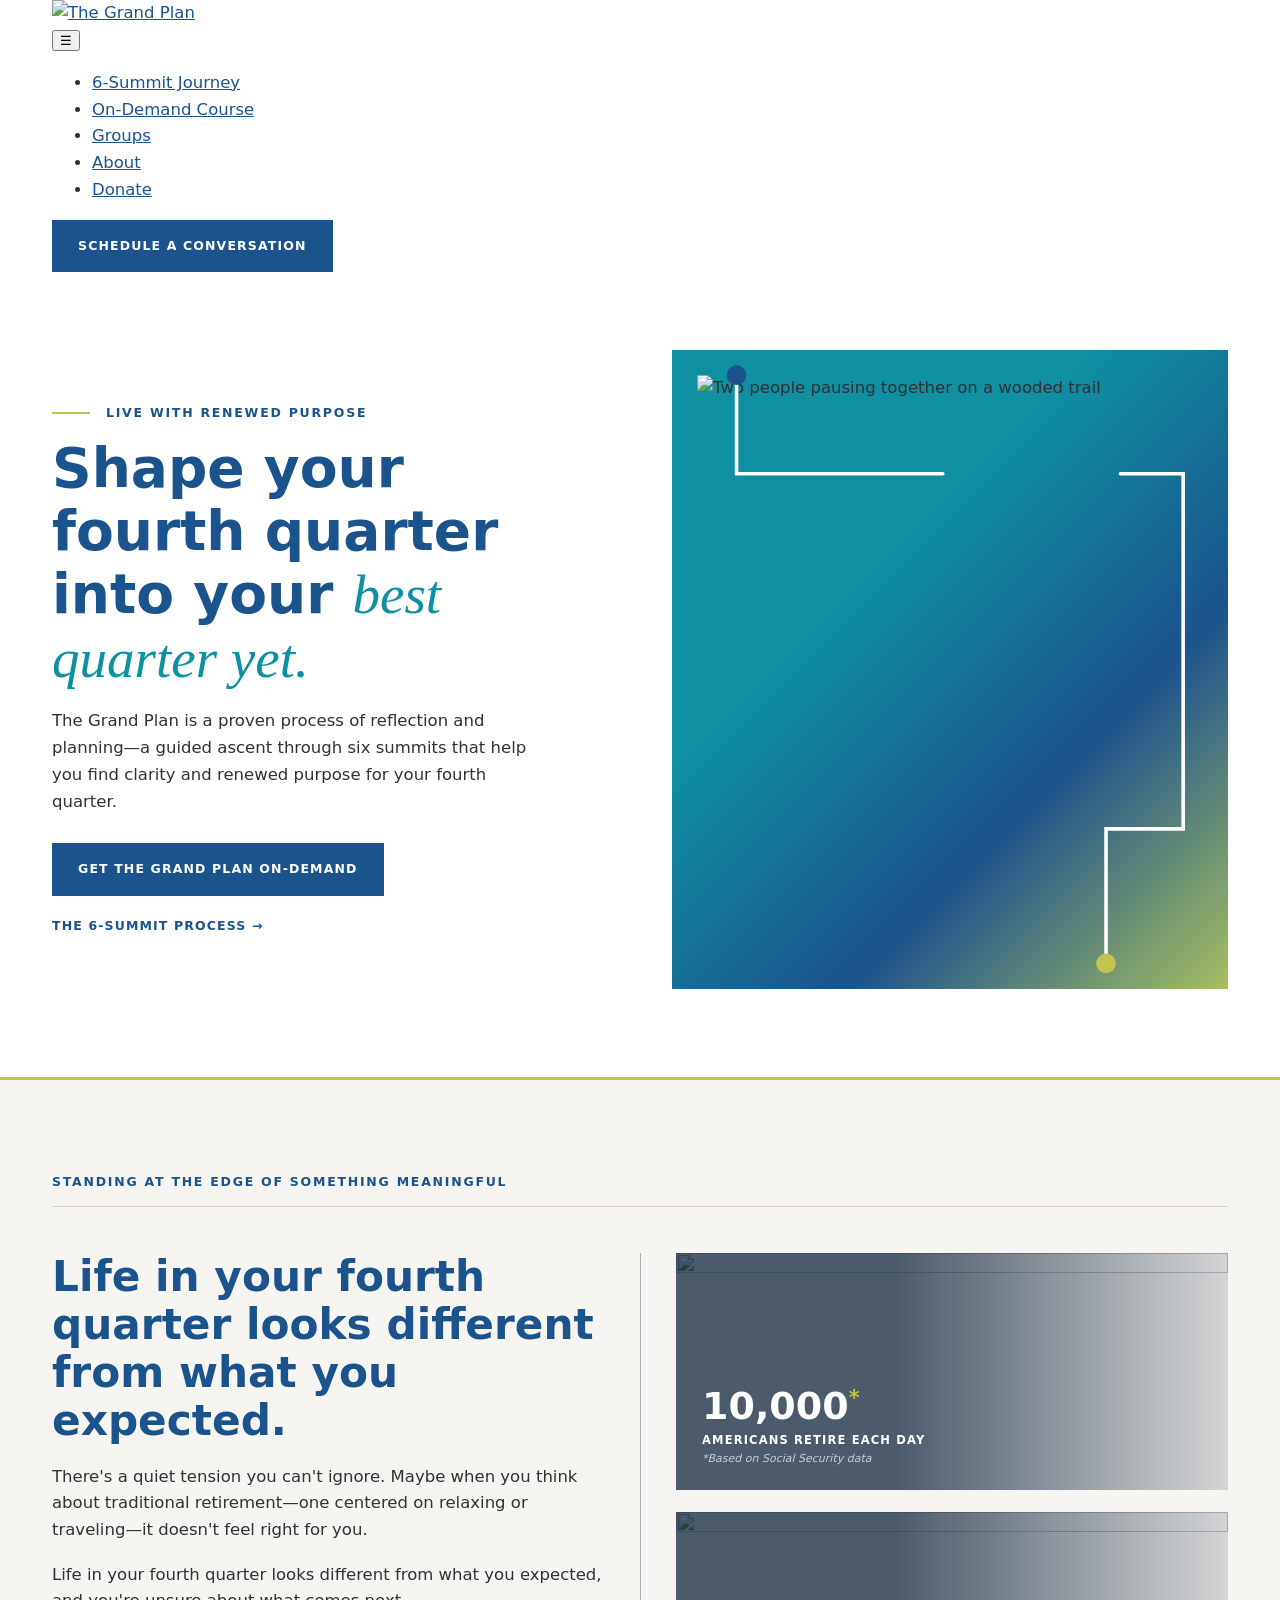
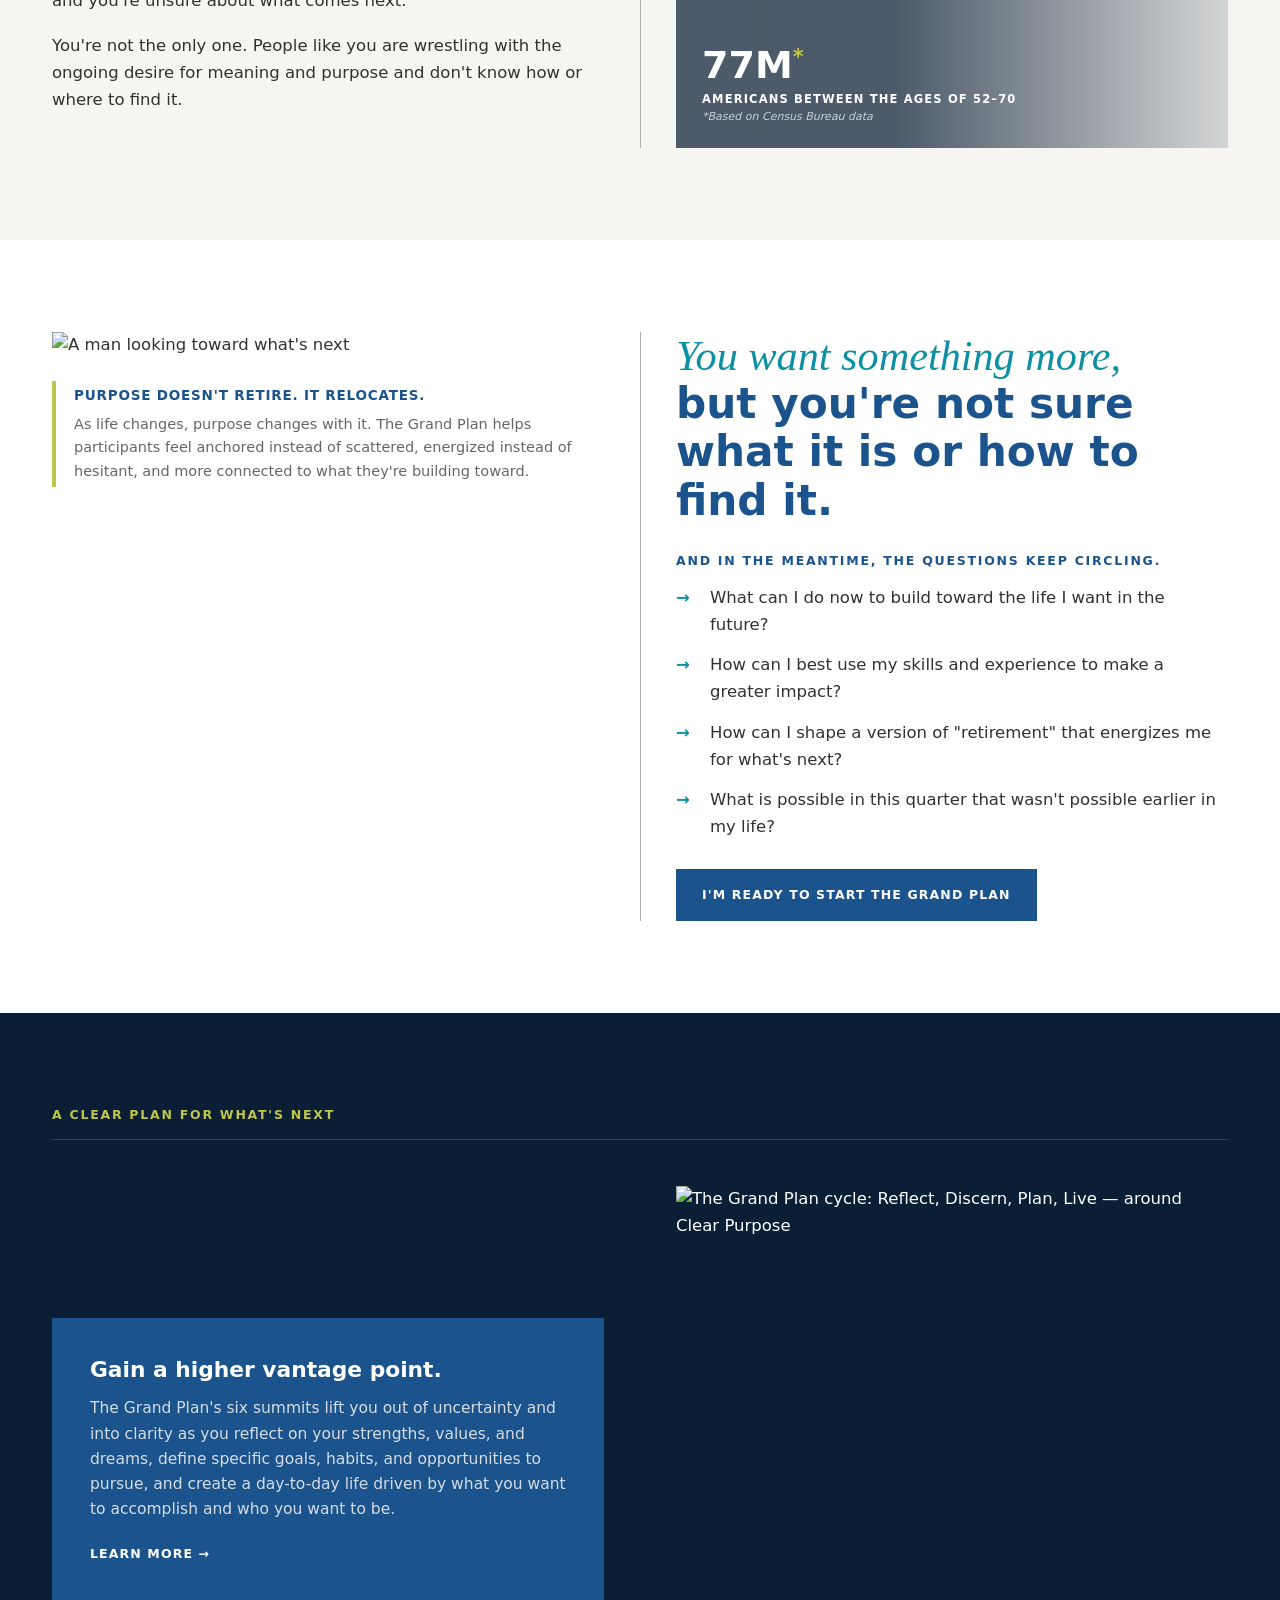
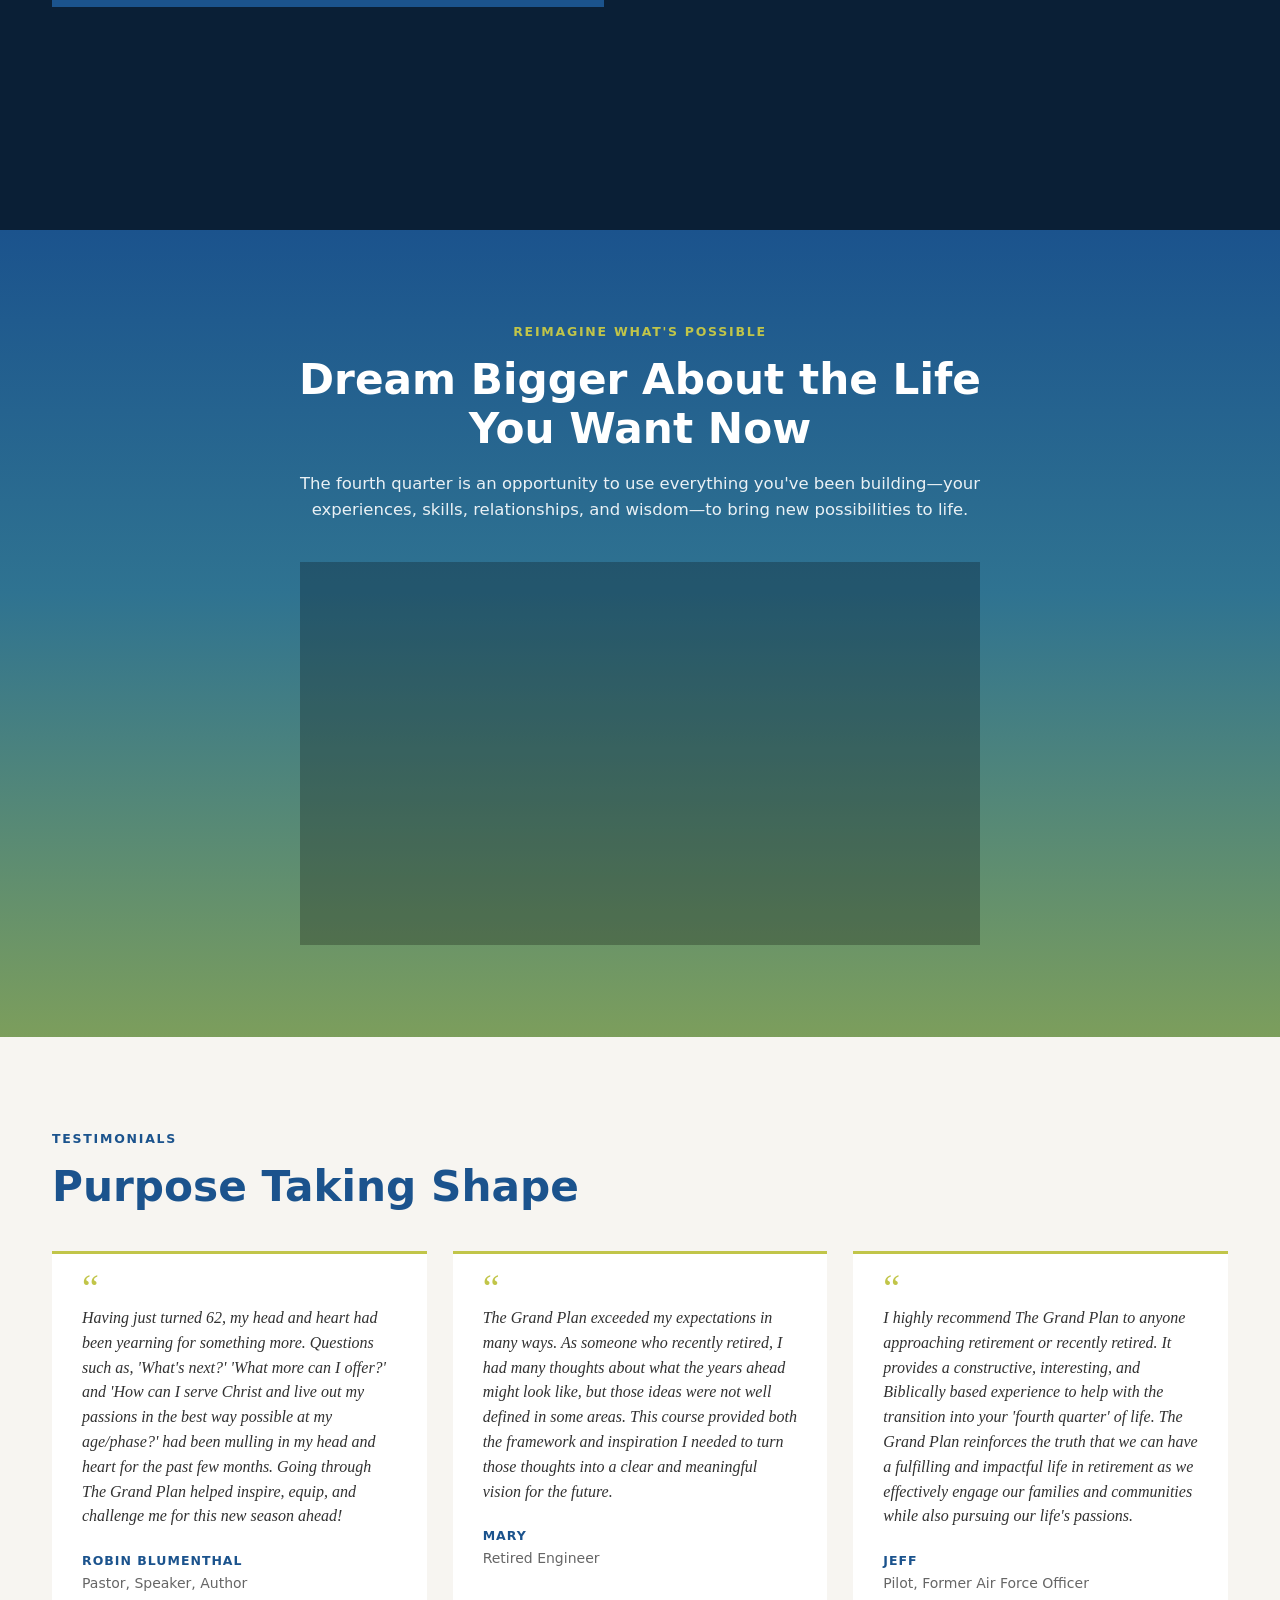
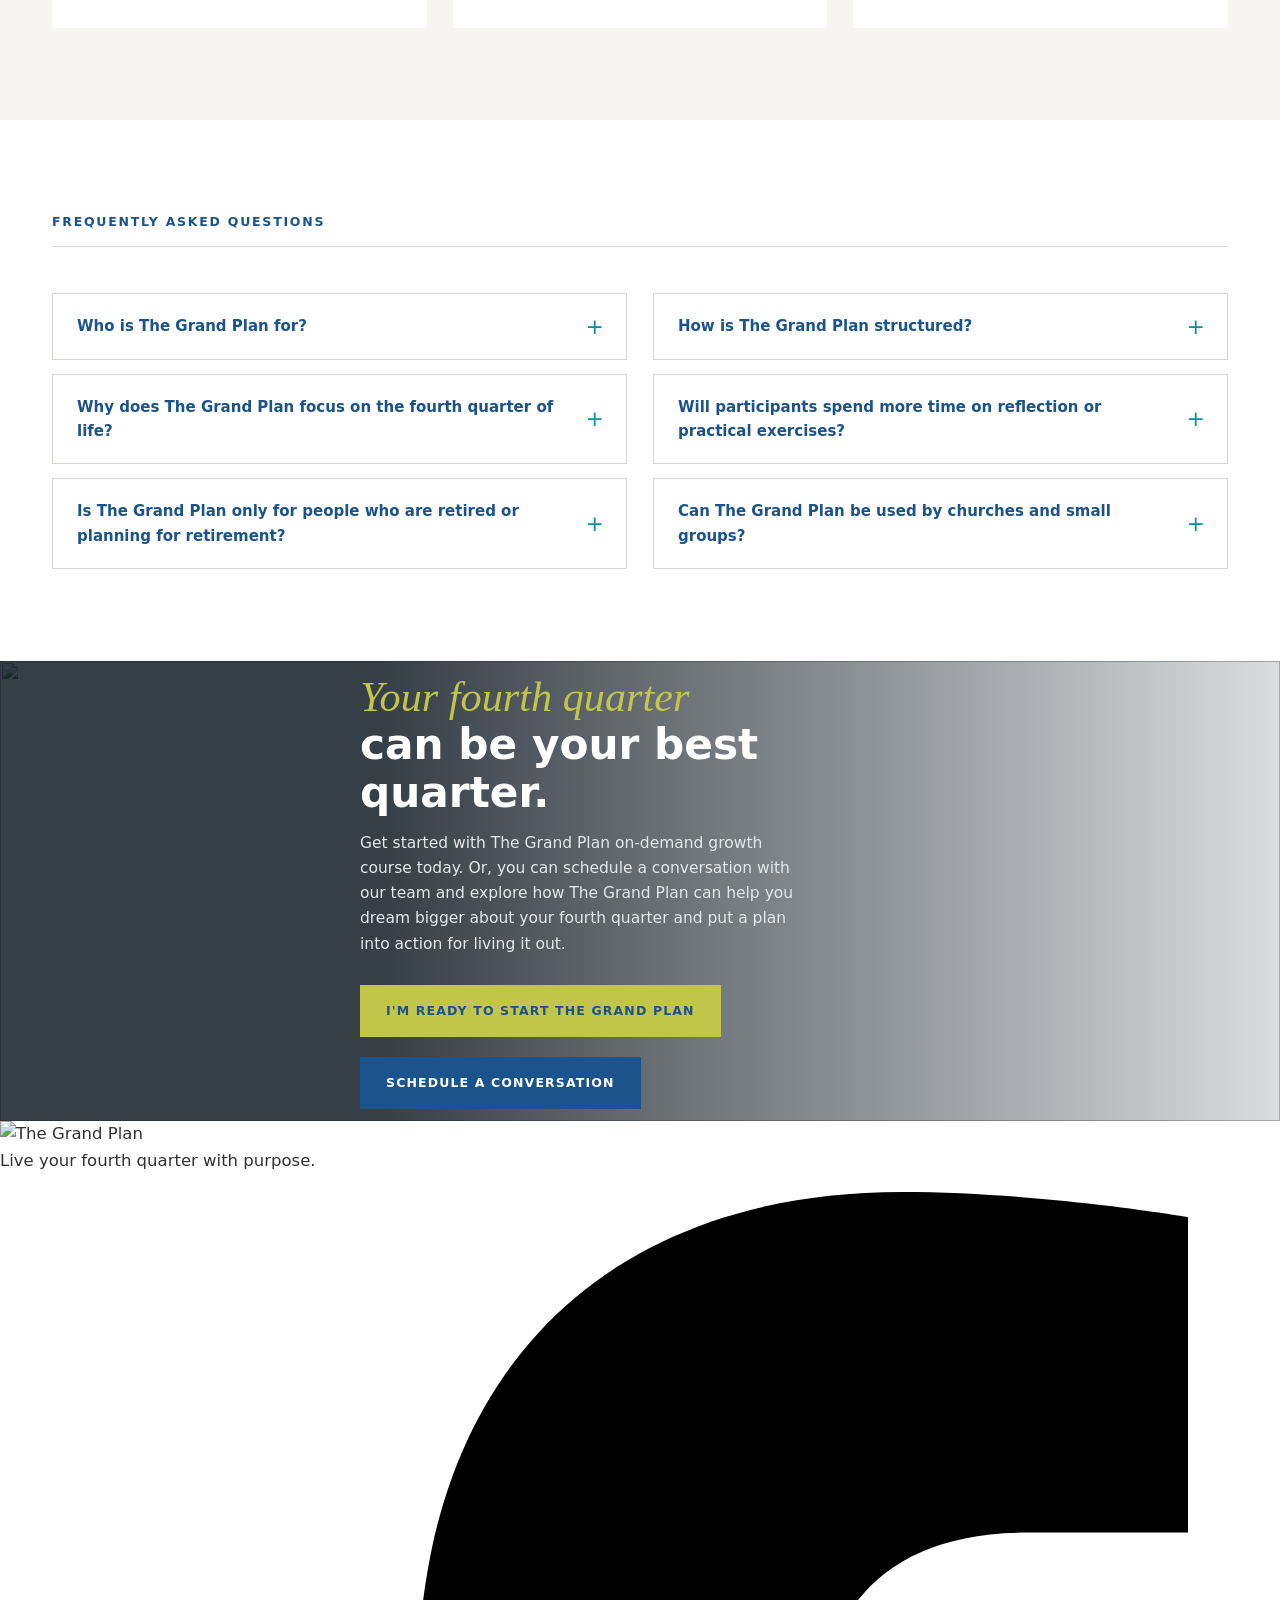
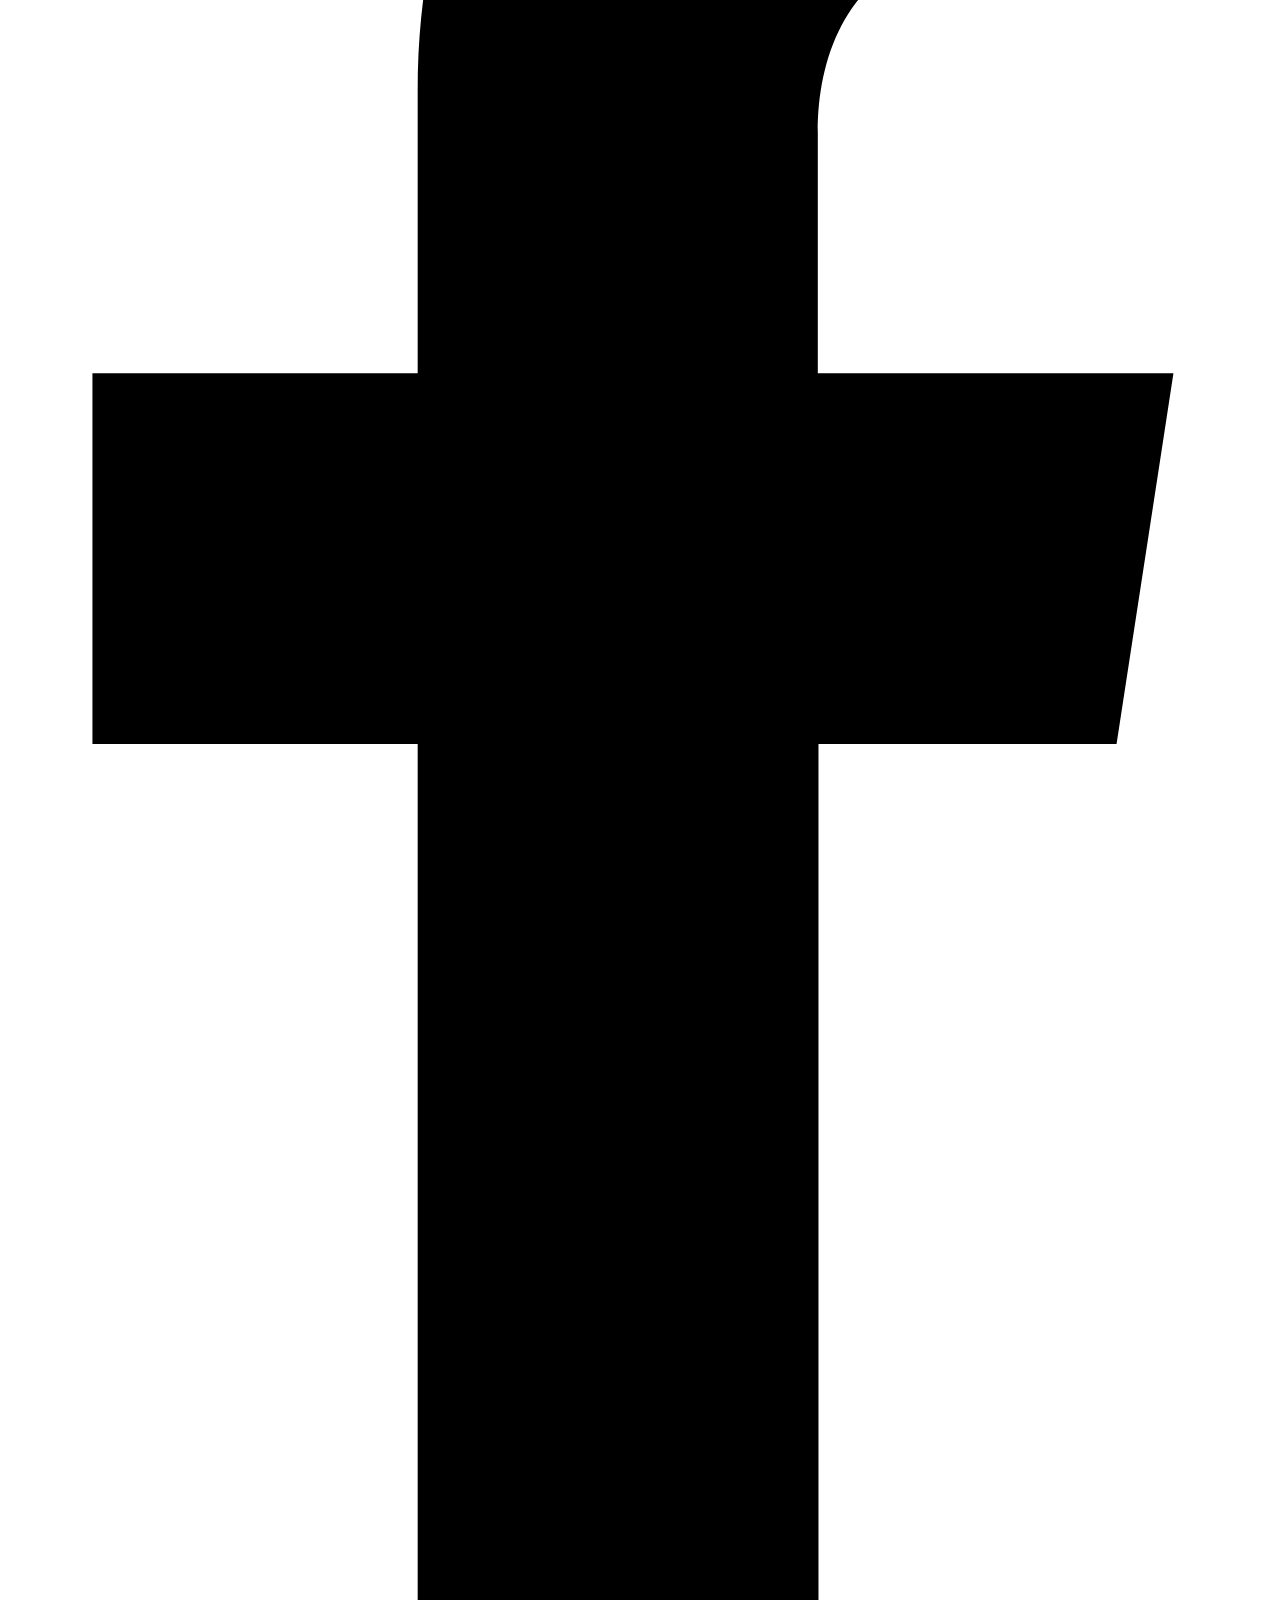
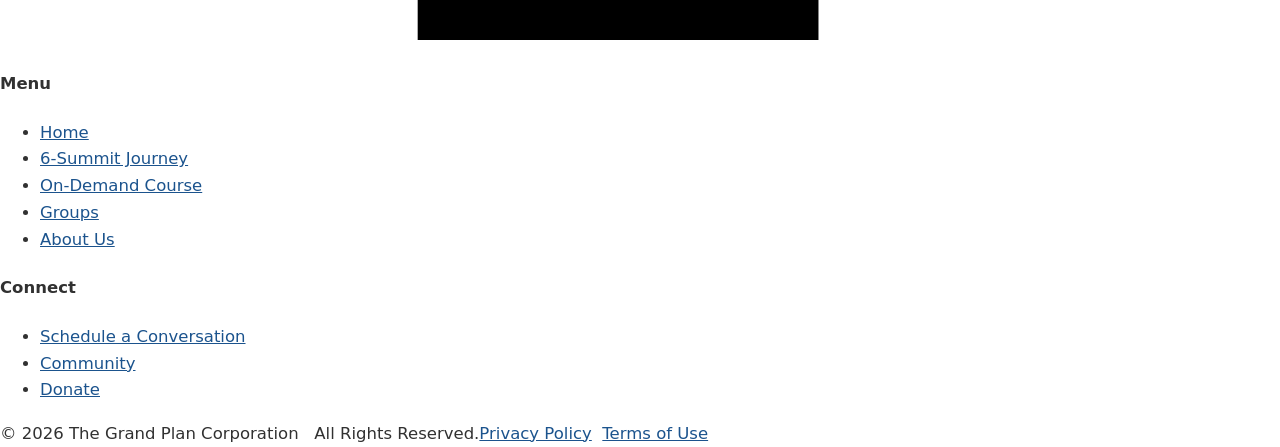
==== public/index.html @ 33bc974a "Install and configure Vercel Web Analytics # Vercel Web Analytics Installation Report  ## Implementa" ====
<!DOCTYPE html>
<html lang="en"><head><meta charset="utf-8"><meta name="viewport" content="width=device-width, initial-scale=1"><meta name="robots" content="noindex,nofollow">
<link rel="preconnect" href="https://fonts.googleapis.com"><link rel="preconnect" href="https://fonts.gstatic.com" crossorigin><link rel="stylesheet" href="/assets/css/fonts.css">
<style>
html{overflow-x:hidden}:root{--blue:#1B538D;--teal:#0D90A2;--citron:#C1C549;--navy:#0A1F36;--cream:#F7F5F1;--ink:#313131;--ink-soft:#666;--rule:#D8D5D0;--sans:'Montserrat',system-ui,sans-serif;--body:'Montserrat',system-ui,sans-serif;--serif:'Lora',Georgia,serif;--wrap:1240px;--pad:32px}*{box-sizing:border-box}html,body{margin:0;padding:0}body{font-family:var(--body);color:var(--ink);font-size:16.5px;line-height:1.62;-webkit-font-smoothing:antialiased}img{max-width:100%;display:block}a{color:var(--blue)}.wrap{max-width:var(--wrap);margin:0 auto;padding:0 var(--pad)}
.eyebrow{font-family:var(--sans);font-size:12.5px;font-weight:700;letter-spacing:.14em;text-transform:uppercase;color:var(--blue);margin:0 0 14px;display:flex;align-items:center;gap:16px}.eyebrow.dash::before{content:"";width:38px;height:2px;background:var(--citron);flex:none}.eyebrow.on-dark{color:var(--citron)}.eyebrow.center{justify-content:center}h1,h2,h3{font-family:var(--sans);font-weight:700;color:var(--blue);line-height:1.14;margin:0 0 18px}h1{font-size:clamp(36px,4.3vw,58px)}h2{font-size:clamp(28px,3.3vw,43px)}h3{font-size:clamp(20px,1.7vw,24px)}em.accent{font-family:var(--serif);font-style:italic;font-weight:400;color:var(--teal)}.on-dark h2,.on-dark h1,.on-dark h3{color:#fff}.on-dark em.accent{color:var(--citron)}p{margin:0 0 18px}hr.rule{border:0;border-top:1px solid var(--rule);margin:0 0 46px}.lede{max-width:46ch}
.btn{display:inline-block;font-family:var(--sans);font-size:12.5px;font-weight:700;letter-spacing:.09em;text-transform:uppercase;padding:16px 26px;text-decoration:none;border:0;transition:filter .15s ease}.btn:hover{filter:brightness(1.08)}.btn:focus-visible,a:focus-visible,summary:focus-visible{outline:3px solid var(--teal);outline-offset:3px}.btn.blue{background:var(--blue);color:#fff}.btn.citron{background:var(--citron);color:var(--blue)}.tlink{font-family:var(--sans);font-size:12.5px;font-weight:700;letter-spacing:.09em;text-transform:uppercase;color:var(--blue);text-decoration:none;white-space:nowrap}.tlink::after{content:" \2192"}.tlink.on-dark{color:#fff}.btnrow{display:flex;flex-wrap:wrap;gap:20px;align-items:center;margin-top:28px}
</style>
<link rel="stylesheet" href="/assets/css/navigation.css">
<style>
section{padding:92px 0}.cream{background:var(--cream)}.navy{background:var(--navy);color:#fff}.navy p{color:#D6DCE4}.two{display:grid;grid-template-columns:1fr 1fr;gap:72px;align-items:center}.two.top{align-items:start}.hero{padding:78px 0 88px}.hero .two{gap:64px}.hero .framed{position:relative;background:linear-gradient(135deg,#0E8FA2 0%,#0E8FA2 35%,#1B538D 68%,#A7BE61 100%);padding:4.516129%}.hero .framed img{aspect-ratio:282/328;object-fit:cover;object-position:78% 50%;width:100%}.hero .hero-artwork{position:absolute;inset:0;width:100%;height:100%;pointer-events:none}.golddiv{height:3px;background:var(--citron)}
.meaningful-grid,.questions-grid{position:relative}.meaningful .stat{width:100%;margin:0 0 22px}.meaningful .stat:last-child{margin-bottom:0}@media(min-width:941px){.meaningful-grid::before,.questions-grid::before{content:"";position:absolute;top:0;bottom:0;left:50%;border-left:1px solid #B0B0B0;pointer-events:none}}
.stat{position:relative;margin-bottom:22px}.stat img{aspect-ratio:21/9;object-fit:cover;width:100%}.stat .overlay{position:absolute;inset:0;background:linear-gradient(90deg,rgba(10,31,54,.72) 40%,rgba(10,31,54,.15));display:flex;flex-direction:column;justify-content:flex-end;padding:22px 26px;color:#fff}.stat .num{font-family:var(--sans);font-weight:700;font-size:clamp(28px,3vw,38px);line-height:1}.stat .num sup{color:var(--citron);font-size:.55em;top:-.5em}.stat .lbl{font-family:var(--sans);font-size:11.5px;font-weight:700;letter-spacing:.1em;text-transform:uppercase;margin-top:6px}.stat .src{font-size:11px;color:#C7CFD9;font-style:italic}.callout{border-left:4px solid var(--citron);padding:4px 0 4px 18px;margin-top:22px}.callout .t{font-family:var(--sans);font-size:13.5px;font-weight:700;letter-spacing:.06em;text-transform:uppercase;color:var(--blue);margin-bottom:6px}.callout p{font-size:14.5px;margin:0;color:var(--ink-soft)}.arrows{list-style:none;margin:0;padding:0}.arrows li{position:relative;padding-left:34px;margin-bottom:14px}.arrows li::before{content:"\2192";position:absolute;left:0;top:0;color:var(--teal);font-weight:700}
.vcard{background:var(--blue);padding:40px 38px}.vcard h3{color:#fff;margin-bottom:14px}.vcard p{color:#D6DCE4;font-size:15.5px}.navy .two > div > img{aspect-ratio:1/1;object-fit:contain}.videoband{background:linear-gradient(180deg,var(--blue) 0%,#2F7391 45%,#7C9E5C 100%);text-align:center;color:#fff;position:relative;overflow:hidden}.videoband .inner{position:relative;z-index:2;max-width:760px;margin:0 auto}.videoband p{color:#EAF1F5}.vwrap{position:relative;margin:38px auto 0;max-width:680px;width:100%;aspect-ratio:16/9;background:rgba(0,0,0,.25)}.vwrap iframe{position:absolute;inset:0;width:100%;height:100%;border:0}
.grid3{display:grid;grid-template-columns:repeat(3,1fr);gap:26px}.tcard{background:#fff;border-top:3px solid var(--citron);padding:34px 30px}.tcard .q{font-family:var(--serif);font-style:italic;font-size:16px;line-height:1.55;color:var(--ink);margin-bottom:22px}.tcard .mark{color:var(--citron);font-family:var(--serif);font-size:38px;line-height:0;display:block;margin-bottom:18px}.tcard .who{font-family:var(--sans);font-size:12.5px;font-weight:700;letter-spacing:.08em;text-transform:uppercase;color:var(--blue)}.tcard .role{font-size:14px;color:var(--ink-soft)}.faqgrid{display:grid;grid-template-columns:1fr 1fr;gap:14px 26px}details.faq{border:1px solid var(--rule);background:#fff}details.faq summary{list-style:none;cursor:pointer;padding:20px 54px 20px 24px;position:relative;font-family:var(--sans);font-weight:600;font-size:15px;color:var(--blue)}details.faq summary::-webkit-details-marker{display:none}details.faq summary::after{content:"+";position:absolute;right:22px;top:50%;transform:translateY(-50%);color:var(--teal);font-size:22px;font-weight:400;line-height:1}details.faq[open] summary::after{content:"\2013"}details.faq .a{padding:0 24px 22px;font-size:15px;color:var(--ink-soft)}
.closing{position:relative;padding:0;color:#fff}.closing img{width:100%;height:460px;object-fit:cover;object-position:center 42%}.closing .over{position:absolute;inset:0;background:linear-gradient(90deg,rgba(10,20,30,.82) 30%,rgba(10,20,30,.15));display:flex;align-items:center}.closing .box{max-width:560px}.closing h2{color:#fff;margin-bottom:14px}.closing p{color:#E3E8EC;font-size:15.5px;max-width:44ch}
</style>
<link rel="stylesheet" href="/assets/css/footer.css">
<style>
@media(max-width:940px){.two,.grid3,.faqgrid{grid-template-columns:1fr;gap:40px}.nav ul{display:none}.nav ul.open{display:flex;position:absolute;top:100%;left:0;right:0;background:#fff;flex-direction:column;padding:22px var(--pad);gap:18px;box-shadow:0 12px 24px rgba(0,0,0,.09)}.navtoggle{display:block}.nav .btn{display:none}header{position:relative}section{padding:64px 0}.closing img{height:560px}.closing .over{background:linear-gradient(180deg,rgba(10,20,30,.55),rgba(10,20,30,.88))}.tgp-footer .tgp-footer-grid{grid-template-columns:1fr;gap:40px}.tgp-footer .tgp-footer-bottom{flex-direction:column}}@media(prefers-reduced-motion:reduce){*{animation:none!important;transition:none!important}html{scroll-behavior:auto}}
</style>
<title>The Grand Plan — Live Your Fourth Quarter with Purpose</title>
<meta name="description" content="Find renewed purpose for your fourth quarter of life. Explore The Grand Plan’s six-summit process of reflection, planning, and meaningful action.">
<link rel="canonical" href="https://thegrandplan.org/">
<meta name="theme-color" content="#1A1816">
<link rel="icon" href="/favicon.ico" sizes="any">
<link rel="icon" type="image/svg+xml" href="/favicon.svg">
<link rel="icon" type="image/png" sizes="48x48" href="/favicon-48.png">
<link rel="apple-touch-icon" sizes="180x180" href="/apple-touch-icon.png">
<meta property="og:site_name" content="The Grand Plan">
<meta property="og:type" content="website">
<meta property="og:locale" content="en_US">
<meta property="og:title" content="The Grand Plan — Live Your Fourth Quarter with Purpose">
<meta property="og:description" content="Find renewed purpose for your fourth quarter of life. Explore The Grand Plan’s six-summit process of reflection, planning, and meaningful action.">
<meta property="og:url" content="https://thegrandplan.org/">
<meta property="og:image" content="https://thegrandplan.org/assets/images/social-share.png">
<meta property="og:image:type" content="image/png">
<meta property="og:image:width" content="1200">
<meta property="og:image:height" content="630">
<meta property="og:image:alt" content="The Grand Plan logo with the message: Live your fourth quarter with purpose.">
<meta name="twitter:card" content="summary_large_image">
<meta name="twitter:title" content="The Grand Plan — Live Your Fourth Quarter with Purpose">
<meta name="twitter:description" content="Find renewed purpose for your fourth quarter of life. Explore The Grand Plan’s six-summit process of reflection, planning, and meaningful action.">
<meta name="twitter:image" content="https://thegrandplan.org/assets/images/social-share.png">
<meta name="twitter:image:alt" content="The Grand Plan logo with the message: Live your fourth quarter with purpose.">
<script defer src="https://cdn.vercel-insights.com/v1/script.js"></script>
</head><body>
<header><div class="wrap nav"><a href="/"><img src="/assets/images/logo-color--cd52cf2a4a76.png" alt="The Grand Plan"></a><button class="navtoggle" aria-expanded="false" aria-controls="menu" aria-label="Menu">☰</button><ul id="menu"><li><a href="/6-summit-journey">6-Summit Journey</a></li><li><a href="/on-demand-course">On-Demand Course</a></li><li><a href="/groups">Groups</a></li><li><a href="/about">About</a></li><li><a href="/donate">Donate</a></li></ul><a class="btn blue" href="/contact">Schedule a Conversation</a></div></header>
<section class="hero"><div class="wrap two"><div><p class="eyebrow dash">Live with renewed purpose</p><h1>Shape your fourth quarter into your <em class="accent">best quarter yet.</em></h1><p class="lede">The Grand Plan is a proven process of reflection and planning—a guided ascent through six summits that help you find clarity and renewed purpose for your fourth quarter.</p><div class="btnrow"><a class="btn blue" href="https://community.thegrandplan.org/checkout/on-demand-experience-individual" target="_blank" rel="noopener">Get The Grand Plan On-Demand</a><a class="tlink" href="/6-summit-journey">The 6-Summit Process</a></div></div><div class="framed"><img src="/assets/images/hero--4330f82c9625.jpg" alt="Two people pausing together on a wooded trail"><svg class="hero-artwork" xmlns="http://www.w3.org/2000/svg" viewBox="0 0 310 356" aria-hidden="true" focusable="false"><path d="M36 14V69H151 M250 69H285V267H242V342" fill="none" stroke="#FFFFFF" stroke-width="2" stroke-linecap="round" stroke-linejoin="miter"/><circle cx="36" cy="14" r="5.5" fill="#1B538D"/><circle cx="242" cy="342" r="5.5" fill="#C1C54D"/></svg></div></div></section><div class="golddiv"></div>
<section class="cream meaningful"><div class="wrap"><p class="eyebrow">Standing at the edge of something meaningful</p><hr class="rule"><div class="two top meaningful-grid"><div><h2>Life in your fourth quarter looks different from what you expected.</h2><p>There's a quiet tension you can't ignore. Maybe when you think about traditional retirement—one centered on relaxing or traveling—it doesn't feel right for you.</p><p>Life in your fourth quarter looks different from what you expected, and you're unsure about what comes next.</p><p style="margin:0">You're not the only one. People like you are wrestling with the ongoing desire for meaning and purpose and don't know how or where to find it.</p></div><div><figure class="stat"><img src="/assets/images/stat-retire--b652fbe1ba06.jpg" alt=""><figcaption class="overlay"><span class="num">10,000<sup>*</sup></span><span class="lbl">Americans retire each day</span><span class="src">*Based on Social Security data</span></figcaption></figure><figure class="stat" style="margin:0"><img src="/assets/images/stat-population--0b8b20ed4a8e.jpg" alt=""><figcaption class="overlay"><span class="num">77M<sup>*</sup></span><span class="lbl">Americans between the ages of 52–70</span><span class="src">*Based on Census Bureau data</span></figcaption></figure></div></div></div></section>
<section><div class="wrap two top questions-grid"><div><img src="/assets/images/questions-portrait--3979c0bdf143.jpg" alt="A man looking toward what's next"><div class="callout"><div class="t">Purpose doesn't retire. It relocates.</div><p>As life changes, purpose changes with it. The Grand Plan helps participants feel anchored instead of scattered, energized instead of hesitant, and more connected to what they're building toward.</p></div></div><div><h2><em class="accent">You want something more,</em><br>but you're not sure what it is or how to find it.</h2><p class="eyebrow" style="margin-top:26px">And in the meantime, the questions keep circling.</p><ul class="arrows"><li>What can I do now to build toward the life I want in the future?</li><li>How can I best use my skills and experience to make a greater impact?</li><li>How can I shape a version of "retirement" that energizes me for what's next?</li><li>What is possible in this quarter that wasn't possible earlier in my life?</li></ul><div class="btnrow"><a class="btn blue" href="/individual-access">I'm Ready to Start The Grand Plan</a></div></div></div></section>
<section class="navy on-dark"><div class="wrap"><p class="eyebrow on-dark">A clear plan for what's next</p><hr class="rule" style="border-color:#2C4258"><div class="two"><div class="vcard"><h3>Gain a higher vantage point.</h3><p>The Grand Plan's six summits lift you out of uncertainty and into clarity as you reflect on your strengths, values, and dreams, define specific goals, habits, and opportunities to pursue, and create a day-to-day life driven by what you want to accomplish and who you want to be.</p><a class="tlink on-dark" href="/6-summit-journey">Learn more</a></div><div><img src="/assets/images/cycle-wheel--b3aa2e8b41e9.jpg" alt="The Grand Plan cycle: Reflect, Discern, Plan, Live — around Clear Purpose"></div></div></div></section>
<section class="videoband"><div class="wrap inner"><p class="eyebrow on-dark center">Reimagine what's possible</p><h2 style="color:#fff">Dream Bigger About the Life You Want Now</h2><p>The fourth quarter is an opportunity to use everything you've been building—your experiences, skills, relationships, and wisdom—to bring new possibilities to life.</p><div class="vwrap"><iframe src="https://player.vimeo.com/video/1168437182?h=e445e82510&title=0&byline=0&portrait=0" title="The Grand Plan" frameborder="0" allow="autoplay; fullscreen; picture-in-picture" allowfullscreen></iframe></div></div></section>
<section class="cream"><div class="wrap"><p class="eyebrow">Testimonials</p><h2 style="margin-bottom:40px">Purpose Taking Shape</h2><div class="grid3"><div class="tcard"><span class="mark">&ldquo;</span><p class="q">Having just turned 62, my head and heart had been yearning for something more. Questions such as, 'What's next?' 'What more can I offer?' and 'How can I serve Christ and live out my passions in the best way possible at my age/phase?' had been mulling in my head and heart for the past few months. Going through The Grand Plan helped inspire, equip, and challenge me for this new season ahead!</p><div class="who">Robin Blumenthal</div><div class="role">Pastor, Speaker, Author</div></div><div class="tcard"><span class="mark">&ldquo;</span><p class="q">The Grand Plan exceeded my expectations in many ways. As someone who recently retired, I had many thoughts about what the years ahead might look like, but those ideas were not well defined in some areas. This course provided both the framework and inspiration I needed to turn those thoughts into a clear and meaningful vision for the future.</p><div class="who">Mary</div><div class="role">Retired Engineer</div></div><div class="tcard"><span class="mark">&ldquo;</span><p class="q">I highly recommend The Grand Plan to anyone approaching retirement or recently retired. It provides a constructive, interesting, and Biblically based experience to help with the transition into your 'fourth quarter' of life. The Grand Plan reinforces the truth that we can have a fulfilling and impactful life in retirement as we effectively engage our families and communities while also pursuing our life's passions.</p><div class="who">Jeff</div><div class="role">Pilot, Former Air Force Officer</div></div></div></div></section>
<section><div class="wrap"><p class="eyebrow">Frequently asked questions</p><hr class="rule"><div class="faqgrid"><details class="faq"><summary>Who is The Grand Plan for?</summary><div class="a">The Grand Plan is for people approaching or already in their fourth quarter of life. Most participants are between 52 and 70+, though anyone from about 40 onward will find it useful. It's for people who have decades of experience and energy left to give, and who want to be deliberate about where that goes next. If you're asking what comes after the career you built, this was made for you.</div></details><details class="faq"><summary>How is The Grand Plan structured?</summary><div class="a">The process moves through six summits, each building on the one before: Personal Peace, Meaningful Contribution, Expanded Community, Increased Learning, Clear Legacy, and Holistic Health. Every summit combines short videos, guided reflection questions, planning exercises, and practical challenges. The course is entirely self-paced — there's no schedule to keep and no sessions to attend. You work through an updatable course dashboard and keep lifetime access to everything.</div></details><details class="faq"><summary>Why does The Grand Plan focus on the fourth quarter of life?</summary><div class="a">Roughly 10,000 Americans retire every day, and 77 million are between 52 and 70. Most of them were handed a version of retirement built around rest and travel, and for a lot of people that version doesn't fit. The fourth quarter is when your experience, skills, relationships, and wisdom are at their fullest — which makes it the wrong time to coast and the right time to plan.</div></details><details class="faq"><summary>Will participants spend more time on reflection or practical exercises?</summary><div class="a">Both, in roughly equal measure. The early summits lean toward reflection — writing your story, identifying what you're good at, naming what matters. The later ones turn that into specifics: goals, habits, routines, and a plan for how you'll spend your time. Reflection without action doesn't change anything, so every summit ends with something to do.</div></details><details class="faq"><summary>Is The Grand Plan only for people who are retired or planning for retirement?</summary><div class="a">No. Plenty of participants have no intention of retiring, and some are years away from thinking about it. The Grand Plan isn't about leaving work — it's about deciding what you want this stretch of your life to be for. Retirees, people still working, and people somewhere in between all go through the same six summits.</div></details><details class="faq"><summary>Can The Grand Plan be used by churches and small groups?</summary><div class="a">Yes, and it's often better that way. Churches, book clubs, alumni groups, and neighborhood circles use The Grand Plan to move through the process together. Because the course is self-paced, no trained facilitator is required — though a church or group that wants to teach it themselves certainly can. Group licensing starts at $1,500 per year, with additional participants at $35 each.</div></details></div></div></section>
<section class="closing"><img src="/assets/images/closing-cta--b723111d0ce3.jpg" alt=""><div class="over"><div class="wrap"><div class="box"><h2><em class="accent" style="color:var(--citron)">Your fourth quarter</em><br>can be your best quarter.</h2><p>Get started with The Grand Plan on-demand growth course today. Or, you can schedule a conversation with our team and explore how The Grand Plan can help you dream bigger about your fourth quarter and put a plan into action for living it out.</p><div class="btnrow"><a class="btn citron" href="/individual-access">I'm Ready to Start The Grand Plan</a><a class="btn blue" href="/contact">Schedule a Conversation</a></div></div></div></div></section>
<footer class="tgp-footer"><div class="tgp-footer-wrap"><div class="tgp-footer-grid"><div><img class="tgp-footer-logo" src="/assets/images/logo-white--21de178f1ae7.png" alt="The Grand Plan"><p class="tgp-footer-tagline">Live your fourth quarter with purpose.</p><div class="tgp-footer-social"><a class="tgp-social-icon" href="https://www.facebook.com/groups/2991527814527315/" aria-label="Visit The Grand Plan Facebook group"><svg xmlns="http://www.w3.org/2000/svg" viewBox="0 0 320 512" aria-hidden="true" focusable="false"><path d="M279.14 288l14.22-92.66h-88.91v-60.13c0-25.35 12.42-50.06 52.24-50.06H297V6.26S260.38 0 225.36 0C152.22 0 104.42 44.38 104.42 124.72v70.62H23.11V288h81.31v224h100.2V288z"/></svg></a></div></div><div><h4>Menu</h4><ul><li><a href="/">Home</a></li><li><a href="/6-summit-journey">6-Summit Journey</a></li><li><a href="/on-demand-course">On-Demand Course</a></li><li><a href="/groups">Groups</a></li><li><a href="/about">About Us</a></li></ul></div><div><h4>Connect</h4><ul><li><a href="/contact">Schedule a Conversation</a></li><li><a href="https://community.thegrandplan.org">Community</a></li><li><a href="/donate">Donate</a></li></ul></div></div><div class="tgp-footer-bottom"><span>© 2026 The Grand Plan Corporation&nbsp;&nbsp; All Rights Reserved.</span><span><a href="/privacy-policy">Privacy Policy</a>&nbsp;&nbsp;<a href="/terms-of-use">Terms of Use</a></span></div></div></footer>
<script defer src="/assets/js/navigation.js"></script>
</body></html>
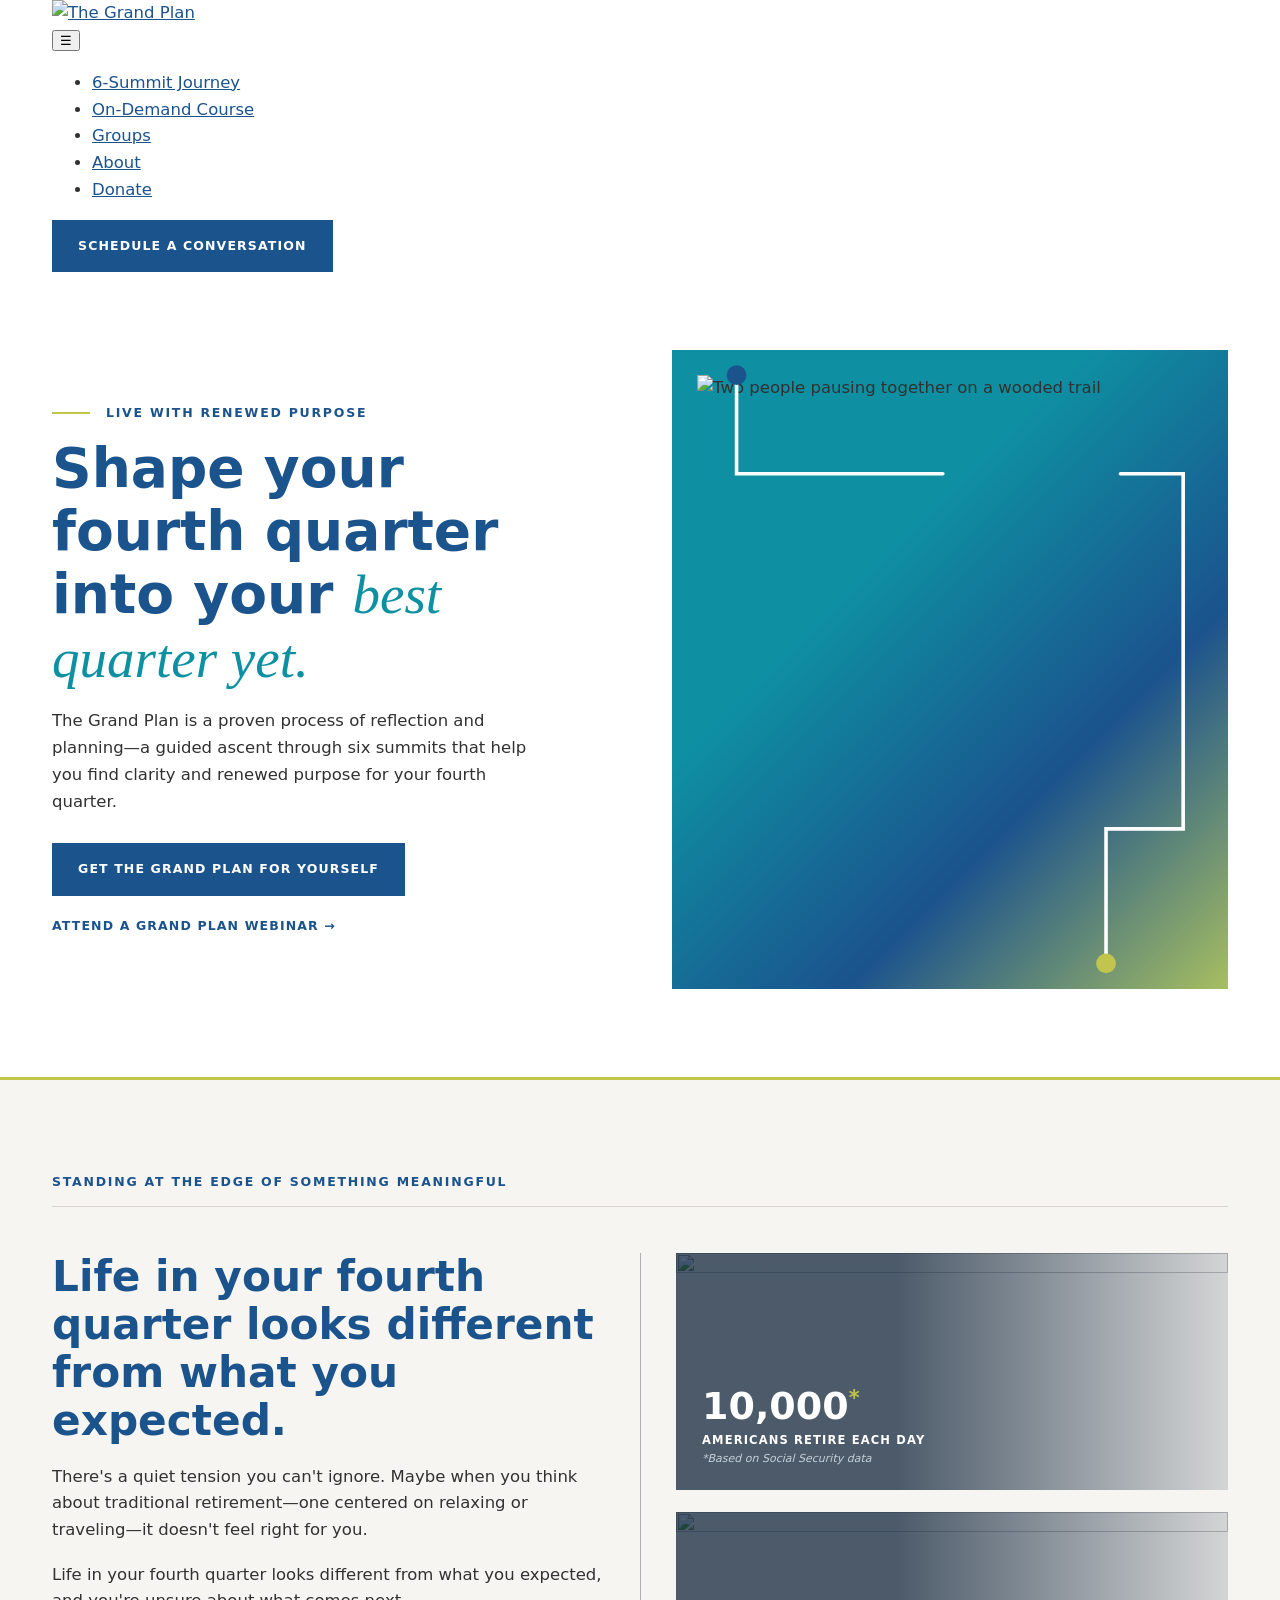
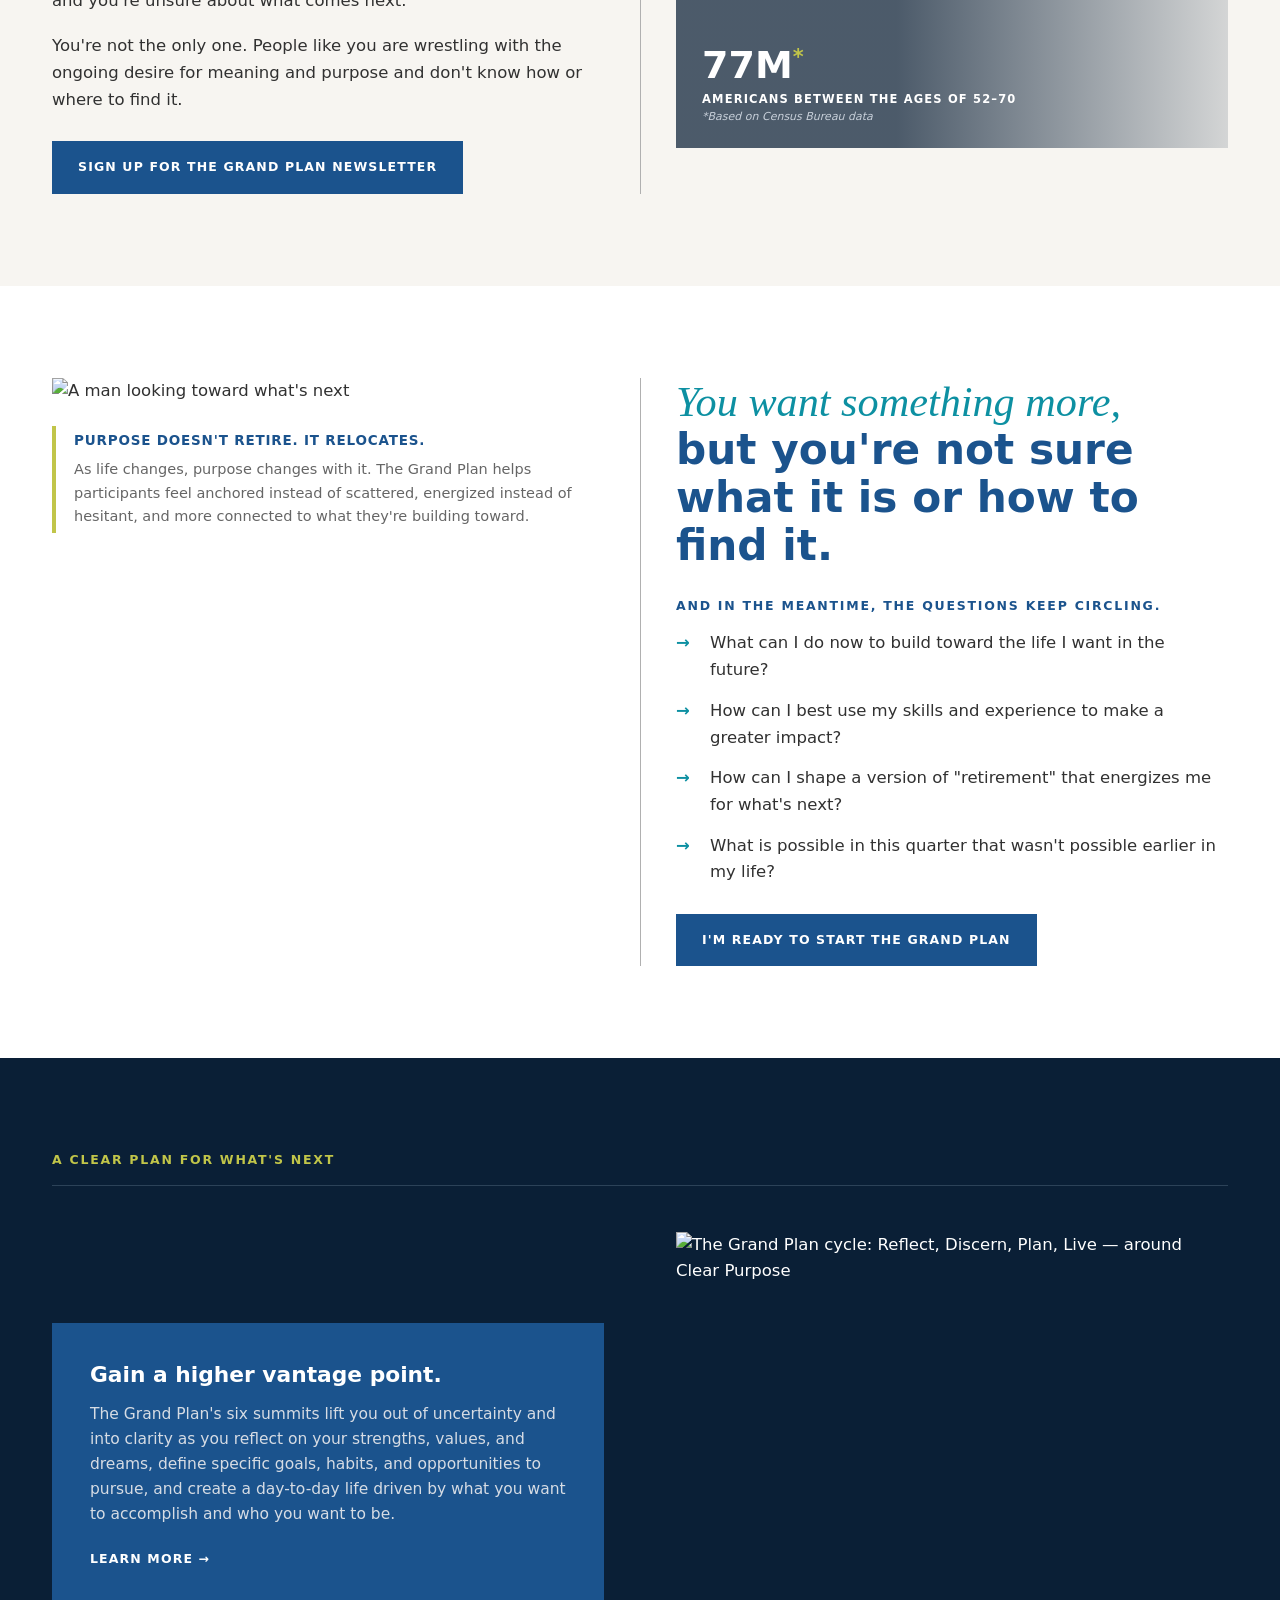
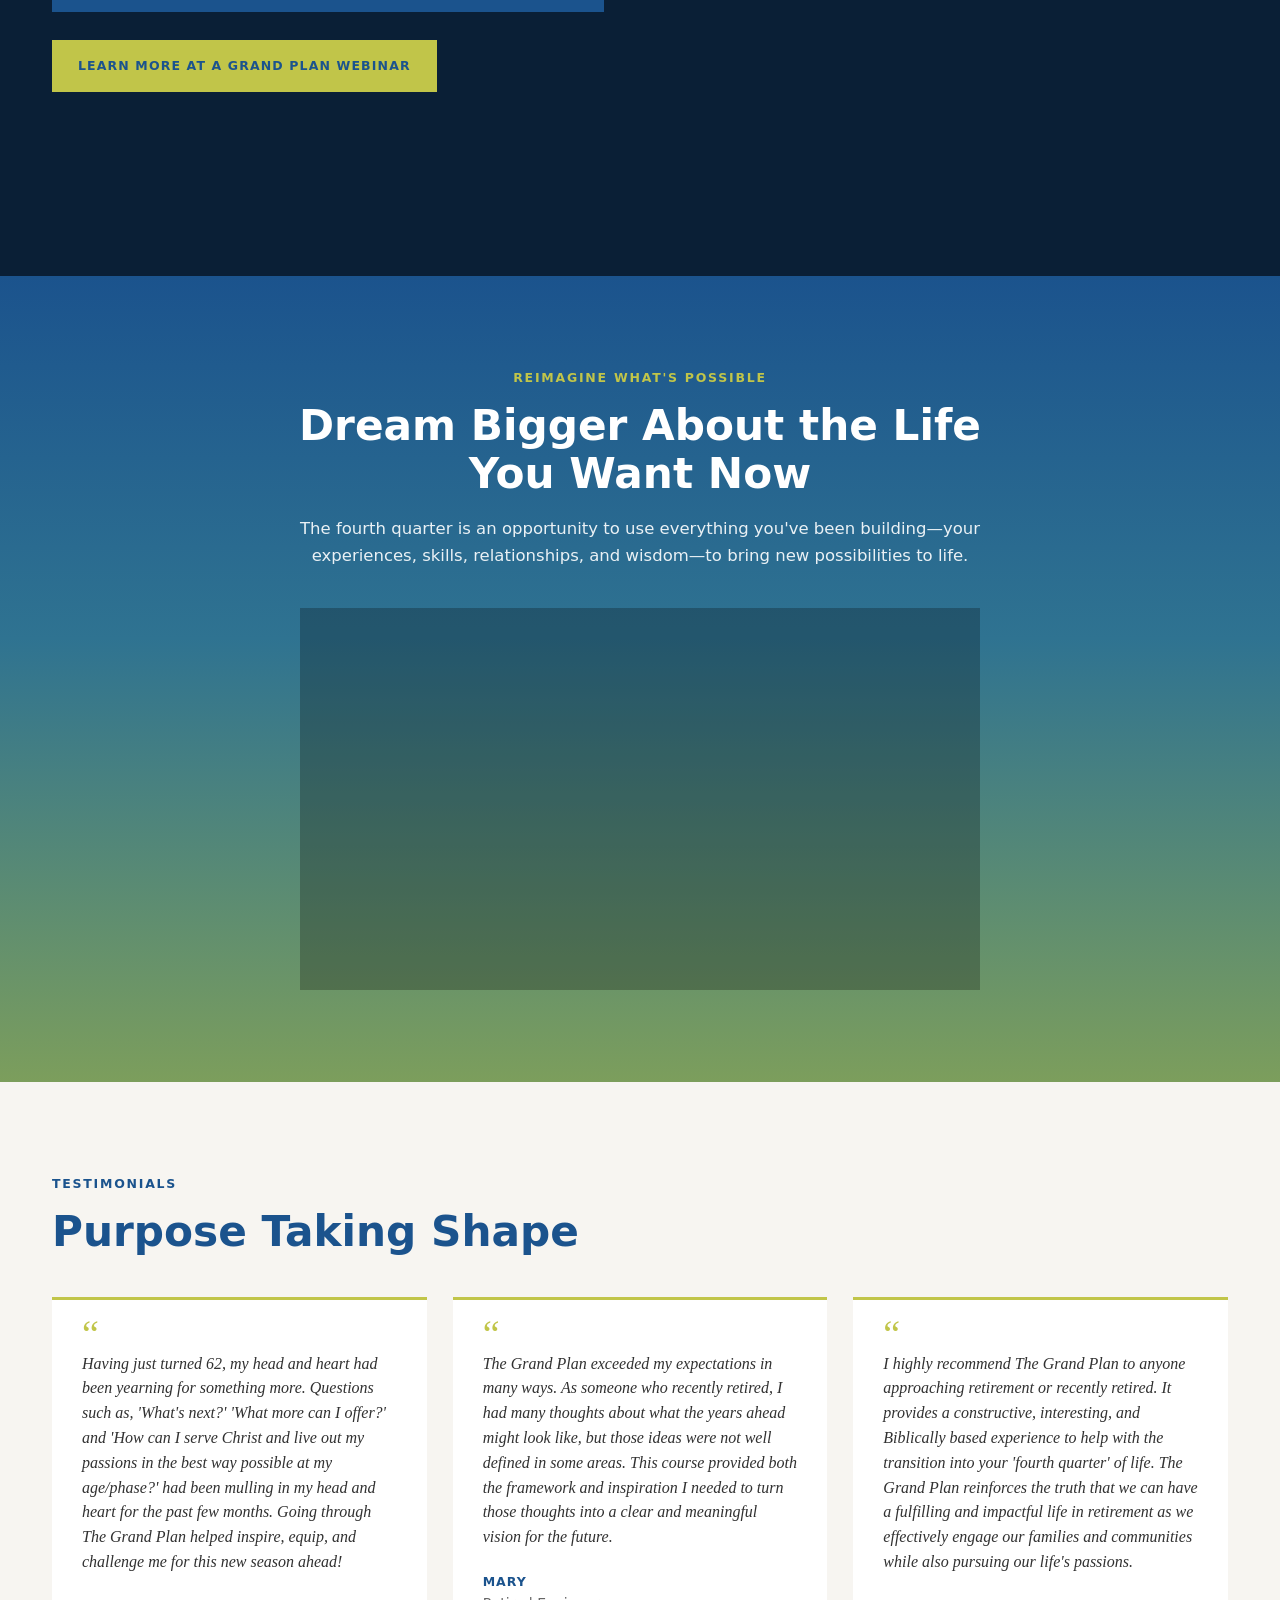
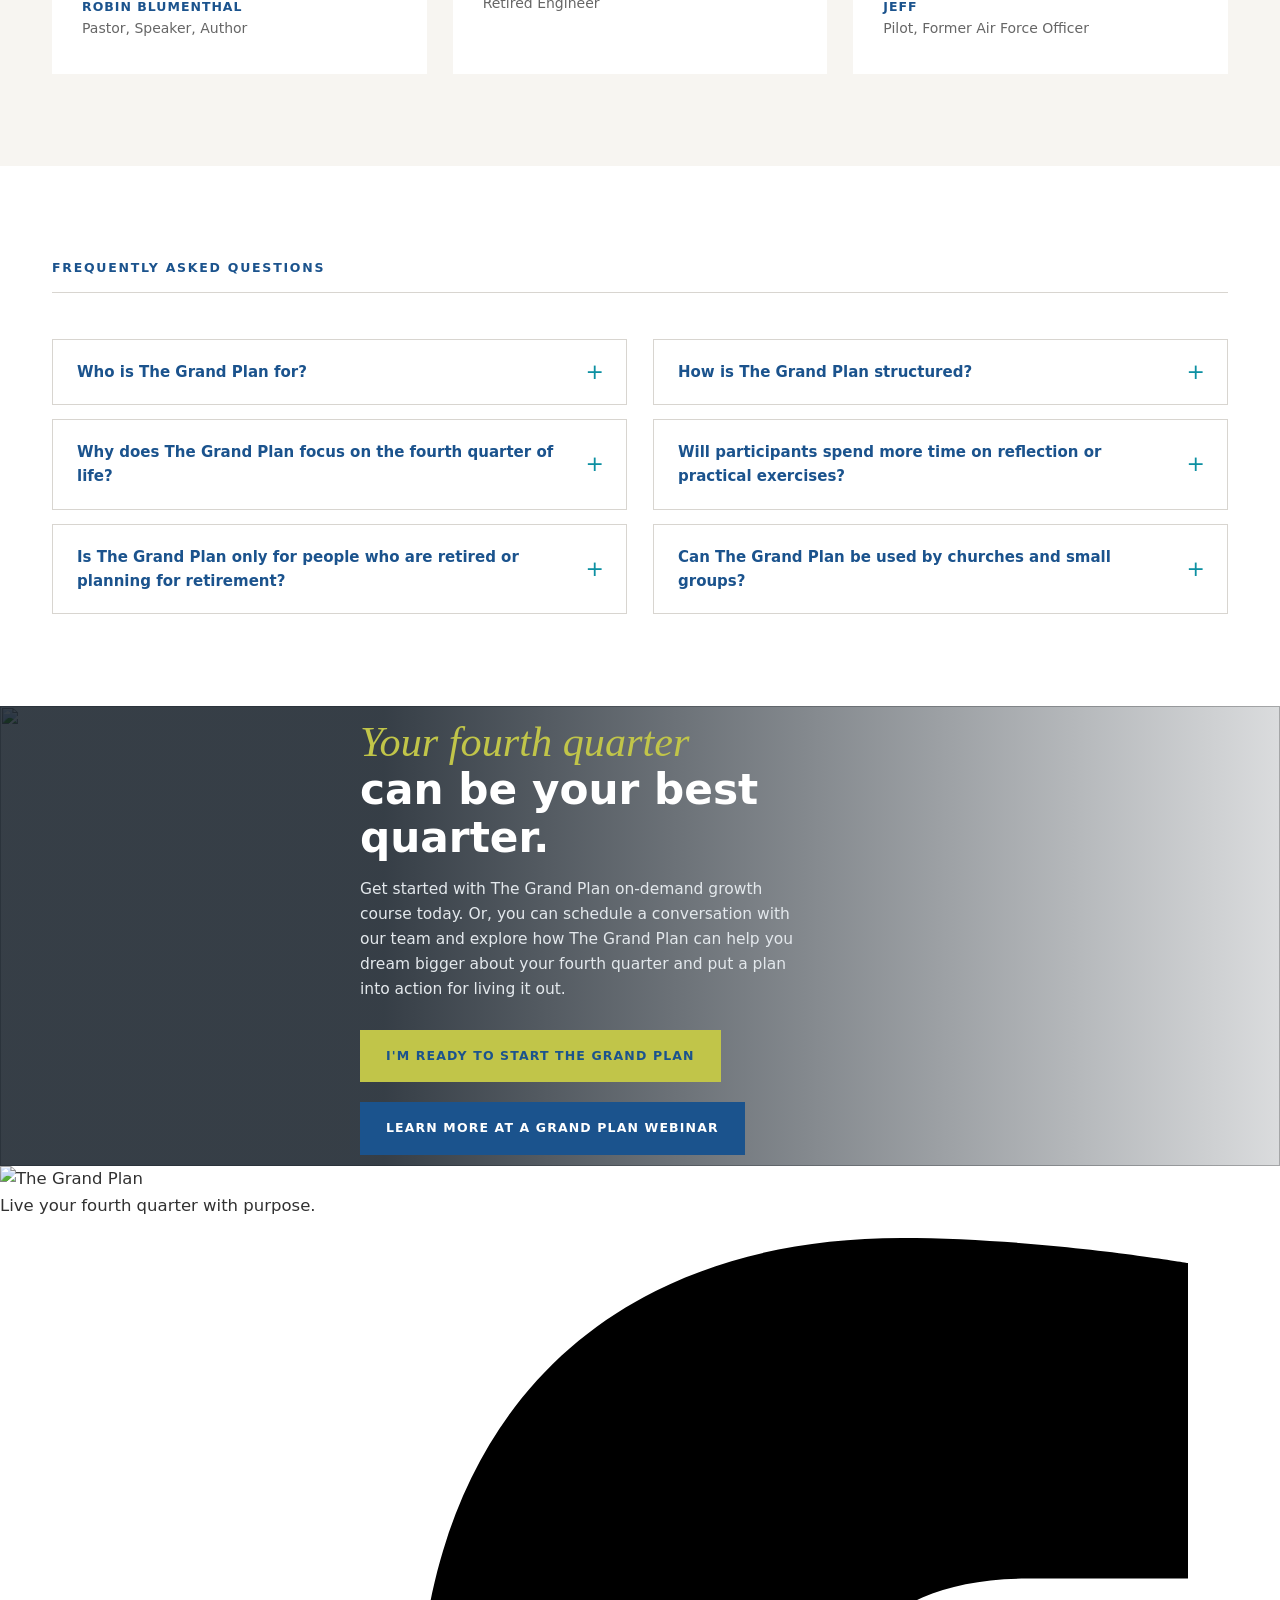
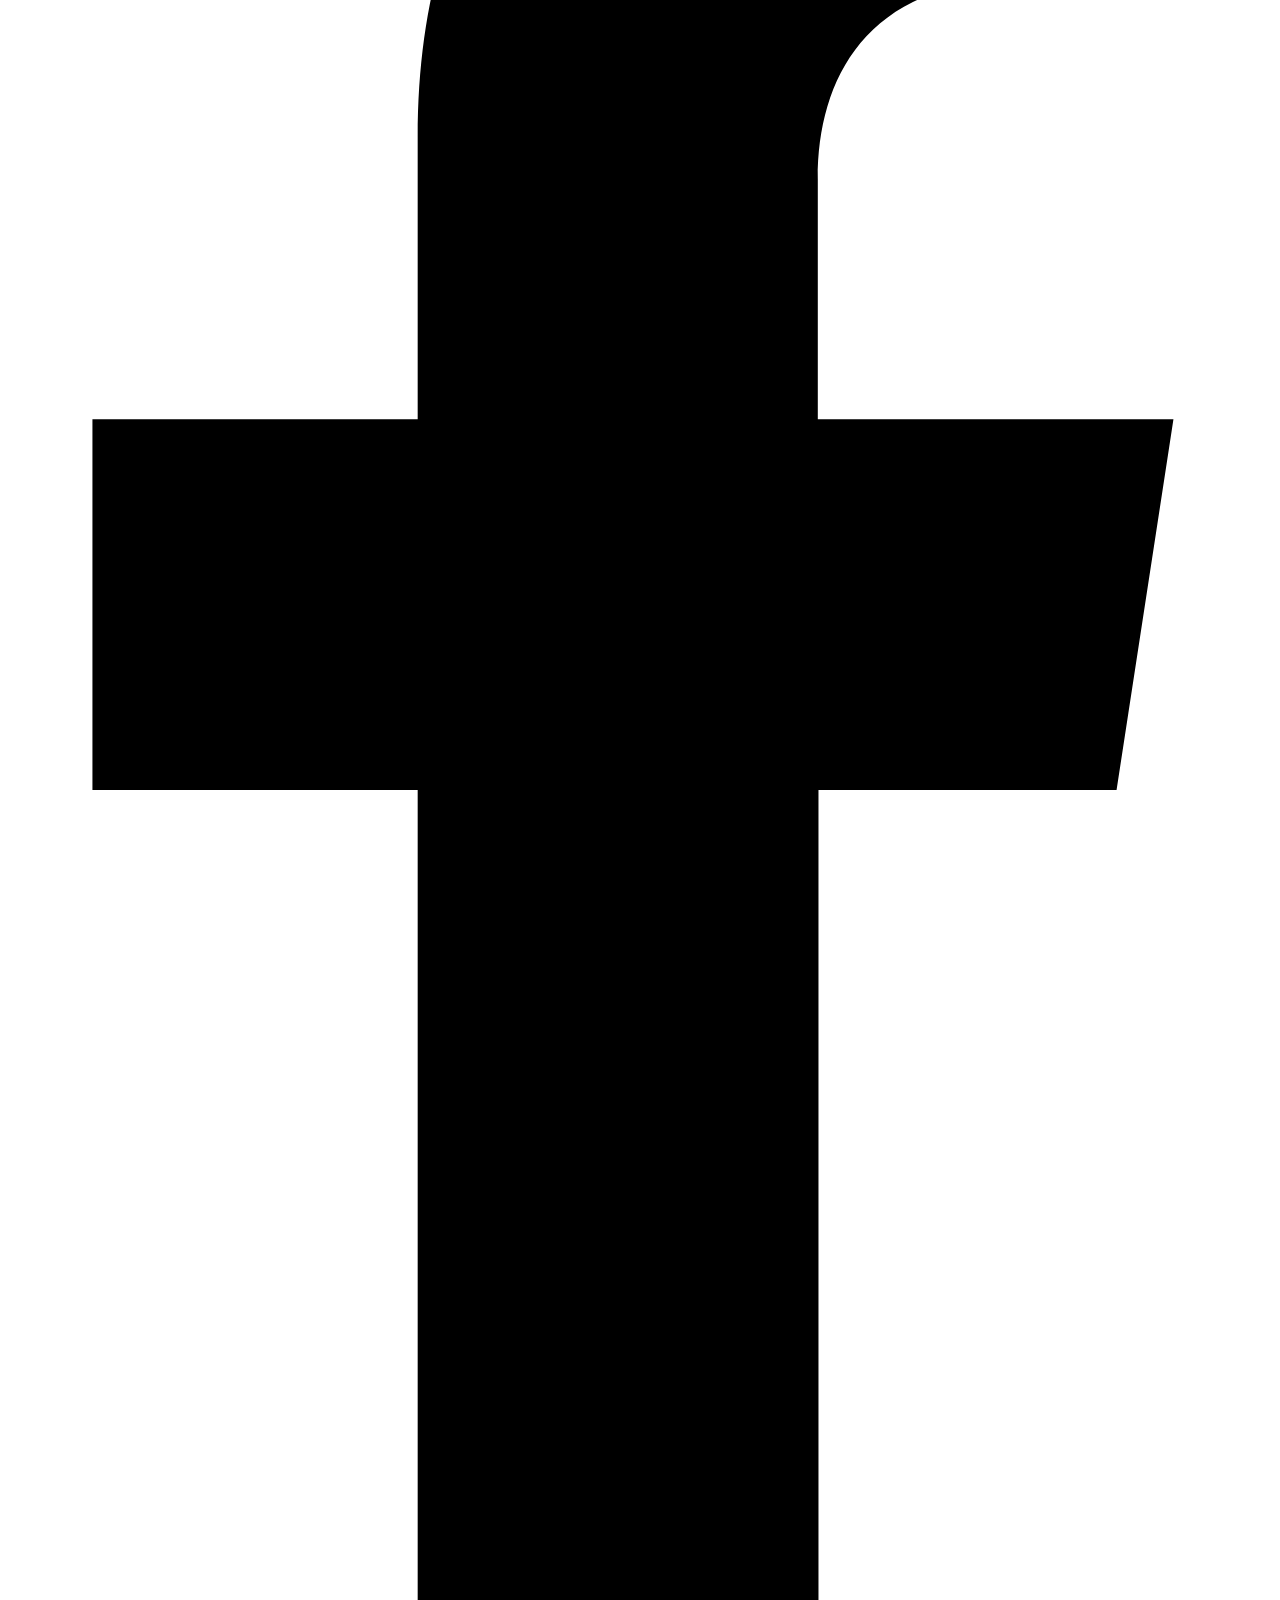
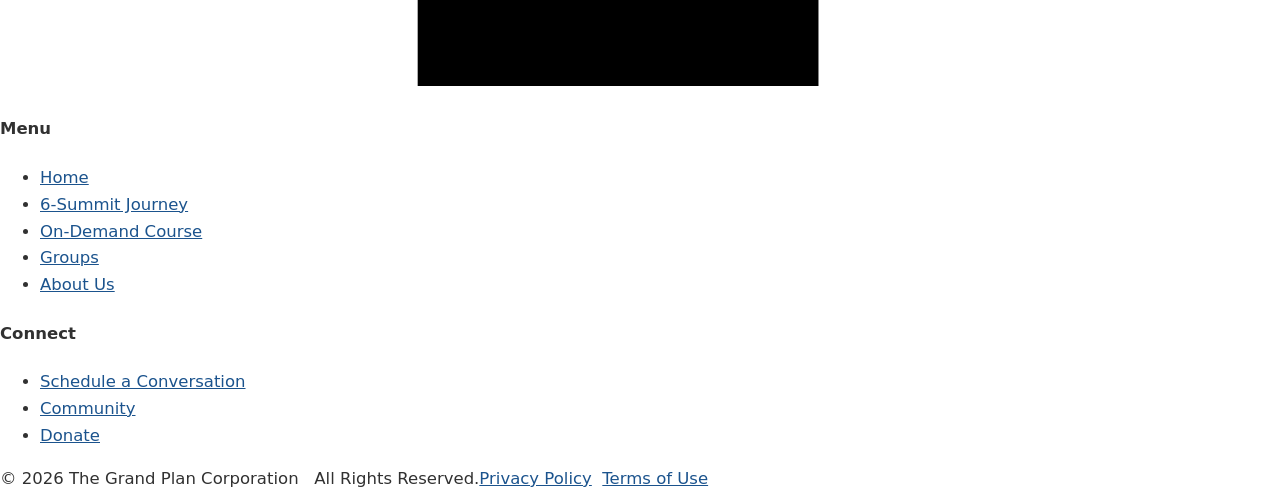
==== commit ee4ec107: "Update homepage webinar and newsletter calls to action" ====
--- a/public/index.html
+++ b/public/index.html
@@ -5,6 +5,7 @@
 html{overflow-x:hidden}:root{--blue:#1B538D;--teal:#0D90A2;--citron:#C1C549;--navy:#0A1F36;--cream:#F7F5F1;--ink:#313131;--ink-soft:#666;--rule:#D8D5D0;--sans:'Montserrat',system-ui,sans-serif;--body:'Montserrat',system-ui,sans-serif;--serif:'Lora',Georgia,serif;--wrap:1240px;--pad:32px}*{box-sizing:border-box}html,body{margin:0;padding:0}body{font-family:var(--body);color:var(--ink);font-size:16.5px;line-height:1.62;-webkit-font-smoothing:antialiased}img{max-width:100%;display:block}a{color:var(--blue)}.wrap{max-width:var(--wrap);margin:0 auto;padding:0 var(--pad)}
 .eyebrow{font-family:var(--sans);font-size:12.5px;font-weight:700;letter-spacing:.14em;text-transform:uppercase;color:var(--blue);margin:0 0 14px;display:flex;align-items:center;gap:16px}.eyebrow.dash::before{content:"";width:38px;height:2px;background:var(--citron);flex:none}.eyebrow.on-dark{color:var(--citron)}.eyebrow.center{justify-content:center}h1,h2,h3{font-family:var(--sans);font-weight:700;color:var(--blue);line-height:1.14;margin:0 0 18px}h1{font-size:clamp(36px,4.3vw,58px)}h2{font-size:clamp(28px,3.3vw,43px)}h3{font-size:clamp(20px,1.7vw,24px)}em.accent{font-family:var(--serif);font-style:italic;font-weight:400;color:var(--teal)}.on-dark h2,.on-dark h1,.on-dark h3{color:#fff}.on-dark em.accent{color:var(--citron)}p{margin:0 0 18px}hr.rule{border:0;border-top:1px solid var(--rule);margin:0 0 46px}.lede{max-width:46ch}
 .btn{display:inline-block;font-family:var(--sans);font-size:12.5px;font-weight:700;letter-spacing:.09em;text-transform:uppercase;padding:16px 26px;text-decoration:none;border:0;transition:filter .15s ease}.btn:hover{filter:brightness(1.08)}.btn:focus-visible,a:focus-visible,summary:focus-visible{outline:3px solid var(--teal);outline-offset:3px}.btn.blue{background:var(--blue);color:#fff}.btn.citron{background:var(--citron);color:var(--blue)}.tlink{font-family:var(--sans);font-size:12.5px;font-weight:700;letter-spacing:.09em;text-transform:uppercase;color:var(--blue);text-decoration:none;white-space:nowrap}.tlink::after{content:" \2192"}.tlink.on-dark{color:#fff}.btnrow{display:flex;flex-wrap:wrap;gap:20px;align-items:center;margin-top:28px}
+.hero .tlink{white-space:normal}.hero .btn,.meaningful .btn,.navy .btn,.closing .btn{max-width:100%;white-space:normal;text-align:center}
 </style>
 <link rel="stylesheet" href="/assets/css/navigation.css">
 <style>
@@ -46,14 +47,14 @@
 <script defer src="https://cdn.vercel-insights.com/v1/script.js"></script>
 </head><body>
 <header><div class="wrap nav"><a href="/"><img src="/assets/images/logo-color--cd52cf2a4a76.png" alt="The Grand Plan"></a><button class="navtoggle" aria-expanded="false" aria-controls="menu" aria-label="Menu">☰</button><ul id="menu"><li><a href="/6-summit-journey">6-Summit Journey</a></li><li><a href="/on-demand-course">On-Demand Course</a></li><li><a href="/groups">Groups</a></li><li><a href="/about">About</a></li><li><a href="/donate">Donate</a></li></ul><a class="btn blue" href="/contact">Schedule a Conversation</a></div></header>
-<section class="hero"><div class="wrap two"><div><p class="eyebrow dash">Live with renewed purpose</p><h1>Shape your fourth quarter into your <em class="accent">best quarter yet.</em></h1><p class="lede">The Grand Plan is a proven process of reflection and planning—a guided ascent through six summits that help you find clarity and renewed purpose for your fourth quarter.</p><div class="btnrow"><a class="btn blue" href="https://community.thegrandplan.org/checkout/on-demand-experience-individual" target="_blank" rel="noopener">Get The Grand Plan On-Demand</a><a class="tlink" href="/6-summit-journey">The 6-Summit Process</a></div></div><div class="framed"><img src="/assets/images/hero--4330f82c9625.jpg" alt="Two people pausing together on a wooded trail"><svg class="hero-artwork" xmlns="http://www.w3.org/2000/svg" viewBox="0 0 310 356" aria-hidden="true" focusable="false"><path d="M36 14V69H151 M250 69H285V267H242V342" fill="none" stroke="#FFFFFF" stroke-width="2" stroke-linecap="round" stroke-linejoin="miter"/><circle cx="36" cy="14" r="5.5" fill="#1B538D"/><circle cx="242" cy="342" r="5.5" fill="#C1C54D"/></svg></div></div></section><div class="golddiv"></div>
-<section class="cream meaningful"><div class="wrap"><p class="eyebrow">Standing at the edge of something meaningful</p><hr class="rule"><div class="two top meaningful-grid"><div><h2>Life in your fourth quarter looks different from what you expected.</h2><p>There's a quiet tension you can't ignore. Maybe when you think about traditional retirement—one centered on relaxing or traveling—it doesn't feel right for you.</p><p>Life in your fourth quarter looks different from what you expected, and you're unsure about what comes next.</p><p style="margin:0">You're not the only one. People like you are wrestling with the ongoing desire for meaning and purpose and don't know how or where to find it.</p></div><div><figure class="stat"><img src="/assets/images/stat-retire--b652fbe1ba06.jpg" alt=""><figcaption class="overlay"><span class="num">10,000<sup>*</sup></span><span class="lbl">Americans retire each day</span><span class="src">*Based on Social Security data</span></figcaption></figure><figure class="stat" style="margin:0"><img src="/assets/images/stat-population--0b8b20ed4a8e.jpg" alt=""><figcaption class="overlay"><span class="num">77M<sup>*</sup></span><span class="lbl">Americans between the ages of 52–70</span><span class="src">*Based on Census Bureau data</span></figcaption></figure></div></div></div></section>
+<section class="hero"><div class="wrap two"><div><p class="eyebrow dash">Live with renewed purpose</p><h1>Shape your fourth quarter into your <em class="accent">best quarter yet.</em></h1><p class="lede">The Grand Plan is a proven process of reflection and planning—a guided ascent through six summits that help you find clarity and renewed purpose for your fourth quarter.</p><div class="btnrow"><a class="btn blue" href="https://community.thegrandplan.org/checkout/on-demand-experience-individual" target="_blank" rel="noopener">Get the Grand Plan for Yourself</a><a class="tlink" href="/webinars">Attend a Grand Plan Webinar</a></div></div><div class="framed"><img src="/assets/images/hero--4330f82c9625.jpg" alt="Two people pausing together on a wooded trail"><svg class="hero-artwork" xmlns="http://www.w3.org/2000/svg" viewBox="0 0 310 356" aria-hidden="true" focusable="false"><path d="M36 14V69H151 M250 69H285V267H242V342" fill="none" stroke="#FFFFFF" stroke-width="2" stroke-linecap="round" stroke-linejoin="miter"/><circle cx="36" cy="14" r="5.5" fill="#1B538D"/><circle cx="242" cy="342" r="5.5" fill="#C1C54D"/></svg></div></div></section><div class="golddiv"></div>
+<section class="cream meaningful"><div class="wrap"><p class="eyebrow">Standing at the edge of something meaningful</p><hr class="rule"><div class="two top meaningful-grid"><div><h2>Life in your fourth quarter looks different from what you expected.</h2><p>There's a quiet tension you can't ignore. Maybe when you think about traditional retirement—one centered on relaxing or traveling—it doesn't feel right for you.</p><p>Life in your fourth quarter looks different from what you expected, and you're unsure about what comes next.</p><p style="margin:0">You're not the only one. People like you are wrestling with the ongoing desire for meaning and purpose and don't know how or where to find it.</p><div class="btnrow"><a class="btn blue" href="https://community.thegrandplan.org/forms/32351a3f" target="_blank" rel="noopener" aria-label="Sign Up for the Grand Plan Newsletter (opens in a new tab)">Sign Up for the Grand Plan Newsletter</a></div></div><div><figure class="stat"><img src="/assets/images/stat-retire--b652fbe1ba06.jpg" alt=""><figcaption class="overlay"><span class="num">10,000<sup>*</sup></span><span class="lbl">Americans retire each day</span><span class="src">*Based on Social Security data</span></figcaption></figure><figure class="stat" style="margin:0"><img src="/assets/images/stat-population--0b8b20ed4a8e.jpg" alt=""><figcaption class="overlay"><span class="num">77M<sup>*</sup></span><span class="lbl">Americans between the ages of 52–70</span><span class="src">*Based on Census Bureau data</span></figcaption></figure></div></div></div></section>
 <section><div class="wrap two top questions-grid"><div><img src="/assets/images/questions-portrait--3979c0bdf143.jpg" alt="A man looking toward what's next"><div class="callout"><div class="t">Purpose doesn't retire. It relocates.</div><p>As life changes, purpose changes with it. The Grand Plan helps participants feel anchored instead of scattered, energized instead of hesitant, and more connected to what they're building toward.</p></div></div><div><h2><em class="accent">You want something more,</em><br>but you're not sure what it is or how to find it.</h2><p class="eyebrow" style="margin-top:26px">And in the meantime, the questions keep circling.</p><ul class="arrows"><li>What can I do now to build toward the life I want in the future?</li><li>How can I best use my skills and experience to make a greater impact?</li><li>How can I shape a version of "retirement" that energizes me for what's next?</li><li>What is possible in this quarter that wasn't possible earlier in my life?</li></ul><div class="btnrow"><a class="btn blue" href="/individual-access">I'm Ready to Start The Grand Plan</a></div></div></div></section>
-<section class="navy on-dark"><div class="wrap"><p class="eyebrow on-dark">A clear plan for what's next</p><hr class="rule" style="border-color:#2C4258"><div class="two"><div class="vcard"><h3>Gain a higher vantage point.</h3><p>The Grand Plan's six summits lift you out of uncertainty and into clarity as you reflect on your strengths, values, and dreams, define specific goals, habits, and opportunities to pursue, and create a day-to-day life driven by what you want to accomplish and who you want to be.</p><a class="tlink on-dark" href="/6-summit-journey">Learn more</a></div><div><img src="/assets/images/cycle-wheel--b3aa2e8b41e9.jpg" alt="The Grand Plan cycle: Reflect, Discern, Plan, Live — around Clear Purpose"></div></div></div></section>
+<section class="navy on-dark"><div class="wrap"><p class="eyebrow on-dark">A clear plan for what's next</p><hr class="rule" style="border-color:#2C4258"><div class="two"><div><div class="vcard"><h3>Gain a higher vantage point.</h3><p>The Grand Plan's six summits lift you out of uncertainty and into clarity as you reflect on your strengths, values, and dreams, define specific goals, habits, and opportunities to pursue, and create a day-to-day life driven by what you want to accomplish and who you want to be.</p><a class="tlink on-dark" href="/6-summit-journey">Learn more</a></div><div class="btnrow"><a class="btn citron" href="/webinars">Learn More at a Grand Plan Webinar</a></div></div><div><img src="/assets/images/cycle-wheel--b3aa2e8b41e9.jpg" alt="The Grand Plan cycle: Reflect, Discern, Plan, Live — around Clear Purpose"></div></div></div></section>
 <section class="videoband"><div class="wrap inner"><p class="eyebrow on-dark center">Reimagine what's possible</p><h2 style="color:#fff">Dream Bigger About the Life You Want Now</h2><p>The fourth quarter is an opportunity to use everything you've been building—your experiences, skills, relationships, and wisdom—to bring new possibilities to life.</p><div class="vwrap"><iframe src="https://player.vimeo.com/video/1168437182?h=e445e82510&title=0&byline=0&portrait=0" title="The Grand Plan" frameborder="0" allow="autoplay; fullscreen; picture-in-picture" allowfullscreen></iframe></div></div></section>
 <section class="cream"><div class="wrap"><p class="eyebrow">Testimonials</p><h2 style="margin-bottom:40px">Purpose Taking Shape</h2><div class="grid3"><div class="tcard"><span class="mark">&ldquo;</span><p class="q">Having just turned 62, my head and heart had been yearning for something more. Questions such as, 'What's next?' 'What more can I offer?' and 'How can I serve Christ and live out my passions in the best way possible at my age/phase?' had been mulling in my head and heart for the past few months. Going through The Grand Plan helped inspire, equip, and challenge me for this new season ahead!</p><div class="who">Robin Blumenthal</div><div class="role">Pastor, Speaker, Author</div></div><div class="tcard"><span class="mark">&ldquo;</span><p class="q">The Grand Plan exceeded my expectations in many ways. As someone who recently retired, I had many thoughts about what the years ahead might look like, but those ideas were not well defined in some areas. This course provided both the framework and inspiration I needed to turn those thoughts into a clear and meaningful vision for the future.</p><div class="who">Mary</div><div class="role">Retired Engineer</div></div><div class="tcard"><span class="mark">&ldquo;</span><p class="q">I highly recommend The Grand Plan to anyone approaching retirement or recently retired. It provides a constructive, interesting, and Biblically based experience to help with the transition into your 'fourth quarter' of life. The Grand Plan reinforces the truth that we can have a fulfilling and impactful life in retirement as we effectively engage our families and communities while also pursuing our life's passions.</p><div class="who">Jeff</div><div class="role">Pilot, Former Air Force Officer</div></div></div></div></section>
 <section><div class="wrap"><p class="eyebrow">Frequently asked questions</p><hr class="rule"><div class="faqgrid"><details class="faq"><summary>Who is The Grand Plan for?</summary><div class="a">The Grand Plan is for people approaching or already in their fourth quarter of life. Most participants are between 52 and 70+, though anyone from about 40 onward will find it useful. It's for people who have decades of experience and energy left to give, and who want to be deliberate about where that goes next. If you're asking what comes after the career you built, this was made for you.</div></details><details class="faq"><summary>How is The Grand Plan structured?</summary><div class="a">The process moves through six summits, each building on the one before: Personal Peace, Meaningful Contribution, Expanded Community, Increased Learning, Clear Legacy, and Holistic Health. Every summit combines short videos, guided reflection questions, planning exercises, and practical challenges. The course is entirely self-paced — there's no schedule to keep and no sessions to attend. You work through an updatable course dashboard and keep lifetime access to everything.</div></details><details class="faq"><summary>Why does The Grand Plan focus on the fourth quarter of life?</summary><div class="a">Roughly 10,000 Americans retire every day, and 77 million are between 52 and 70. Most of them were handed a version of retirement built around rest and travel, and for a lot of people that version doesn't fit. The fourth quarter is when your experience, skills, relationships, and wisdom are at their fullest — which makes it the wrong time to coast and the right time to plan.</div></details><details class="faq"><summary>Will participants spend more time on reflection or practical exercises?</summary><div class="a">Both, in roughly equal measure. The early summits lean toward reflection — writing your story, identifying what you're good at, naming what matters. The later ones turn that into specifics: goals, habits, routines, and a plan for how you'll spend your time. Reflection without action doesn't change anything, so every summit ends with something to do.</div></details><details class="faq"><summary>Is The Grand Plan only for people who are retired or planning for retirement?</summary><div class="a">No. Plenty of participants have no intention of retiring, and some are years away from thinking about it. The Grand Plan isn't about leaving work — it's about deciding what you want this stretch of your life to be for. Retirees, people still working, and people somewhere in between all go through the same six summits.</div></details><details class="faq"><summary>Can The Grand Plan be used by churches and small groups?</summary><div class="a">Yes, and it's often better that way. Churches, book clubs, alumni groups, and neighborhood circles use The Grand Plan to move through the process together. Because the course is self-paced, no trained facilitator is required — though a church or group that wants to teach it themselves certainly can. Group licensing starts at $1,500 per year, with additional participants at $35 each.</div></details></div></div></section>
-<section class="closing"><img src="/assets/images/closing-cta--b723111d0ce3.jpg" alt=""><div class="over"><div class="wrap"><div class="box"><h2><em class="accent" style="color:var(--citron)">Your fourth quarter</em><br>can be your best quarter.</h2><p>Get started with The Grand Plan on-demand growth course today. Or, you can schedule a conversation with our team and explore how The Grand Plan can help you dream bigger about your fourth quarter and put a plan into action for living it out.</p><div class="btnrow"><a class="btn citron" href="/individual-access">I'm Ready to Start The Grand Plan</a><a class="btn blue" href="/contact">Schedule a Conversation</a></div></div></div></div></section>
+<section class="closing"><img src="/assets/images/closing-cta--b723111d0ce3.jpg" alt=""><div class="over"><div class="wrap"><div class="box"><h2><em class="accent" style="color:var(--citron)">Your fourth quarter</em><br>can be your best quarter.</h2><p>Get started with The Grand Plan on-demand growth course today. Or, you can schedule a conversation with our team and explore how The Grand Plan can help you dream bigger about your fourth quarter and put a plan into action for living it out.</p><div class="btnrow"><a class="btn citron" href="/individual-access">I'm Ready to Start The Grand Plan</a><a class="btn blue" href="/webinars">Learn More at a Grand Plan Webinar</a></div></div></div></div></section>
 <footer class="tgp-footer"><div class="tgp-footer-wrap"><div class="tgp-footer-grid"><div><img class="tgp-footer-logo" src="/assets/images/logo-white--21de178f1ae7.png" alt="The Grand Plan"><p class="tgp-footer-tagline">Live your fourth quarter with purpose.</p><div class="tgp-footer-social"><a class="tgp-social-icon" href="https://www.facebook.com/groups/2991527814527315/" aria-label="Visit The Grand Plan Facebook group"><svg xmlns="http://www.w3.org/2000/svg" viewBox="0 0 320 512" aria-hidden="true" focusable="false"><path d="M279.14 288l14.22-92.66h-88.91v-60.13c0-25.35 12.42-50.06 52.24-50.06H297V6.26S260.38 0 225.36 0C152.22 0 104.42 44.38 104.42 124.72v70.62H23.11V288h81.31v224h100.2V288z"/></svg></a></div></div><div><h4>Menu</h4><ul><li><a href="/">Home</a></li><li><a href="/6-summit-journey">6-Summit Journey</a></li><li><a href="/on-demand-course">On-Demand Course</a></li><li><a href="/groups">Groups</a></li><li><a href="/about">About Us</a></li></ul></div><div><h4>Connect</h4><ul><li><a href="/contact">Schedule a Conversation</a></li><li><a href="https://community.thegrandplan.org">Community</a></li><li><a href="/donate">Donate</a></li></ul></div></div><div class="tgp-footer-bottom"><span>© 2026 The Grand Plan Corporation&nbsp;&nbsp; All Rights Reserved.</span><span><a href="/privacy-policy">Privacy Policy</a>&nbsp;&nbsp;<a href="/terms-of-use">Terms of Use</a></span></div></div></footer>
 <script defer src="/assets/js/navigation.js"></script>
 </body></html>
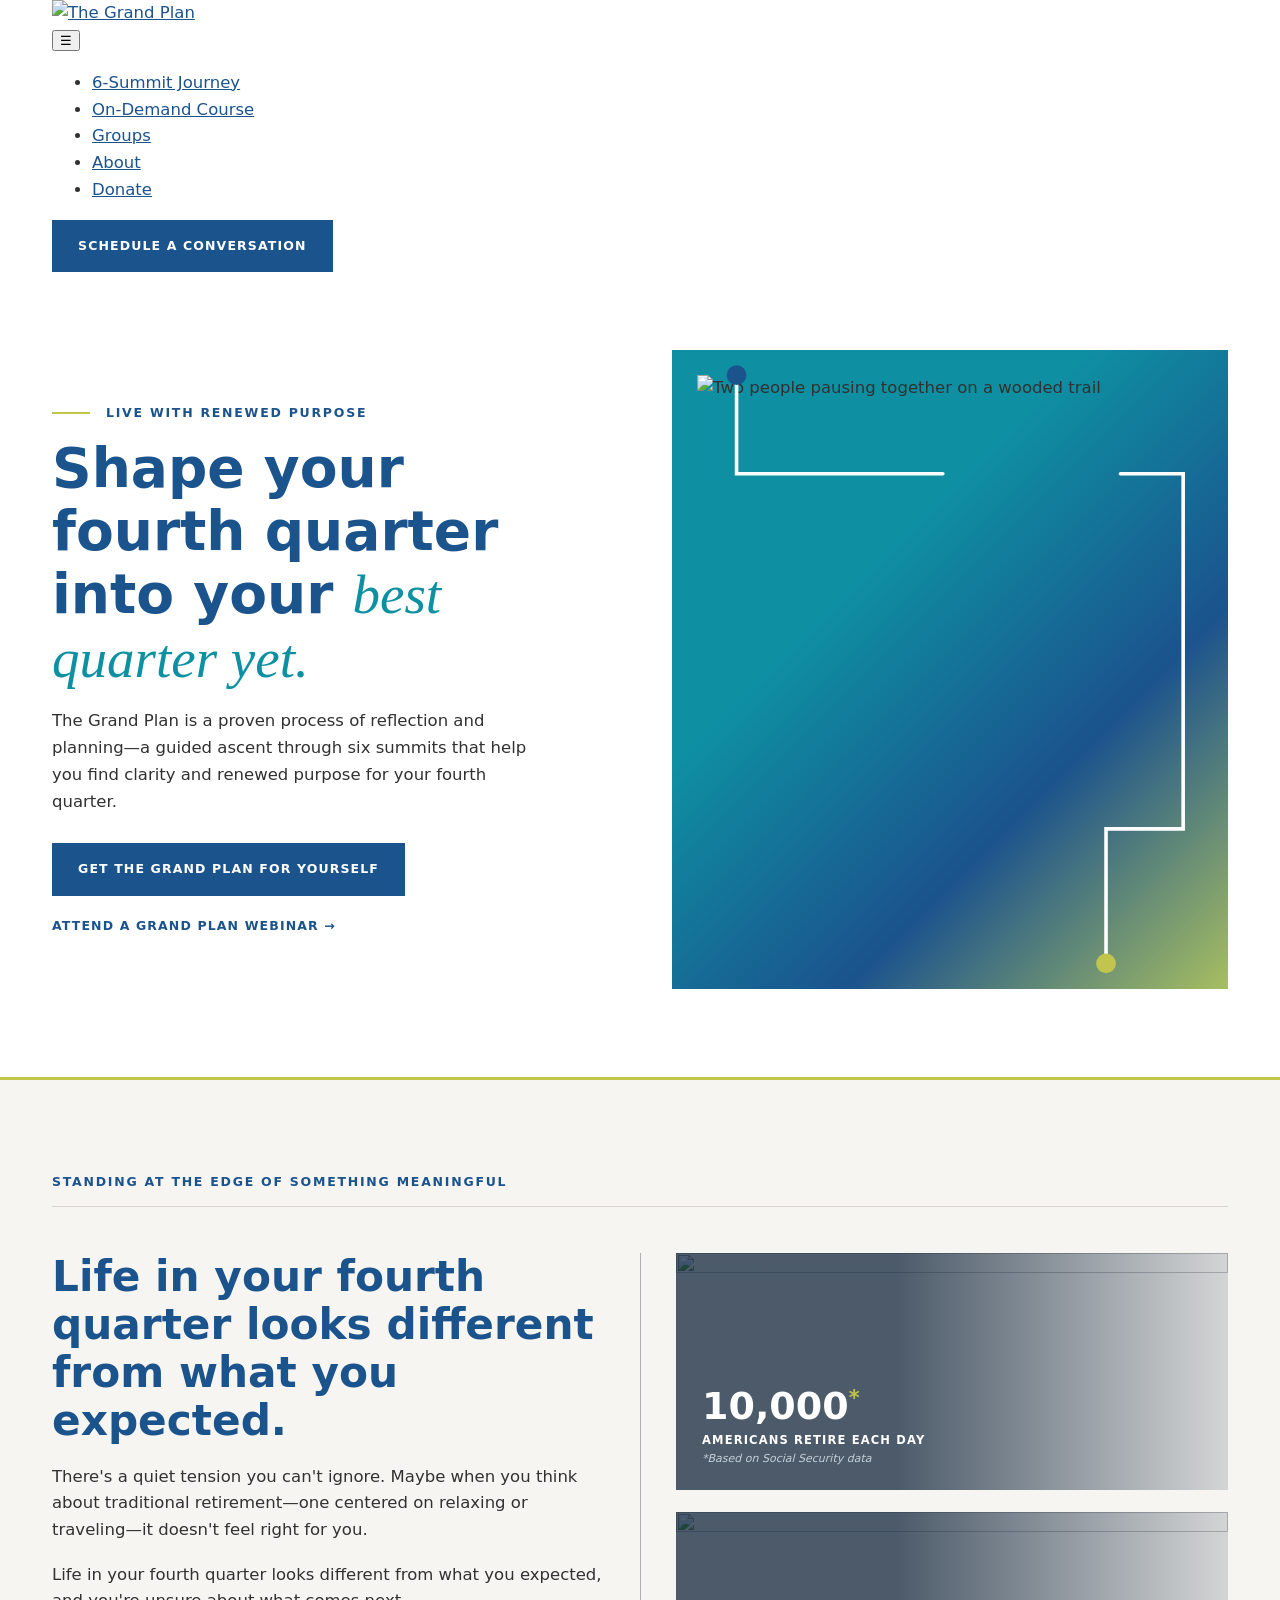
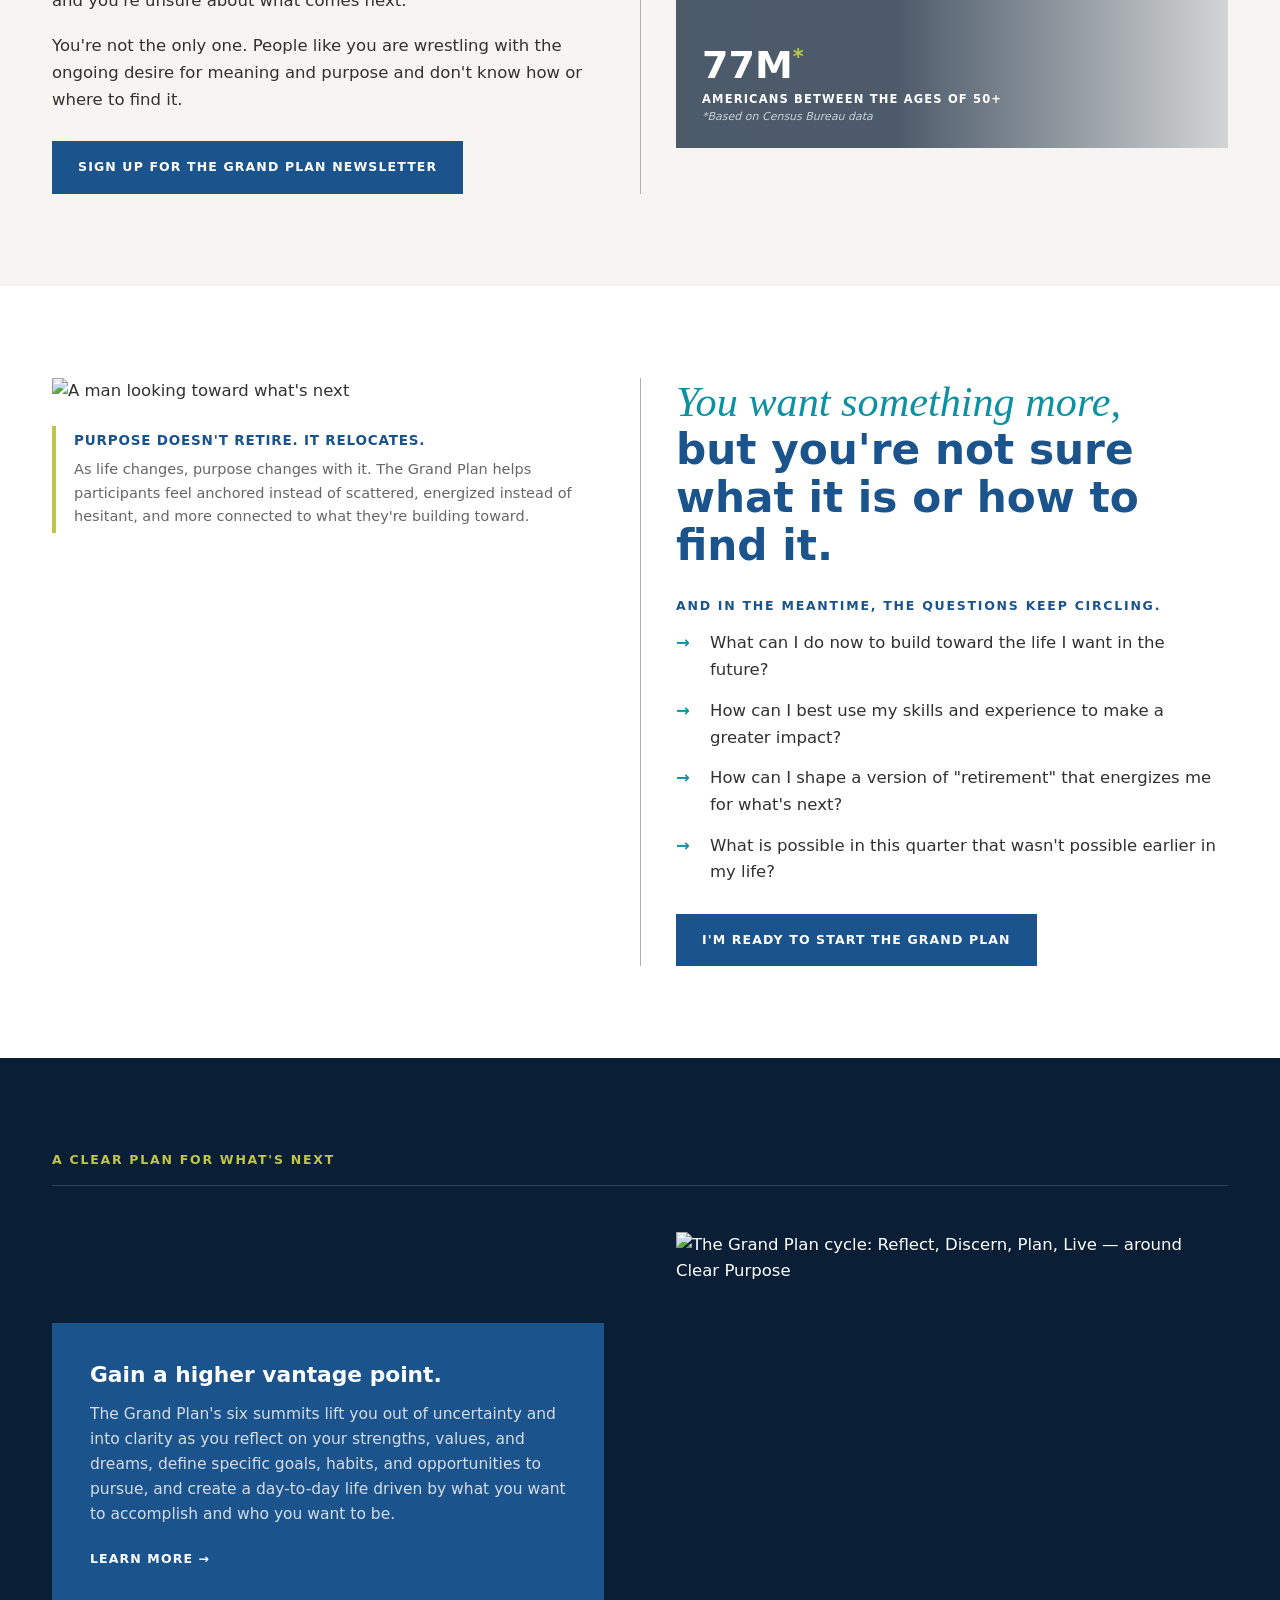
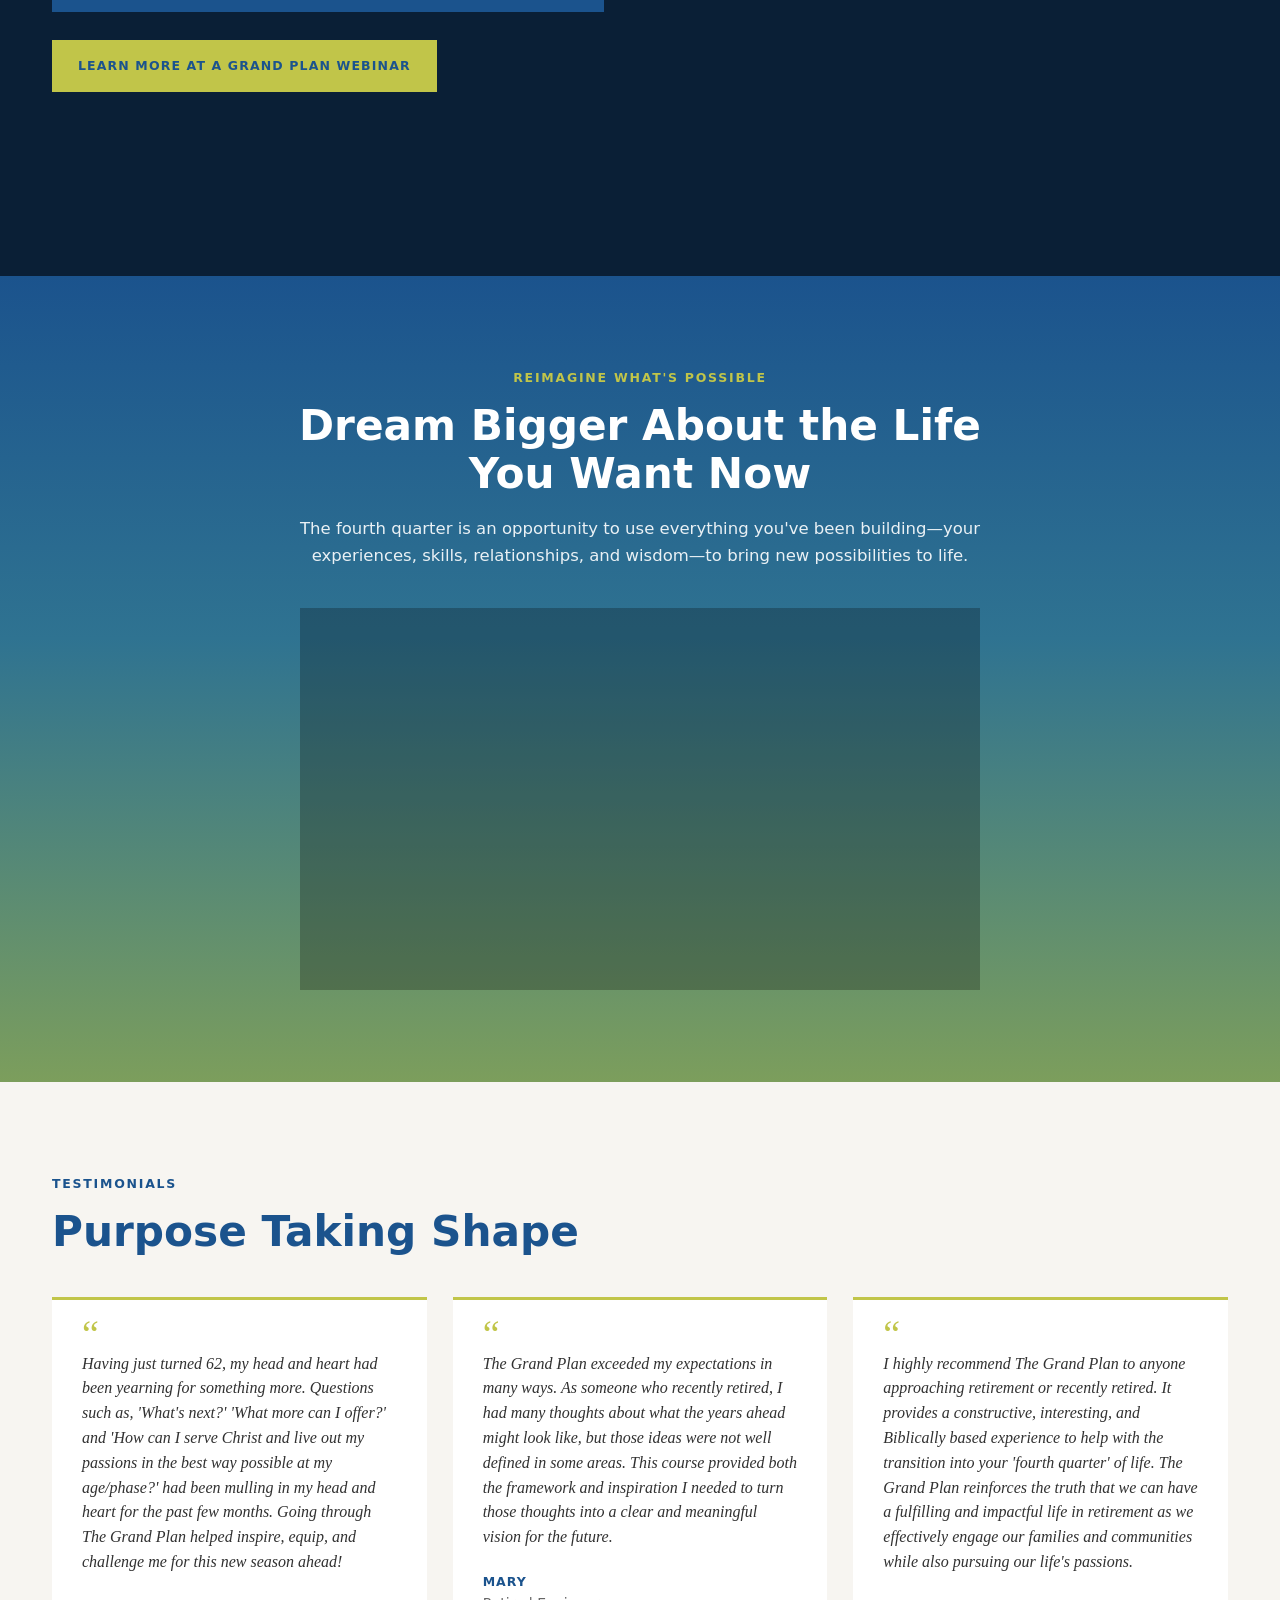
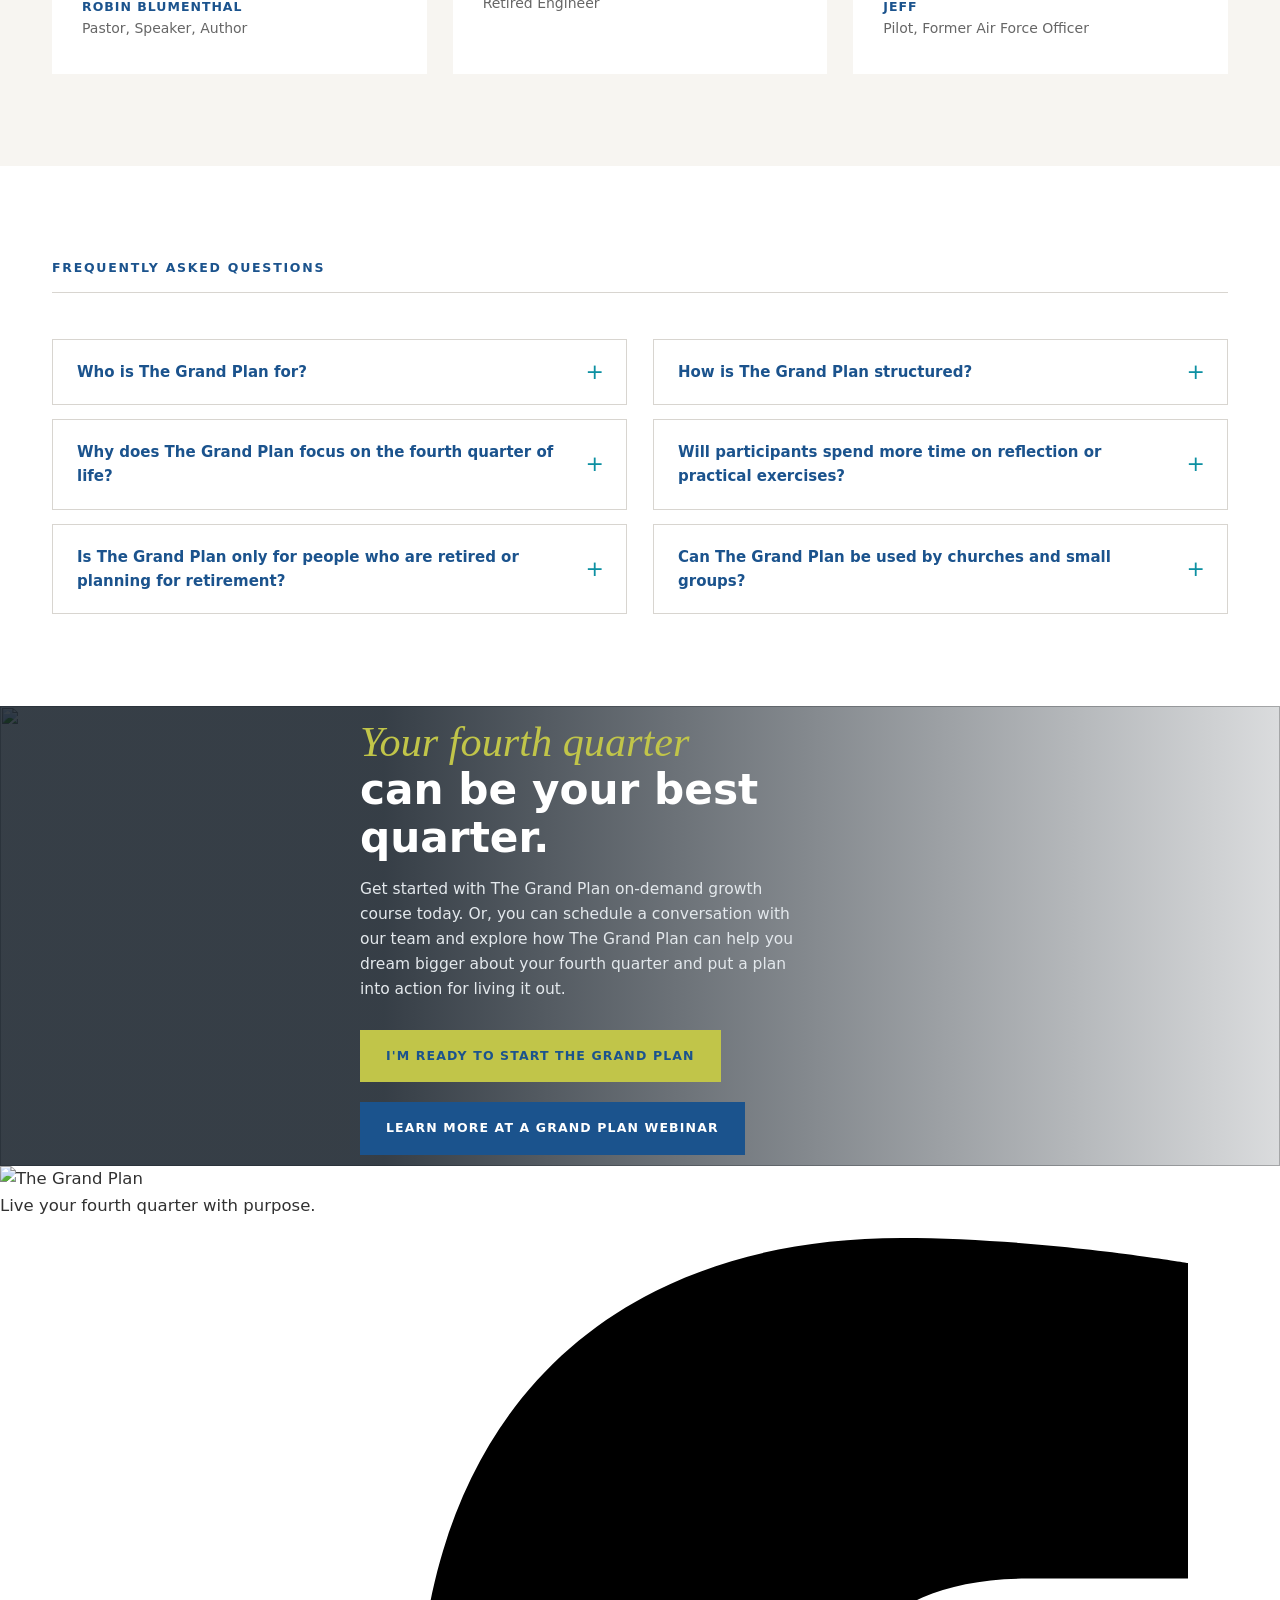
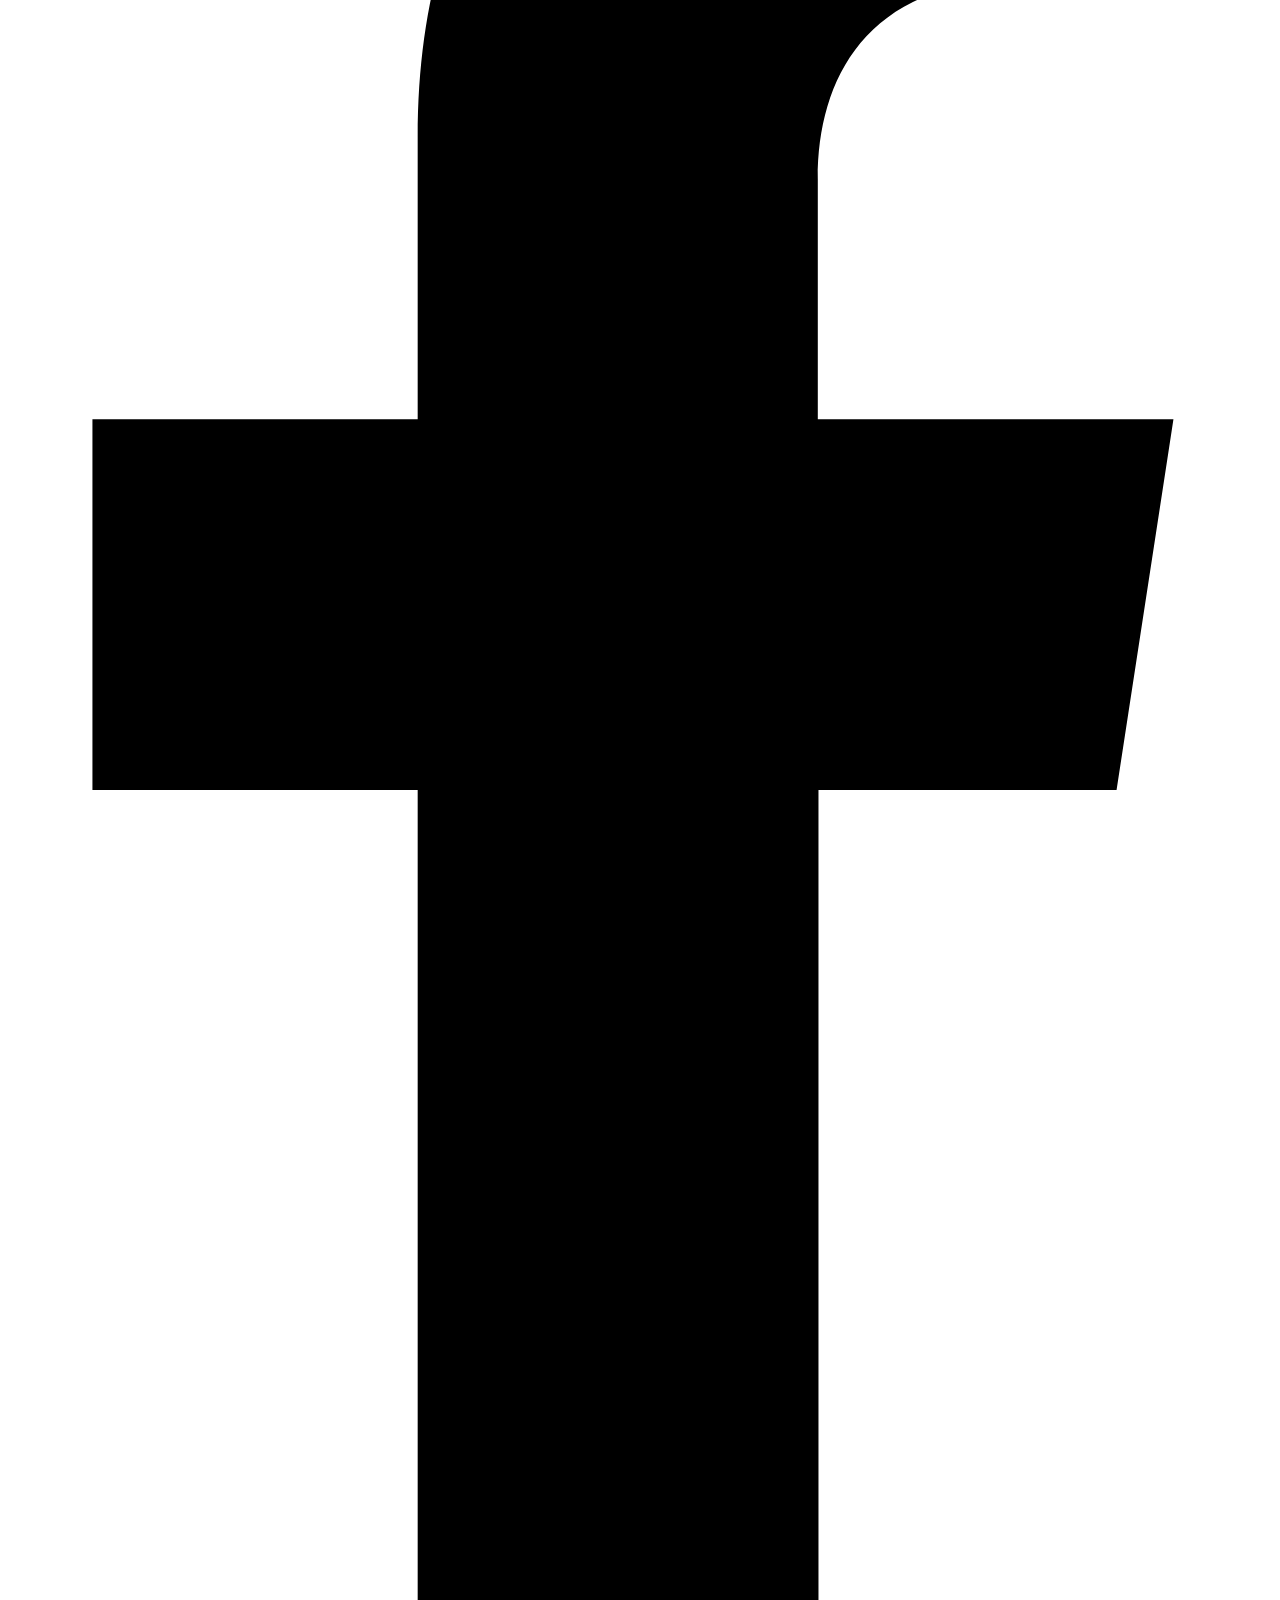
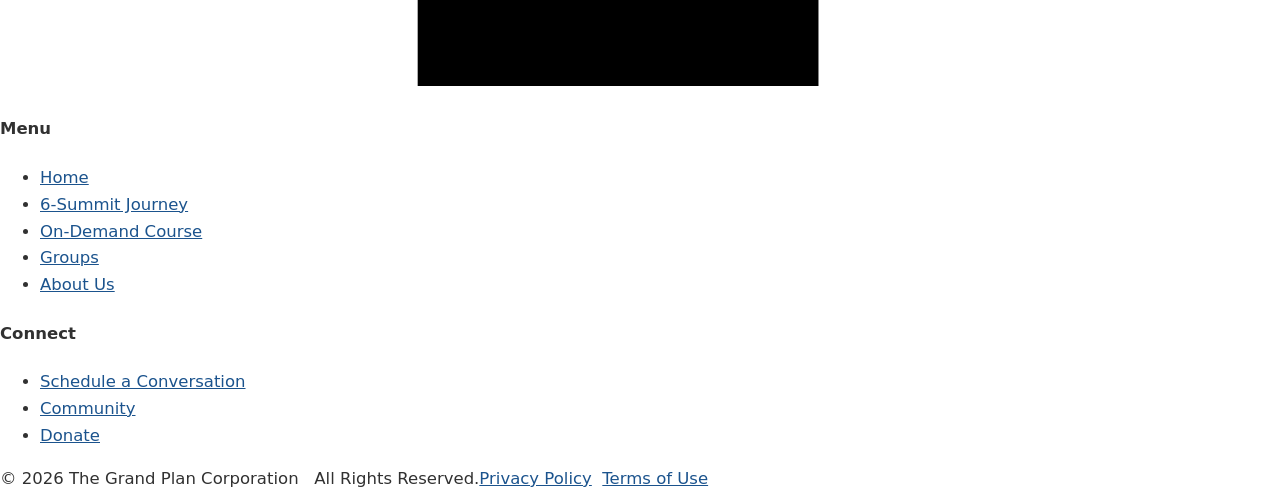
==== commit 40e736eb: "Age Range corrections" ====
--- a/public/index.html
+++ b/public/index.html
@@ -1,60 +1,969 @@
 <!DOCTYPE html>
-<html lang="en"><head><meta charset="utf-8"><meta name="viewport" content="width=device-width, initial-scale=1"><meta name="robots" content="noindex,nofollow">
-<link rel="preconnect" href="https://fonts.googleapis.com"><link rel="preconnect" href="https://fonts.gstatic.com" crossorigin><link rel="stylesheet" href="/assets/css/fonts.css">
-<style>
-html{overflow-x:hidden}:root{--blue:#1B538D;--teal:#0D90A2;--citron:#C1C549;--navy:#0A1F36;--cream:#F7F5F1;--ink:#313131;--ink-soft:#666;--rule:#D8D5D0;--sans:'Montserrat',system-ui,sans-serif;--body:'Montserrat',system-ui,sans-serif;--serif:'Lora',Georgia,serif;--wrap:1240px;--pad:32px}*{box-sizing:border-box}html,body{margin:0;padding:0}body{font-family:var(--body);color:var(--ink);font-size:16.5px;line-height:1.62;-webkit-font-smoothing:antialiased}img{max-width:100%;display:block}a{color:var(--blue)}.wrap{max-width:var(--wrap);margin:0 auto;padding:0 var(--pad)}
-.eyebrow{font-family:var(--sans);font-size:12.5px;font-weight:700;letter-spacing:.14em;text-transform:uppercase;color:var(--blue);margin:0 0 14px;display:flex;align-items:center;gap:16px}.eyebrow.dash::before{content:"";width:38px;height:2px;background:var(--citron);flex:none}.eyebrow.on-dark{color:var(--citron)}.eyebrow.center{justify-content:center}h1,h2,h3{font-family:var(--sans);font-weight:700;color:var(--blue);line-height:1.14;margin:0 0 18px}h1{font-size:clamp(36px,4.3vw,58px)}h2{font-size:clamp(28px,3.3vw,43px)}h3{font-size:clamp(20px,1.7vw,24px)}em.accent{font-family:var(--serif);font-style:italic;font-weight:400;color:var(--teal)}.on-dark h2,.on-dark h1,.on-dark h3{color:#fff}.on-dark em.accent{color:var(--citron)}p{margin:0 0 18px}hr.rule{border:0;border-top:1px solid var(--rule);margin:0 0 46px}.lede{max-width:46ch}
-.btn{display:inline-block;font-family:var(--sans);font-size:12.5px;font-weight:700;letter-spacing:.09em;text-transform:uppercase;padding:16px 26px;text-decoration:none;border:0;transition:filter .15s ease}.btn:hover{filter:brightness(1.08)}.btn:focus-visible,a:focus-visible,summary:focus-visible{outline:3px solid var(--teal);outline-offset:3px}.btn.blue{background:var(--blue);color:#fff}.btn.citron{background:var(--citron);color:var(--blue)}.tlink{font-family:var(--sans);font-size:12.5px;font-weight:700;letter-spacing:.09em;text-transform:uppercase;color:var(--blue);text-decoration:none;white-space:nowrap}.tlink::after{content:" \2192"}.tlink.on-dark{color:#fff}.btnrow{display:flex;flex-wrap:wrap;gap:20px;align-items:center;margin-top:28px}
-.hero .tlink{white-space:normal}.hero .btn,.meaningful .btn,.navy .btn,.closing .btn{max-width:100%;white-space:normal;text-align:center}
-</style>
-<link rel="stylesheet" href="/assets/css/navigation.css">
-<style>
-section{padding:92px 0}.cream{background:var(--cream)}.navy{background:var(--navy);color:#fff}.navy p{color:#D6DCE4}.two{display:grid;grid-template-columns:1fr 1fr;gap:72px;align-items:center}.two.top{align-items:start}.hero{padding:78px 0 88px}.hero .two{gap:64px}.hero .framed{position:relative;background:linear-gradient(135deg,#0E8FA2 0%,#0E8FA2 35%,#1B538D 68%,#A7BE61 100%);padding:4.516129%}.hero .framed img{aspect-ratio:282/328;object-fit:cover;object-position:78% 50%;width:100%}.hero .hero-artwork{position:absolute;inset:0;width:100%;height:100%;pointer-events:none}.golddiv{height:3px;background:var(--citron)}
-.meaningful-grid,.questions-grid{position:relative}.meaningful .stat{width:100%;margin:0 0 22px}.meaningful .stat:last-child{margin-bottom:0}@media(min-width:941px){.meaningful-grid::before,.questions-grid::before{content:"";position:absolute;top:0;bottom:0;left:50%;border-left:1px solid #B0B0B0;pointer-events:none}}
-.stat{position:relative;margin-bottom:22px}.stat img{aspect-ratio:21/9;object-fit:cover;width:100%}.stat .overlay{position:absolute;inset:0;background:linear-gradient(90deg,rgba(10,31,54,.72) 40%,rgba(10,31,54,.15));display:flex;flex-direction:column;justify-content:flex-end;padding:22px 26px;color:#fff}.stat .num{font-family:var(--sans);font-weight:700;font-size:clamp(28px,3vw,38px);line-height:1}.stat .num sup{color:var(--citron);font-size:.55em;top:-.5em}.stat .lbl{font-family:var(--sans);font-size:11.5px;font-weight:700;letter-spacing:.1em;text-transform:uppercase;margin-top:6px}.stat .src{font-size:11px;color:#C7CFD9;font-style:italic}.callout{border-left:4px solid var(--citron);padding:4px 0 4px 18px;margin-top:22px}.callout .t{font-family:var(--sans);font-size:13.5px;font-weight:700;letter-spacing:.06em;text-transform:uppercase;color:var(--blue);margin-bottom:6px}.callout p{font-size:14.5px;margin:0;color:var(--ink-soft)}.arrows{list-style:none;margin:0;padding:0}.arrows li{position:relative;padding-left:34px;margin-bottom:14px}.arrows li::before{content:"\2192";position:absolute;left:0;top:0;color:var(--teal);font-weight:700}
-.vcard{background:var(--blue);padding:40px 38px}.vcard h3{color:#fff;margin-bottom:14px}.vcard p{color:#D6DCE4;font-size:15.5px}.navy .two > div > img{aspect-ratio:1/1;object-fit:contain}.videoband{background:linear-gradient(180deg,var(--blue) 0%,#2F7391 45%,#7C9E5C 100%);text-align:center;color:#fff;position:relative;overflow:hidden}.videoband .inner{position:relative;z-index:2;max-width:760px;margin:0 auto}.videoband p{color:#EAF1F5}.vwrap{position:relative;margin:38px auto 0;max-width:680px;width:100%;aspect-ratio:16/9;background:rgba(0,0,0,.25)}.vwrap iframe{position:absolute;inset:0;width:100%;height:100%;border:0}
-.grid3{display:grid;grid-template-columns:repeat(3,1fr);gap:26px}.tcard{background:#fff;border-top:3px solid var(--citron);padding:34px 30px}.tcard .q{font-family:var(--serif);font-style:italic;font-size:16px;line-height:1.55;color:var(--ink);margin-bottom:22px}.tcard .mark{color:var(--citron);font-family:var(--serif);font-size:38px;line-height:0;display:block;margin-bottom:18px}.tcard .who{font-family:var(--sans);font-size:12.5px;font-weight:700;letter-spacing:.08em;text-transform:uppercase;color:var(--blue)}.tcard .role{font-size:14px;color:var(--ink-soft)}.faqgrid{display:grid;grid-template-columns:1fr 1fr;gap:14px 26px}details.faq{border:1px solid var(--rule);background:#fff}details.faq summary{list-style:none;cursor:pointer;padding:20px 54px 20px 24px;position:relative;font-family:var(--sans);font-weight:600;font-size:15px;color:var(--blue)}details.faq summary::-webkit-details-marker{display:none}details.faq summary::after{content:"+";position:absolute;right:22px;top:50%;transform:translateY(-50%);color:var(--teal);font-size:22px;font-weight:400;line-height:1}details.faq[open] summary::after{content:"\2013"}details.faq .a{padding:0 24px 22px;font-size:15px;color:var(--ink-soft)}
-.closing{position:relative;padding:0;color:#fff}.closing img{width:100%;height:460px;object-fit:cover;object-position:center 42%}.closing .over{position:absolute;inset:0;background:linear-gradient(90deg,rgba(10,20,30,.82) 30%,rgba(10,20,30,.15));display:flex;align-items:center}.closing .box{max-width:560px}.closing h2{color:#fff;margin-bottom:14px}.closing p{color:#E3E8EC;font-size:15.5px;max-width:44ch}
-</style>
-<link rel="stylesheet" href="/assets/css/footer.css">
-<style>
-@media(max-width:940px){.two,.grid3,.faqgrid{grid-template-columns:1fr;gap:40px}.nav ul{display:none}.nav ul.open{display:flex;position:absolute;top:100%;left:0;right:0;background:#fff;flex-direction:column;padding:22px var(--pad);gap:18px;box-shadow:0 12px 24px rgba(0,0,0,.09)}.navtoggle{display:block}.nav .btn{display:none}header{position:relative}section{padding:64px 0}.closing img{height:560px}.closing .over{background:linear-gradient(180deg,rgba(10,20,30,.55),rgba(10,20,30,.88))}.tgp-footer .tgp-footer-grid{grid-template-columns:1fr;gap:40px}.tgp-footer .tgp-footer-bottom{flex-direction:column}}@media(prefers-reduced-motion:reduce){*{animation:none!important;transition:none!important}html{scroll-behavior:auto}}
-</style>
-<title>The Grand Plan — Live Your Fourth Quarter with Purpose</title>
-<meta name="description" content="Find renewed purpose for your fourth quarter of life. Explore The Grand Plan’s six-summit process of reflection, planning, and meaningful action.">
-<link rel="canonical" href="https://thegrandplan.org/">
-<meta name="theme-color" content="#1A1816">
-<link rel="icon" href="/favicon.ico" sizes="any">
-<link rel="icon" type="image/svg+xml" href="/favicon.svg">
-<link rel="icon" type="image/png" sizes="48x48" href="/favicon-48.png">
-<link rel="apple-touch-icon" sizes="180x180" href="/apple-touch-icon.png">
-<meta property="og:site_name" content="The Grand Plan">
-<meta property="og:type" content="website">
-<meta property="og:locale" content="en_US">
-<meta property="og:title" content="The Grand Plan — Live Your Fourth Quarter with Purpose">
-<meta property="og:description" content="Find renewed purpose for your fourth quarter of life. Explore The Grand Plan’s six-summit process of reflection, planning, and meaningful action.">
-<meta property="og:url" content="https://thegrandplan.org/">
-<meta property="og:image" content="https://thegrandplan.org/assets/images/social-share.png">
-<meta property="og:image:type" content="image/png">
-<meta property="og:image:width" content="1200">
-<meta property="og:image:height" content="630">
-<meta property="og:image:alt" content="The Grand Plan logo with the message: Live your fourth quarter with purpose.">
-<meta name="twitter:card" content="summary_large_image">
-<meta name="twitter:title" content="The Grand Plan — Live Your Fourth Quarter with Purpose">
-<meta name="twitter:description" content="Find renewed purpose for your fourth quarter of life. Explore The Grand Plan’s six-summit process of reflection, planning, and meaningful action.">
-<meta name="twitter:image" content="https://thegrandplan.org/assets/images/social-share.png">
-<meta name="twitter:image:alt" content="The Grand Plan logo with the message: Live your fourth quarter with purpose.">
-<script defer src="https://cdn.vercel-insights.com/v1/script.js"></script>
-</head><body>
-<header><div class="wrap nav"><a href="/"><img src="/assets/images/logo-color--cd52cf2a4a76.png" alt="The Grand Plan"></a><button class="navtoggle" aria-expanded="false" aria-controls="menu" aria-label="Menu">☰</button><ul id="menu"><li><a href="/6-summit-journey">6-Summit Journey</a></li><li><a href="/on-demand-course">On-Demand Course</a></li><li><a href="/groups">Groups</a></li><li><a href="/about">About</a></li><li><a href="/donate">Donate</a></li></ul><a class="btn blue" href="/contact">Schedule a Conversation</a></div></header>
-<section class="hero"><div class="wrap two"><div><p class="eyebrow dash">Live with renewed purpose</p><h1>Shape your fourth quarter into your <em class="accent">best quarter yet.</em></h1><p class="lede">The Grand Plan is a proven process of reflection and planning—a guided ascent through six summits that help you find clarity and renewed purpose for your fourth quarter.</p><div class="btnrow"><a class="btn blue" href="https://community.thegrandplan.org/checkout/on-demand-experience-individual" target="_blank" rel="noopener">Get the Grand Plan for Yourself</a><a class="tlink" href="/webinars">Attend a Grand Plan Webinar</a></div></div><div class="framed"><img src="/assets/images/hero--4330f82c9625.jpg" alt="Two people pausing together on a wooded trail"><svg class="hero-artwork" xmlns="http://www.w3.org/2000/svg" viewBox="0 0 310 356" aria-hidden="true" focusable="false"><path d="M36 14V69H151 M250 69H285V267H242V342" fill="none" stroke="#FFFFFF" stroke-width="2" stroke-linecap="round" stroke-linejoin="miter"/><circle cx="36" cy="14" r="5.5" fill="#1B538D"/><circle cx="242" cy="342" r="5.5" fill="#C1C54D"/></svg></div></div></section><div class="golddiv"></div>
-<section class="cream meaningful"><div class="wrap"><p class="eyebrow">Standing at the edge of something meaningful</p><hr class="rule"><div class="two top meaningful-grid"><div><h2>Life in your fourth quarter looks different from what you expected.</h2><p>There's a quiet tension you can't ignore. Maybe when you think about traditional retirement—one centered on relaxing or traveling—it doesn't feel right for you.</p><p>Life in your fourth quarter looks different from what you expected, and you're unsure about what comes next.</p><p style="margin:0">You're not the only one. People like you are wrestling with the ongoing desire for meaning and purpose and don't know how or where to find it.</p><div class="btnrow"><a class="btn blue" href="https://community.thegrandplan.org/forms/32351a3f" target="_blank" rel="noopener" aria-label="Sign Up for the Grand Plan Newsletter (opens in a new tab)">Sign Up for the Grand Plan Newsletter</a></div></div><div><figure class="stat"><img src="/assets/images/stat-retire--b652fbe1ba06.jpg" alt=""><figcaption class="overlay"><span class="num">10,000<sup>*</sup></span><span class="lbl">Americans retire each day</span><span class="src">*Based on Social Security data</span></figcaption></figure><figure class="stat" style="margin:0"><img src="/assets/images/stat-population--0b8b20ed4a8e.jpg" alt=""><figcaption class="overlay"><span class="num">77M<sup>*</sup></span><span class="lbl">Americans between the ages of 52–70</span><span class="src">*Based on Census Bureau data</span></figcaption></figure></div></div></div></section>
-<section><div class="wrap two top questions-grid"><div><img src="/assets/images/questions-portrait--3979c0bdf143.jpg" alt="A man looking toward what's next"><div class="callout"><div class="t">Purpose doesn't retire. It relocates.</div><p>As life changes, purpose changes with it. The Grand Plan helps participants feel anchored instead of scattered, energized instead of hesitant, and more connected to what they're building toward.</p></div></div><div><h2><em class="accent">You want something more,</em><br>but you're not sure what it is or how to find it.</h2><p class="eyebrow" style="margin-top:26px">And in the meantime, the questions keep circling.</p><ul class="arrows"><li>What can I do now to build toward the life I want in the future?</li><li>How can I best use my skills and experience to make a greater impact?</li><li>How can I shape a version of "retirement" that energizes me for what's next?</li><li>What is possible in this quarter that wasn't possible earlier in my life?</li></ul><div class="btnrow"><a class="btn blue" href="/individual-access">I'm Ready to Start The Grand Plan</a></div></div></div></section>
-<section class="navy on-dark"><div class="wrap"><p class="eyebrow on-dark">A clear plan for what's next</p><hr class="rule" style="border-color:#2C4258"><div class="two"><div><div class="vcard"><h3>Gain a higher vantage point.</h3><p>The Grand Plan's six summits lift you out of uncertainty and into clarity as you reflect on your strengths, values, and dreams, define specific goals, habits, and opportunities to pursue, and create a day-to-day life driven by what you want to accomplish and who you want to be.</p><a class="tlink on-dark" href="/6-summit-journey">Learn more</a></div><div class="btnrow"><a class="btn citron" href="/webinars">Learn More at a Grand Plan Webinar</a></div></div><div><img src="/assets/images/cycle-wheel--b3aa2e8b41e9.jpg" alt="The Grand Plan cycle: Reflect, Discern, Plan, Live — around Clear Purpose"></div></div></div></section>
-<section class="videoband"><div class="wrap inner"><p class="eyebrow on-dark center">Reimagine what's possible</p><h2 style="color:#fff">Dream Bigger About the Life You Want Now</h2><p>The fourth quarter is an opportunity to use everything you've been building—your experiences, skills, relationships, and wisdom—to bring new possibilities to life.</p><div class="vwrap"><iframe src="https://player.vimeo.com/video/1168437182?h=e445e82510&title=0&byline=0&portrait=0" title="The Grand Plan" frameborder="0" allow="autoplay; fullscreen; picture-in-picture" allowfullscreen></iframe></div></div></section>
-<section class="cream"><div class="wrap"><p class="eyebrow">Testimonials</p><h2 style="margin-bottom:40px">Purpose Taking Shape</h2><div class="grid3"><div class="tcard"><span class="mark">&ldquo;</span><p class="q">Having just turned 62, my head and heart had been yearning for something more. Questions such as, 'What's next?' 'What more can I offer?' and 'How can I serve Christ and live out my passions in the best way possible at my age/phase?' had been mulling in my head and heart for the past few months. Going through The Grand Plan helped inspire, equip, and challenge me for this new season ahead!</p><div class="who">Robin Blumenthal</div><div class="role">Pastor, Speaker, Author</div></div><div class="tcard"><span class="mark">&ldquo;</span><p class="q">The Grand Plan exceeded my expectations in many ways. As someone who recently retired, I had many thoughts about what the years ahead might look like, but those ideas were not well defined in some areas. This course provided both the framework and inspiration I needed to turn those thoughts into a clear and meaningful vision for the future.</p><div class="who">Mary</div><div class="role">Retired Engineer</div></div><div class="tcard"><span class="mark">&ldquo;</span><p class="q">I highly recommend The Grand Plan to anyone approaching retirement or recently retired. It provides a constructive, interesting, and Biblically based experience to help with the transition into your 'fourth quarter' of life. The Grand Plan reinforces the truth that we can have a fulfilling and impactful life in retirement as we effectively engage our families and communities while also pursuing our life's passions.</p><div class="who">Jeff</div><div class="role">Pilot, Former Air Force Officer</div></div></div></div></section>
-<section><div class="wrap"><p class="eyebrow">Frequently asked questions</p><hr class="rule"><div class="faqgrid"><details class="faq"><summary>Who is The Grand Plan for?</summary><div class="a">The Grand Plan is for people approaching or already in their fourth quarter of life. Most participants are between 52 and 70+, though anyone from about 40 onward will find it useful. It's for people who have decades of experience and energy left to give, and who want to be deliberate about where that goes next. If you're asking what comes after the career you built, this was made for you.</div></details><details class="faq"><summary>How is The Grand Plan structured?</summary><div class="a">The process moves through six summits, each building on the one before: Personal Peace, Meaningful Contribution, Expanded Community, Increased Learning, Clear Legacy, and Holistic Health. Every summit combines short videos, guided reflection questions, planning exercises, and practical challenges. The course is entirely self-paced — there's no schedule to keep and no sessions to attend. You work through an updatable course dashboard and keep lifetime access to everything.</div></details><details class="faq"><summary>Why does The Grand Plan focus on the fourth quarter of life?</summary><div class="a">Roughly 10,000 Americans retire every day, and 77 million are between 52 and 70. Most of them were handed a version of retirement built around rest and travel, and for a lot of people that version doesn't fit. The fourth quarter is when your experience, skills, relationships, and wisdom are at their fullest — which makes it the wrong time to coast and the right time to plan.</div></details><details class="faq"><summary>Will participants spend more time on reflection or practical exercises?</summary><div class="a">Both, in roughly equal measure. The early summits lean toward reflection — writing your story, identifying what you're good at, naming what matters. The later ones turn that into specifics: goals, habits, routines, and a plan for how you'll spend your time. Reflection without action doesn't change anything, so every summit ends with something to do.</div></details><details class="faq"><summary>Is The Grand Plan only for people who are retired or planning for retirement?</summary><div class="a">No. Plenty of participants have no intention of retiring, and some are years away from thinking about it. The Grand Plan isn't about leaving work — it's about deciding what you want this stretch of your life to be for. Retirees, people still working, and people somewhere in between all go through the same six summits.</div></details><details class="faq"><summary>Can The Grand Plan be used by churches and small groups?</summary><div class="a">Yes, and it's often better that way. Churches, book clubs, alumni groups, and neighborhood circles use The Grand Plan to move through the process together. Because the course is self-paced, no trained facilitator is required — though a church or group that wants to teach it themselves certainly can. Group licensing starts at $1,500 per year, with additional participants at $35 each.</div></details></div></div></section>
-<section class="closing"><img src="/assets/images/closing-cta--b723111d0ce3.jpg" alt=""><div class="over"><div class="wrap"><div class="box"><h2><em class="accent" style="color:var(--citron)">Your fourth quarter</em><br>can be your best quarter.</h2><p>Get started with The Grand Plan on-demand growth course today. Or, you can schedule a conversation with our team and explore how The Grand Plan can help you dream bigger about your fourth quarter and put a plan into action for living it out.</p><div class="btnrow"><a class="btn citron" href="/individual-access">I'm Ready to Start The Grand Plan</a><a class="btn blue" href="/webinars">Learn More at a Grand Plan Webinar</a></div></div></div></div></section>
-<footer class="tgp-footer"><div class="tgp-footer-wrap"><div class="tgp-footer-grid"><div><img class="tgp-footer-logo" src="/assets/images/logo-white--21de178f1ae7.png" alt="The Grand Plan"><p class="tgp-footer-tagline">Live your fourth quarter with purpose.</p><div class="tgp-footer-social"><a class="tgp-social-icon" href="https://www.facebook.com/groups/2991527814527315/" aria-label="Visit The Grand Plan Facebook group"><svg xmlns="http://www.w3.org/2000/svg" viewBox="0 0 320 512" aria-hidden="true" focusable="false"><path d="M279.14 288l14.22-92.66h-88.91v-60.13c0-25.35 12.42-50.06 52.24-50.06H297V6.26S260.38 0 225.36 0C152.22 0 104.42 44.38 104.42 124.72v70.62H23.11V288h81.31v224h100.2V288z"/></svg></a></div></div><div><h4>Menu</h4><ul><li><a href="/">Home</a></li><li><a href="/6-summit-journey">6-Summit Journey</a></li><li><a href="/on-demand-course">On-Demand Course</a></li><li><a href="/groups">Groups</a></li><li><a href="/about">About Us</a></li></ul></div><div><h4>Connect</h4><ul><li><a href="/contact">Schedule a Conversation</a></li><li><a href="https://community.thegrandplan.org">Community</a></li><li><a href="/donate">Donate</a></li></ul></div></div><div class="tgp-footer-bottom"><span>© 2026 The Grand Plan Corporation&nbsp;&nbsp; All Rights Reserved.</span><span><a href="/privacy-policy">Privacy Policy</a>&nbsp;&nbsp;<a href="/terms-of-use">Terms of Use</a></span></div></div></footer>
-<script defer src="/assets/js/navigation.js"></script>
-</body></html>
+<html lang="en">
+
+<head>
+    <meta charset="utf-8">
+    <meta name="viewport" content="width=device-width, initial-scale=1">
+    <meta name="robots" content="noindex,nofollow">
+    <link rel="preconnect" href="https://fonts.googleapis.com">
+    <link rel="preconnect" href="https://fonts.gstatic.com" crossorigin>
+    <link rel="stylesheet" href="/assets/css/fonts.css">
+    <style>
+        html {
+            overflow-x: hidden
+        }
+
+        :root {
+            --blue: #1B538D;
+            --teal: #0D90A2;
+            --citron: #C1C549;
+            --navy: #0A1F36;
+            --cream: #F7F5F1;
+            --ink: #313131;
+            --ink-soft: #666;
+            --rule: #D8D5D0;
+            --sans: 'Montserrat', system-ui, sans-serif;
+            --body: 'Montserrat', system-ui, sans-serif;
+            --serif: 'Lora', Georgia, serif;
+            --wrap: 1240px;
+            --pad: 32px
+        }
+
+        * {
+            box-sizing: border-box
+        }
+
+        html,
+        body {
+            margin: 0;
+            padding: 0
+        }
+
+        body {
+            font-family: var(--body);
+            color: var(--ink);
+            font-size: 16.5px;
+            line-height: 1.62;
+            -webkit-font-smoothing: antialiased
+        }
+
+        img {
+            max-width: 100%;
+            display: block
+        }
+
+        a {
+            color: var(--blue)
+        }
+
+        .wrap {
+            max-width: var(--wrap);
+            margin: 0 auto;
+            padding: 0 var(--pad)
+        }
+
+        .eyebrow {
+            font-family: var(--sans);
+            font-size: 12.5px;
+            font-weight: 700;
+            letter-spacing: .14em;
+            text-transform: uppercase;
+            color: var(--blue);
+            margin: 0 0 14px;
+            display: flex;
+            align-items: center;
+            gap: 16px
+        }
+
+        .eyebrow.dash::before {
+            content: "";
+            width: 38px;
+            height: 2px;
+            background: var(--citron);
+            flex: none
+        }
+
+        .eyebrow.on-dark {
+            color: var(--citron)
+        }
+
+        .eyebrow.center {
+            justify-content: center
+        }
+
+        h1,
+        h2,
+        h3 {
+            font-family: var(--sans);
+            font-weight: 700;
+            color: var(--blue);
+            line-height: 1.14;
+            margin: 0 0 18px
+        }
+
+        h1 {
+            font-size: clamp(36px, 4.3vw, 58px)
+        }
+
+        h2 {
+            font-size: clamp(28px, 3.3vw, 43px)
+        }
+
+        h3 {
+            font-size: clamp(20px, 1.7vw, 24px)
+        }
+
+        em.accent {
+            font-family: var(--serif);
+            font-style: italic;
+            font-weight: 400;
+            color: var(--teal)
+        }
+
+        .on-dark h2,
+        .on-dark h1,
+        .on-dark h3 {
+            color: #fff
+        }
+
+        .on-dark em.accent {
+            color: var(--citron)
+        }
+
+        p {
+            margin: 0 0 18px
+        }
+
+        hr.rule {
+            border: 0;
+            border-top: 1px solid var(--rule);
+            margin: 0 0 46px
+        }
+
+        .lede {
+            max-width: 46ch
+        }
+
+        .btn {
+            display: inline-block;
+            font-family: var(--sans);
+            font-size: 12.5px;
+            font-weight: 700;
+            letter-spacing: .09em;
+            text-transform: uppercase;
+            padding: 16px 26px;
+            text-decoration: none;
+            border: 0;
+            transition: filter .15s ease
+        }
+
+        .btn:hover {
+            filter: brightness(1.08)
+        }
+
+        .btn:focus-visible,
+        a:focus-visible,
+        summary:focus-visible {
+            outline: 3px solid var(--teal);
+            outline-offset: 3px
+        }
+
+        .btn.blue {
+            background: var(--blue);
+            color: #fff
+        }
+
+        .btn.citron {
+            background: var(--citron);
+            color: var(--blue)
+        }
+
+        .tlink {
+            font-family: var(--sans);
+            font-size: 12.5px;
+            font-weight: 700;
+            letter-spacing: .09em;
+            text-transform: uppercase;
+            color: var(--blue);
+            text-decoration: none;
+            white-space: nowrap
+        }
+
+        .tlink::after {
+            content: " \2192"
+        }
+
+        .tlink.on-dark {
+            color: #fff
+        }
+
+        .btnrow {
+            display: flex;
+            flex-wrap: wrap;
+            gap: 20px;
+            align-items: center;
+            margin-top: 28px
+        }
+
+        .hero .tlink {
+            white-space: normal
+        }
+
+        .hero .btn,
+        .meaningful .btn,
+        .navy .btn,
+        .closing .btn {
+            max-width: 100%;
+            white-space: normal;
+            text-align: center
+        }
+    </style>
+    <link rel="stylesheet" href="/assets/css/navigation.css">
+    <style>
+        section {
+            padding: 92px 0
+        }
+
+        .cream {
+            background: var(--cream)
+        }
+
+        .navy {
+            background: var(--navy);
+            color: #fff
+        }
+
+        .navy p {
+            color: #D6DCE4
+        }
+
+        .two {
+            display: grid;
+            grid-template-columns: 1fr 1fr;
+            gap: 72px;
+            align-items: center
+        }
+
+        .two.top {
+            align-items: start
+        }
+
+        .hero {
+            padding: 78px 0 88px
+        }
+
+        .hero .two {
+            gap: 64px
+        }
+
+        .hero .framed {
+            position: relative;
+            background: linear-gradient(135deg, #0E8FA2 0%, #0E8FA2 35%, #1B538D 68%, #A7BE61 100%);
+            padding: 4.516129%
+        }
+
+        .hero .framed img {
+            aspect-ratio: 282/328;
+            object-fit: cover;
+            object-position: 78% 50%;
+            width: 100%
+        }
+
+        .hero .hero-artwork {
+            position: absolute;
+            inset: 0;
+            width: 100%;
+            height: 100%;
+            pointer-events: none
+        }
+
+        .golddiv {
+            height: 3px;
+            background: var(--citron)
+        }
+
+        .meaningful-grid,
+        .questions-grid {
+            position: relative
+        }
+
+        .meaningful .stat {
+            width: 100%;
+            margin: 0 0 22px
+        }
+
+        .meaningful .stat:last-child {
+            margin-bottom: 0
+        }
+
+        @media(min-width:941px) {
+
+            .meaningful-grid::before,
+            .questions-grid::before {
+                content: "";
+                position: absolute;
+                top: 0;
+                bottom: 0;
+                left: 50%;
+                border-left: 1px solid #B0B0B0;
+                pointer-events: none
+            }
+        }
+
+        .stat {
+            position: relative;
+            margin-bottom: 22px
+        }
+
+        .stat img {
+            aspect-ratio: 21/9;
+            object-fit: cover;
+            width: 100%
+        }
+
+        .stat .overlay {
+            position: absolute;
+            inset: 0;
+            background: linear-gradient(90deg, rgba(10, 31, 54, .72) 40%, rgba(10, 31, 54, .15));
+            display: flex;
+            flex-direction: column;
+            justify-content: flex-end;
+            padding: 22px 26px;
+            color: #fff
+        }
+
+        .stat .num {
+            font-family: var(--sans);
+            font-weight: 700;
+            font-size: clamp(28px, 3vw, 38px);
+            line-height: 1
+        }
+
+        .stat .num sup {
+            color: var(--citron);
+            font-size: .55em;
+            top: -.5em
+        }
+
+        .stat .lbl {
+            font-family: var(--sans);
+            font-size: 11.5px;
+            font-weight: 700;
+            letter-spacing: .1em;
+            text-transform: uppercase;
+            margin-top: 6px
+        }
+
+        .stat .src {
+            font-size: 11px;
+            color: #C7CFD9;
+            font-style: italic
+        }
+
+        .callout {
+            border-left: 4px solid var(--citron);
+            padding: 4px 0 4px 18px;
+            margin-top: 22px
+        }
+
+        .callout .t {
+            font-family: var(--sans);
+            font-size: 13.5px;
+            font-weight: 700;
+            letter-spacing: .06em;
+            text-transform: uppercase;
+            color: var(--blue);
+            margin-bottom: 6px
+        }
+
+        .callout p {
+            font-size: 14.5px;
+            margin: 0;
+            color: var(--ink-soft)
+        }
+
+        .arrows {
+            list-style: none;
+            margin: 0;
+            padding: 0
+        }
+
+        .arrows li {
+            position: relative;
+            padding-left: 34px;
+            margin-bottom: 14px
+        }
+
+        .arrows li::before {
+            content: "\2192";
+            position: absolute;
+            left: 0;
+            top: 0;
+            color: var(--teal);
+            font-weight: 700
+        }
+
+        .vcard {
+            background: var(--blue);
+            padding: 40px 38px
+        }
+
+        .vcard h3 {
+            color: #fff;
+            margin-bottom: 14px
+        }
+
+        .vcard p {
+            color: #D6DCE4;
+            font-size: 15.5px
+        }
+
+        .navy .two>div>img {
+            aspect-ratio: 1/1;
+            object-fit: contain
+        }
+
+        .videoband {
+            background: linear-gradient(180deg, var(--blue) 0%, #2F7391 45%, #7C9E5C 100%);
+            text-align: center;
+            color: #fff;
+            position: relative;
+            overflow: hidden
+        }
+
+        .videoband .inner {
+            position: relative;
+            z-index: 2;
+            max-width: 760px;
+            margin: 0 auto
+        }
+
+        .videoband p {
+            color: #EAF1F5
+        }
+
+        .vwrap {
+            position: relative;
+            margin: 38px auto 0;
+            max-width: 680px;
+            width: 100%;
+            aspect-ratio: 16/9;
+            background: rgba(0, 0, 0, .25)
+        }
+
+        .vwrap iframe {
+            position: absolute;
+            inset: 0;
+            width: 100%;
+            height: 100%;
+            border: 0
+        }
+
+        .grid3 {
+            display: grid;
+            grid-template-columns: repeat(3, 1fr);
+            gap: 26px
+        }
+
+        .tcard {
+            background: #fff;
+            border-top: 3px solid var(--citron);
+            padding: 34px 30px
+        }
+
+        .tcard .q {
+            font-family: var(--serif);
+            font-style: italic;
+            font-size: 16px;
+            line-height: 1.55;
+            color: var(--ink);
+            margin-bottom: 22px
+        }
+
+        .tcard .mark {
+            color: var(--citron);
+            font-family: var(--serif);
+            font-size: 38px;
+            line-height: 0;
+            display: block;
+            margin-bottom: 18px
+        }
+
+        .tcard .who {
+            font-family: var(--sans);
+            font-size: 12.5px;
+            font-weight: 700;
+            letter-spacing: .08em;
+            text-transform: uppercase;
+            color: var(--blue)
+        }
+
+        .tcard .role {
+            font-size: 14px;
+            color: var(--ink-soft)
+        }
+
+        .faqgrid {
+            display: grid;
+            grid-template-columns: 1fr 1fr;
+            gap: 14px 26px
+        }
+
+        details.faq {
+            border: 1px solid var(--rule);
+            background: #fff
+        }
+
+        details.faq summary {
+            list-style: none;
+            cursor: pointer;
+            padding: 20px 54px 20px 24px;
+            position: relative;
+            font-family: var(--sans);
+            font-weight: 600;
+            font-size: 15px;
+            color: var(--blue)
+        }
+
+        details.faq summary::-webkit-details-marker {
+            display: none
+        }
+
+        details.faq summary::after {
+            content: "+";
+            position: absolute;
+            right: 22px;
+            top: 50%;
+            transform: translateY(-50%);
+            color: var(--teal);
+            font-size: 22px;
+            font-weight: 400;
+            line-height: 1
+        }
+
+        details.faq[open] summary::after {
+            content: "\2013"
+        }
+
+        details.faq .a {
+            padding: 0 24px 22px;
+            font-size: 15px;
+            color: var(--ink-soft)
+        }
+
+        .closing {
+            position: relative;
+            padding: 0;
+            color: #fff
+        }
+
+        .closing img {
+            width: 100%;
+            height: 460px;
+            object-fit: cover;
+            object-position: center 42%
+        }
+
+        .closing .over {
+            position: absolute;
+            inset: 0;
+            background: linear-gradient(90deg, rgba(10, 20, 30, .82) 30%, rgba(10, 20, 30, .15));
+            display: flex;
+            align-items: center
+        }
+
+        .closing .box {
+            max-width: 560px
+        }
+
+        .closing h2 {
+            color: #fff;
+            margin-bottom: 14px
+        }
+
+        .closing p {
+            color: #E3E8EC;
+            font-size: 15.5px;
+            max-width: 44ch
+        }
+    </style>
+    <link rel="stylesheet" href="/assets/css/footer.css">
+    <style>
+        @media(max-width:940px) {
+
+            .two,
+            .grid3,
+            .faqgrid {
+                grid-template-columns: 1fr;
+                gap: 40px
+            }
+
+            .nav ul {
+                display: none
+            }
+
+            .nav ul.open {
+                display: flex;
+                position: absolute;
+                top: 100%;
+                left: 0;
+                right: 0;
+                background: #fff;
+                flex-direction: column;
+                padding: 22px var(--pad);
+                gap: 18px;
+                box-shadow: 0 12px 24px rgba(0, 0, 0, .09)
+            }
+
+            .navtoggle {
+                display: block
+            }
+
+            .nav .btn {
+                display: none
+            }
+
+            header {
+                position: relative
+            }
+
+            section {
+                padding: 64px 0
+            }
+
+            .closing img {
+                height: 560px
+            }
+
+            .closing .over {
+                background: linear-gradient(180deg, rgba(10, 20, 30, .55), rgba(10, 20, 30, .88))
+            }
+
+            .tgp-footer .tgp-footer-grid {
+                grid-template-columns: 1fr;
+                gap: 40px
+            }
+
+            .tgp-footer .tgp-footer-bottom {
+                flex-direction: column
+            }
+        }
+
+        @media(prefers-reduced-motion:reduce) {
+            * {
+                animation: none !important;
+                transition: none !important
+            }
+
+            html {
+                scroll-behavior: auto
+            }
+        }
+    </style>
+    <title>The Grand Plan — Live Your Fourth Quarter with Purpose</title>
+    <meta name="description"
+        content="Find renewed purpose for your fourth quarter of life. Explore The Grand Plan’s six-summit process of reflection, planning, and meaningful action.">
+    <link rel="canonical" href="https://thegrandplan.org/">
+    <meta name="theme-color" content="#1A1816">
+    <link rel="icon" href="/favicon.ico" sizes="any">
+    <link rel="icon" type="image/svg+xml" href="/favicon.svg">
+    <link rel="icon" type="image/png" sizes="48x48" href="/favicon-48.png">
+    <link rel="apple-touch-icon" sizes="180x180" href="/apple-touch-icon.png">
+    <meta property="og:site_name" content="The Grand Plan">
+    <meta property="og:type" content="website">
+    <meta property="og:locale" content="en_US">
+    <meta property="og:title" content="The Grand Plan — Live Your Fourth Quarter with Purpose">
+    <meta property="og:description"
+        content="Find renewed purpose for your fourth quarter of life. Explore The Grand Plan’s six-summit process of reflection, planning, and meaningful action.">
+    <meta property="og:url" content="https://thegrandplan.org/">
+    <meta property="og:image" content="https://thegrandplan.org/assets/images/social-share.png">
+    <meta property="og:image:type" content="image/png">
+    <meta property="og:image:width" content="1200">
+    <meta property="og:image:height" content="630">
+    <meta property="og:image:alt"
+        content="The Grand Plan logo with the message: Live your fourth quarter with purpose.">
+    <meta name="twitter:card" content="summary_large_image">
+    <meta name="twitter:title" content="The Grand Plan — Live Your Fourth Quarter with Purpose">
+    <meta name="twitter:description"
+        content="Find renewed purpose for your fourth quarter of life. Explore The Grand Plan’s six-summit process of reflection, planning, and meaningful action.">
+    <meta name="twitter:image" content="https://thegrandplan.org/assets/images/social-share.png">
+    <meta name="twitter:image:alt"
+        content="The Grand Plan logo with the message: Live your fourth quarter with purpose.">
+    <script defer src="https://cdn.vercel-insights.com/v1/script.js"></script>
+</head>
+
+<body>
+    <header>
+        <div class="wrap nav"><a href="/"><img src="/assets/images/logo-color--cd52cf2a4a76.png"
+                    alt="The Grand Plan"></a><button class="navtoggle" aria-expanded="false" aria-controls="menu"
+                aria-label="Menu">☰</button>
+            <ul id="menu">
+                <li><a href="/6-summit-journey">6-Summit Journey</a></li>
+                <li><a href="/on-demand-course">On-Demand Course</a></li>
+                <li><a href="/groups">Groups</a></li>
+                <li><a href="/about">About</a></li>
+                <li><a href="/donate">Donate</a></li>
+            </ul><a class="btn blue" href="/contact">Schedule a Conversation</a>
+        </div>
+    </header>
+    <section class="hero">
+        <div class="wrap two">
+            <div>
+                <p class="eyebrow dash">Live with renewed purpose</p>
+                <h1>Shape your fourth quarter into your <em class="accent">best quarter yet.</em></h1>
+                <p class="lede">The Grand Plan is a proven process of reflection and planning—a guided ascent through
+                    six summits that help you find clarity and renewed purpose for your fourth quarter.</p>
+                <div class="btnrow"><a class="btn blue"
+                        href="https://community.thegrandplan.org/checkout/on-demand-experience-individual"
+                        target="_blank" rel="noopener">Get the Grand Plan for Yourself</a><a class="tlink"
+                        href="/webinars">Attend a Grand Plan Webinar</a></div>
+            </div>
+            <div class="framed"><img src="/assets/images/hero--4330f82c9625.jpg"
+                    alt="Two people pausing together on a wooded trail"><svg class="hero-artwork"
+                    xmlns="http://www.w3.org/2000/svg" viewBox="0 0 310 356" aria-hidden="true" focusable="false">
+                    <path d="M36 14V69H151 M250 69H285V267H242V342" fill="none" stroke="#FFFFFF" stroke-width="2"
+                        stroke-linecap="round" stroke-linejoin="miter" />
+                    <circle cx="36" cy="14" r="5.5" fill="#1B538D" />
+                    <circle cx="242" cy="342" r="5.5" fill="#C1C54D" />
+                </svg></div>
+        </div>
+    </section>
+    <div class="golddiv"></div>
+    <section class="cream meaningful">
+        <div class="wrap">
+            <p class="eyebrow">Standing at the edge of something meaningful</p>
+            <hr class="rule">
+            <div class="two top meaningful-grid">
+                <div>
+                    <h2>Life in your fourth quarter looks different from what you expected.</h2>
+                    <p>There's a quiet tension you can't ignore. Maybe when you think about traditional retirement—one
+                        centered on relaxing or traveling—it doesn't feel right for you.</p>
+                    <p>Life in your fourth quarter looks different from what you expected, and you're unsure about what
+                        comes next.</p>
+                    <p style="margin:0">You're not the only one. People like you are wrestling with the ongoing desire
+                        for meaning and purpose and don't know how or where to find it.</p>
+                    <div class="btnrow"><a class="btn blue" href="https://community.thegrandplan.org/forms/1fa3c2e9"
+                            target="_blank" rel="noopener"
+                            aria-label="Sign Up for the Grand Plan Newsletter (opens in a new tab)">Sign Up for the
+                            Grand Plan Newsletter</a></div>
+                </div>
+                <div>
+                    <figure class="stat"><img src="/assets/images/stat-retire--b652fbe1ba06.jpg" alt="">
+                        <figcaption class="overlay"><span class="num">10,000<sup>*</sup></span><span
+                                class="lbl">Americans retire each day</span><span class="src">*Based on Social Security
+                                data</span></figcaption>
+                    </figure>
+                    <figure class="stat" style="margin:0"><img src="/assets/images/stat-population--0b8b20ed4a8e.jpg"
+                            alt="">
+                        <figcaption class="overlay"><span class="num">77M<sup>*</sup></span><span class="lbl">Americans
+                                between the ages of 50+</span><span class="src">*Based on Census Bureau data</span>
+                        </figcaption>
+                    </figure>
+                </div>
+            </div>
+        </div>
+    </section>
+    <section>
+        <div class="wrap two top questions-grid">
+            <div><img src="/assets/images/questions-portrait--3979c0bdf143.jpg" alt="A man looking toward what's next">
+                <div class="callout">
+                    <div class="t">Purpose doesn't retire. It relocates.</div>
+                    <p>As life changes, purpose changes with it. The Grand Plan helps participants feel anchored instead
+                        of scattered, energized instead of hesitant, and more connected to what they're building toward.
+                    </p>
+                </div>
+            </div>
+            <div>
+                <h2><em class="accent">You want something more,</em><br>but you're not sure what it is or how to find
+                    it.</h2>
+                <p class="eyebrow" style="margin-top:26px">And in the meantime, the questions keep circling.</p>
+                <ul class="arrows">
+                    <li>What can I do now to build toward the life I want in the future?</li>
+                    <li>How can I best use my skills and experience to make a greater impact?</li>
+                    <li>How can I shape a version of "retirement" that energizes me for what's next?</li>
+                    <li>What is possible in this quarter that wasn't possible earlier in my life?</li>
+                </ul>
+                <div class="btnrow"><a class="btn blue" href="/individual-access">I'm Ready to Start The Grand Plan</a>
+                </div>
+            </div>
+        </div>
+    </section>
+    <section class="navy on-dark">
+        <div class="wrap">
+            <p class="eyebrow on-dark">A clear plan for what's next</p>
+            <hr class="rule" style="border-color:#2C4258">
+            <div class="two">
+                <div>
+                    <div class="vcard">
+                        <h3>Gain a higher vantage point.</h3>
+                        <p>The Grand Plan's six summits lift you out of uncertainty and into clarity as you reflect on
+                            your strengths, values, and dreams, define specific goals, habits, and opportunities to
+                            pursue, and create a day-to-day life driven by what you want to accomplish and who you want
+                            to be.</p><a class="tlink on-dark" href="/6-summit-journey">Learn more</a>
+                    </div>
+                    <div class="btnrow"><a class="btn citron" href="/webinars">Learn More at a Grand Plan Webinar</a>
+                    </div>
+                </div>
+                <div><img src="/assets/images/cycle-wheel--b3aa2e8b41e9.jpg"
+                        alt="The Grand Plan cycle: Reflect, Discern, Plan, Live — around Clear Purpose"></div>
+            </div>
+        </div>
+    </section>
+    <section class="videoband">
+        <div class="wrap inner">
+            <p class="eyebrow on-dark center">Reimagine what's possible</p>
+            <h2 style="color:#fff">Dream Bigger About the Life You Want Now</h2>
+            <p>The fourth quarter is an opportunity to use everything you've been building—your experiences, skills,
+                relationships, and wisdom—to bring new possibilities to life.</p>
+            <div class="vwrap"><iframe
+                    src="https://player.vimeo.com/video/1168437182?h=e445e82510&title=0&byline=0&portrait=0"
+                    title="The Grand Plan" frameborder="0" allow="autoplay; fullscreen; picture-in-picture"
+                    allowfullscreen></iframe></div>
+        </div>
+    </section>
+    <section class="cream">
+        <div class="wrap">
+            <p class="eyebrow">Testimonials</p>
+            <h2 style="margin-bottom:40px">Purpose Taking Shape</h2>
+            <div class="grid3">
+                <div class="tcard"><span class="mark">&ldquo;</span>
+                    <p class="q">Having just turned 62, my head and heart had been yearning for something more.
+                        Questions such as, 'What's next?' 'What more can I offer?' and 'How can I serve Christ and live
+                        out my passions in the best way possible at my age/phase?' had been mulling in my head and heart
+                        for the past few months. Going through The Grand Plan helped inspire, equip, and challenge me
+                        for this new season ahead!</p>
+                    <div class="who">Robin Blumenthal</div>
+                    <div class="role">Pastor, Speaker, Author</div>
+                </div>
+                <div class="tcard"><span class="mark">&ldquo;</span>
+                    <p class="q">The Grand Plan exceeded my expectations in many ways. As someone who recently retired,
+                        I had many thoughts about what the years ahead might look like, but those ideas were not well
+                        defined in some areas. This course provided both the framework and inspiration I needed to turn
+                        those thoughts into a clear and meaningful vision for the future.</p>
+                    <div class="who">Mary</div>
+                    <div class="role">Retired Engineer</div>
+                </div>
+                <div class="tcard"><span class="mark">&ldquo;</span>
+                    <p class="q">I highly recommend The Grand Plan to anyone approaching retirement or recently retired.
+                        It provides a constructive, interesting, and Biblically based experience to help with the
+                        transition into your 'fourth quarter' of life. The Grand Plan reinforces the truth that we can
+                        have a fulfilling and impactful life in retirement as we effectively engage our families and
+                        communities while also pursuing our life's passions.</p>
+                    <div class="who">Jeff</div>
+                    <div class="role">Pilot, Former Air Force Officer</div>
+                </div>
+            </div>
+        </div>
+    </section>
+    <section>
+        <div class="wrap">
+            <p class="eyebrow">Frequently asked questions</p>
+            <hr class="rule">
+            <div class="faqgrid">
+                <details class="faq">
+                    <summary>Who is The Grand Plan for?</summary>
+                    <div class="a">The Grand Plan is for people approaching or already in their fourth quarter of life.
+                        Most participants are ages 50+, though anyone from about 40 onward will find it useful. It's for
+                        people who have decades of experience and energy left to give, and who want to be deliberate
+                        about where that goes next. If you're asking what comes after the career you built, this was
+                        made for you.</div>
+                </details>
+                <details class="faq">
+                    <summary>How is The Grand Plan structured?</summary>
+                    <div class="a">The process moves through six summits, each building on the one before: Personal
+                        Peace, Meaningful Contribution, Expanded Community, Increased Learning, Clear Legacy, and
+                        Holistic Health. Every summit combines short videos, guided reflection questions, planning
+                        exercises, and practical challenges. The course is entirely self-paced — there's no schedule to
+                        keep and no sessions to attend. You work through an updatable course dashboard and keep lifetime
+                        access to everything.</div>
+                </details>
+                <details class="faq">
+                    <summary>Why does The Grand Plan focus on the fourth quarter of life?</summary>
+                    <div class="a">Roughly 10,000 Americans retire every day, and more than 125 million are over the age
+                        of 50. Most of them were handed a version of retirement built around rest and travel, and for a
+                        lot of people that version doesn't fit. The fourth quarter is when your experience, skills,
+                        relationships, and wisdom are at their fullest — which makes it the wrong time to coast and the
+                        right time to plan.</div>
+                </details>
+                <details class="faq">
+                    <summary>Will participants spend more time on reflection or practical exercises?</summary>
+                    <div class="a">Both, in roughly equal measure. The early summits lean toward reflection — writing
+                        your story, identifying what you're good at, naming what matters. The later ones turn that into
+                        specifics: goals, habits, routines, and a plan for how you'll spend your time. Reflection
+                        without action doesn't change anything, so every summit ends with something to do.</div>
+                </details>
+                <details class="faq">
+                    <summary>Is The Grand Plan only for people who are retired or planning for retirement?</summary>
+                    <div class="a">No. Plenty of participants have no intention of retiring, and some are years away
+                        from thinking about it. The Grand Plan isn't about leaving work — it's about deciding what you
+                        want this stretch of your life to be for. Retirees, people still working, and people somewhere
+                        in between all go through the same six summits.</div>
+                </details>
+                <details class="faq">
+                    <summary>Can The Grand Plan be used by churches and small groups?</summary>
+                    <div class="a">Yes, and it's often better that way. Churches, small groups, cohorts and community
+                        circles use The Grand Plan to move through the process together. Because the course is
+                        self-paced, no trained facilitator is required — though a church or group that wants to teach it
+                        themselves certainly can.
+                    </div>
+                </details>
+            </div>
+        </div>
+    </section>
+    <section class="closing"><img src="/assets/images/closing-cta--b723111d0ce3.jpg" alt="">
+        <div class="over">
+            <div class="wrap">
+                <div class="box">
+                    <h2><em class="accent" style="color:var(--citron)">Your fourth quarter</em><br>can be your best
+                        quarter.</h2>
+                    <p>Get started with The Grand Plan on-demand growth course today. Or, you can schedule a
+                        conversation with our team and explore how The Grand Plan can help you dream bigger about your
+                        fourth quarter and put a plan into action for living it out.</p>
+                    <div class="btnrow"><a class="btn citron" href="/individual-access">I'm Ready to Start The Grand
+                            Plan</a><a class="btn blue" href="/webinars">Learn More at a Grand Plan Webinar</a></div>
+                </div>
+            </div>
+        </div>
+    </section>
+    <footer class="tgp-footer">
+        <div class="tgp-footer-wrap">
+            <div class="tgp-footer-grid">
+                <div><img class="tgp-footer-logo" src="/assets/images/logo-white--21de178f1ae7.png"
+                        alt="The Grand Plan">
+                    <p class="tgp-footer-tagline">Live your fourth quarter with purpose.</p>
+                    <div class="tgp-footer-social"><a class="tgp-social-icon"
+                            href="https://www.facebook.com/groups/2991527814527315/"
+                            aria-label="Visit The Grand Plan Facebook group"><svg xmlns="http://www.w3.org/2000/svg"
+                                viewBox="0 0 320 512" aria-hidden="true" focusable="false">
+                                <path
+                                    d="M279.14 288l14.22-92.66h-88.91v-60.13c0-25.35 12.42-50.06 52.24-50.06H297V6.26S260.38 0 225.36 0C152.22 0 104.42 44.38 104.42 124.72v70.62H23.11V288h81.31v224h100.2V288z" />
+                            </svg></a></div>
+                </div>
+                <div>
+                    <h4>Menu</h4>
+                    <ul>
+                        <li><a href="/">Home</a></li>
+                        <li><a href="/6-summit-journey">6-Summit Journey</a></li>
+                        <li><a href="/on-demand-course">On-Demand Course</a></li>
+                        <li><a href="/groups">Groups</a></li>
+                        <li><a href="/about">About Us</a></li>
+                    </ul>
+                </div>
+                <div>
+                    <h4>Connect</h4>
+                    <ul>
+                        <li><a href="/contact">Schedule a Conversation</a></li>
+                        <li><a href="https://community.thegrandplan.org">Community</a></li>
+                        <li><a href="/donate">Donate</a></li>
+                    </ul>
+                </div>
+            </div>
+            <div class="tgp-footer-bottom"><span>© 2026 The Grand Plan Corporation&nbsp;&nbsp; All Rights
+                    Reserved.</span><span><a href="/privacy-policy">Privacy Policy</a>&nbsp;&nbsp;<a
+                        href="/terms-of-use">Terms of Use</a></span></div>
+        </div>
+    </footer>
+    <script defer src="/assets/js/navigation.js"></script>
+</body>
+
+</html>
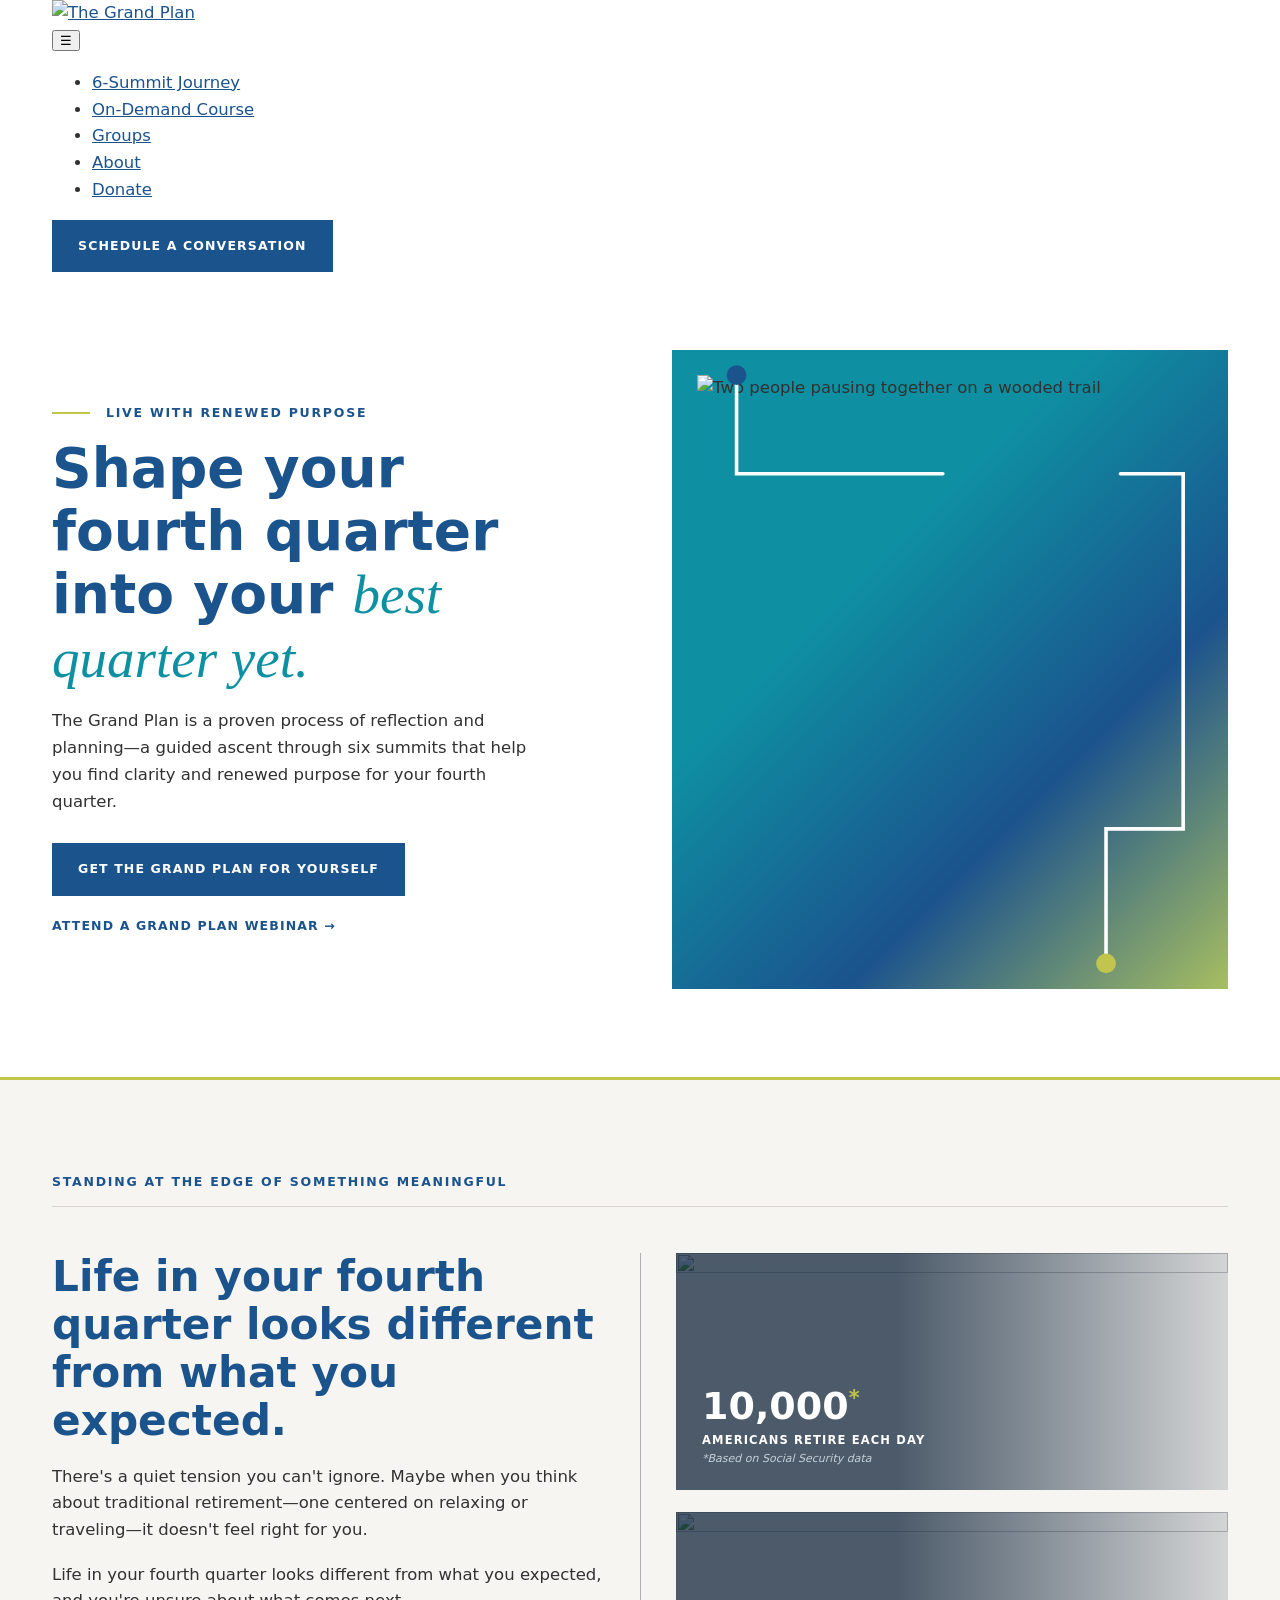
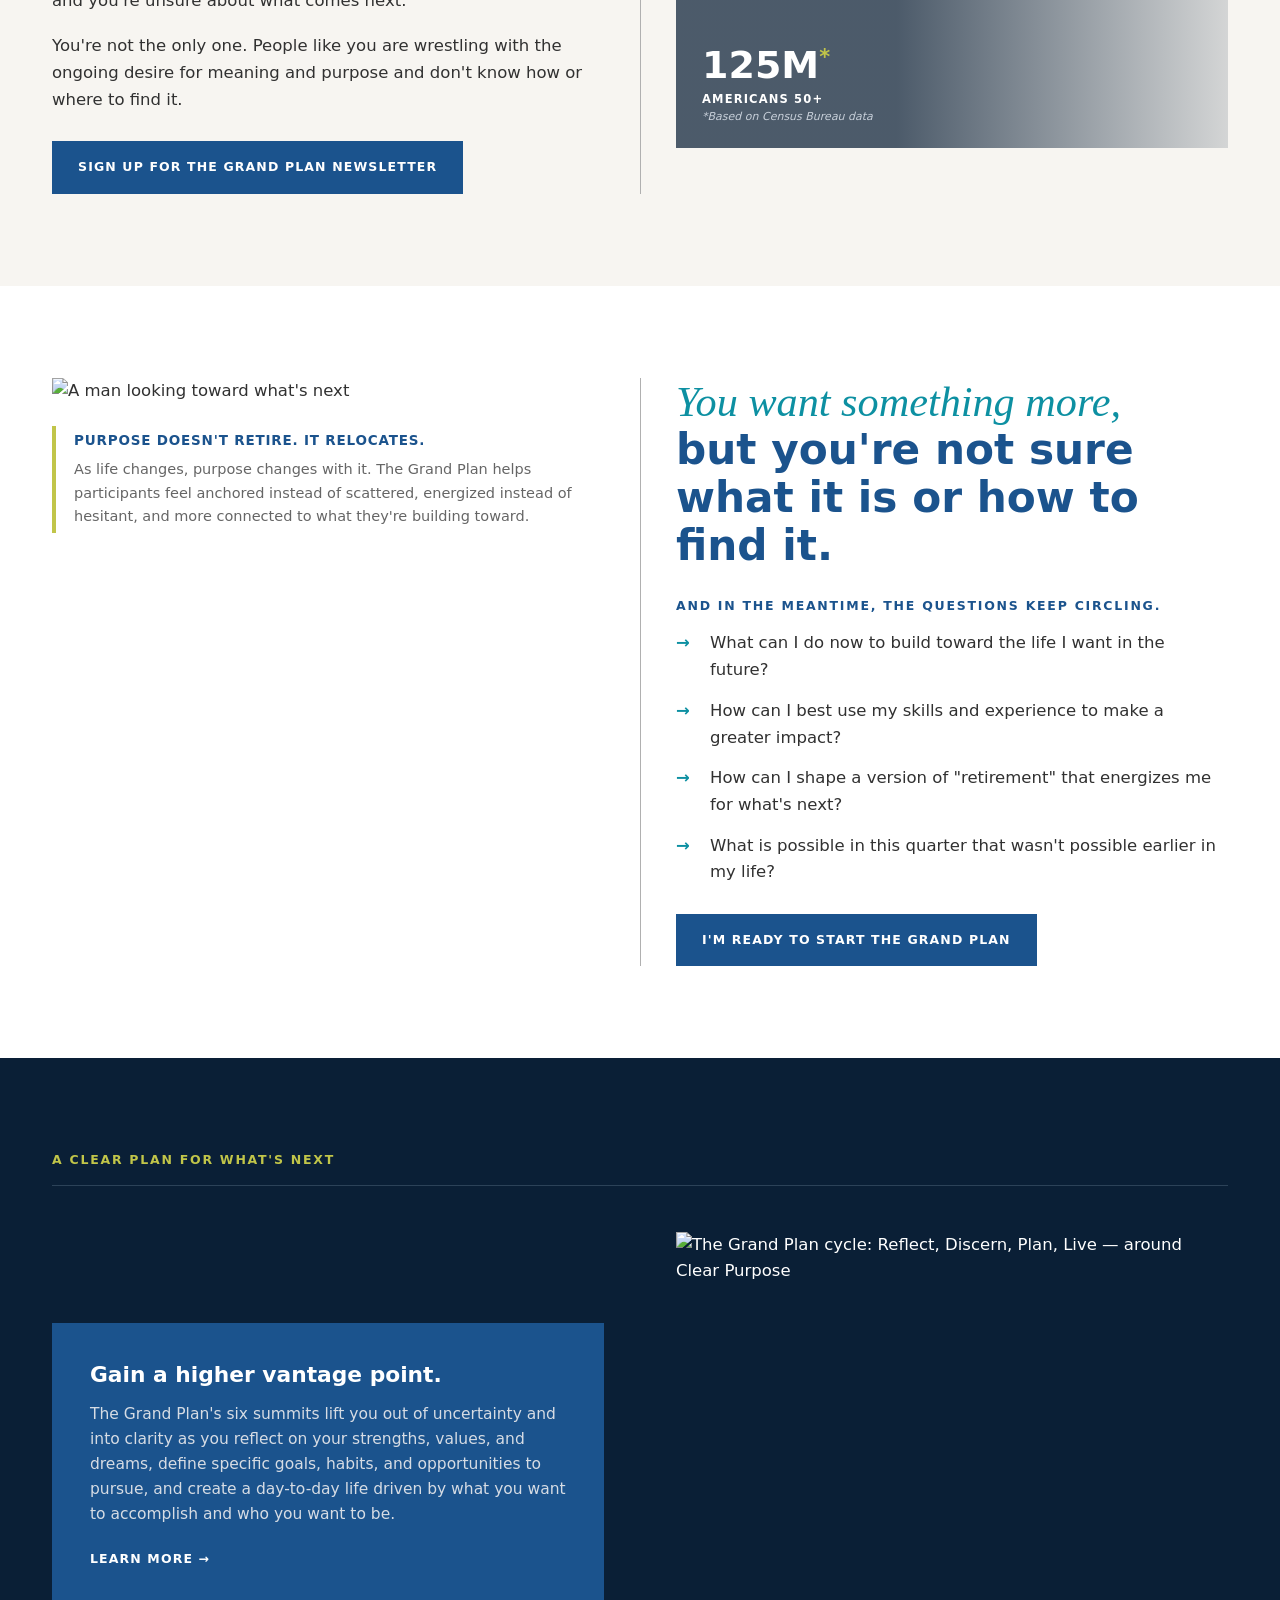
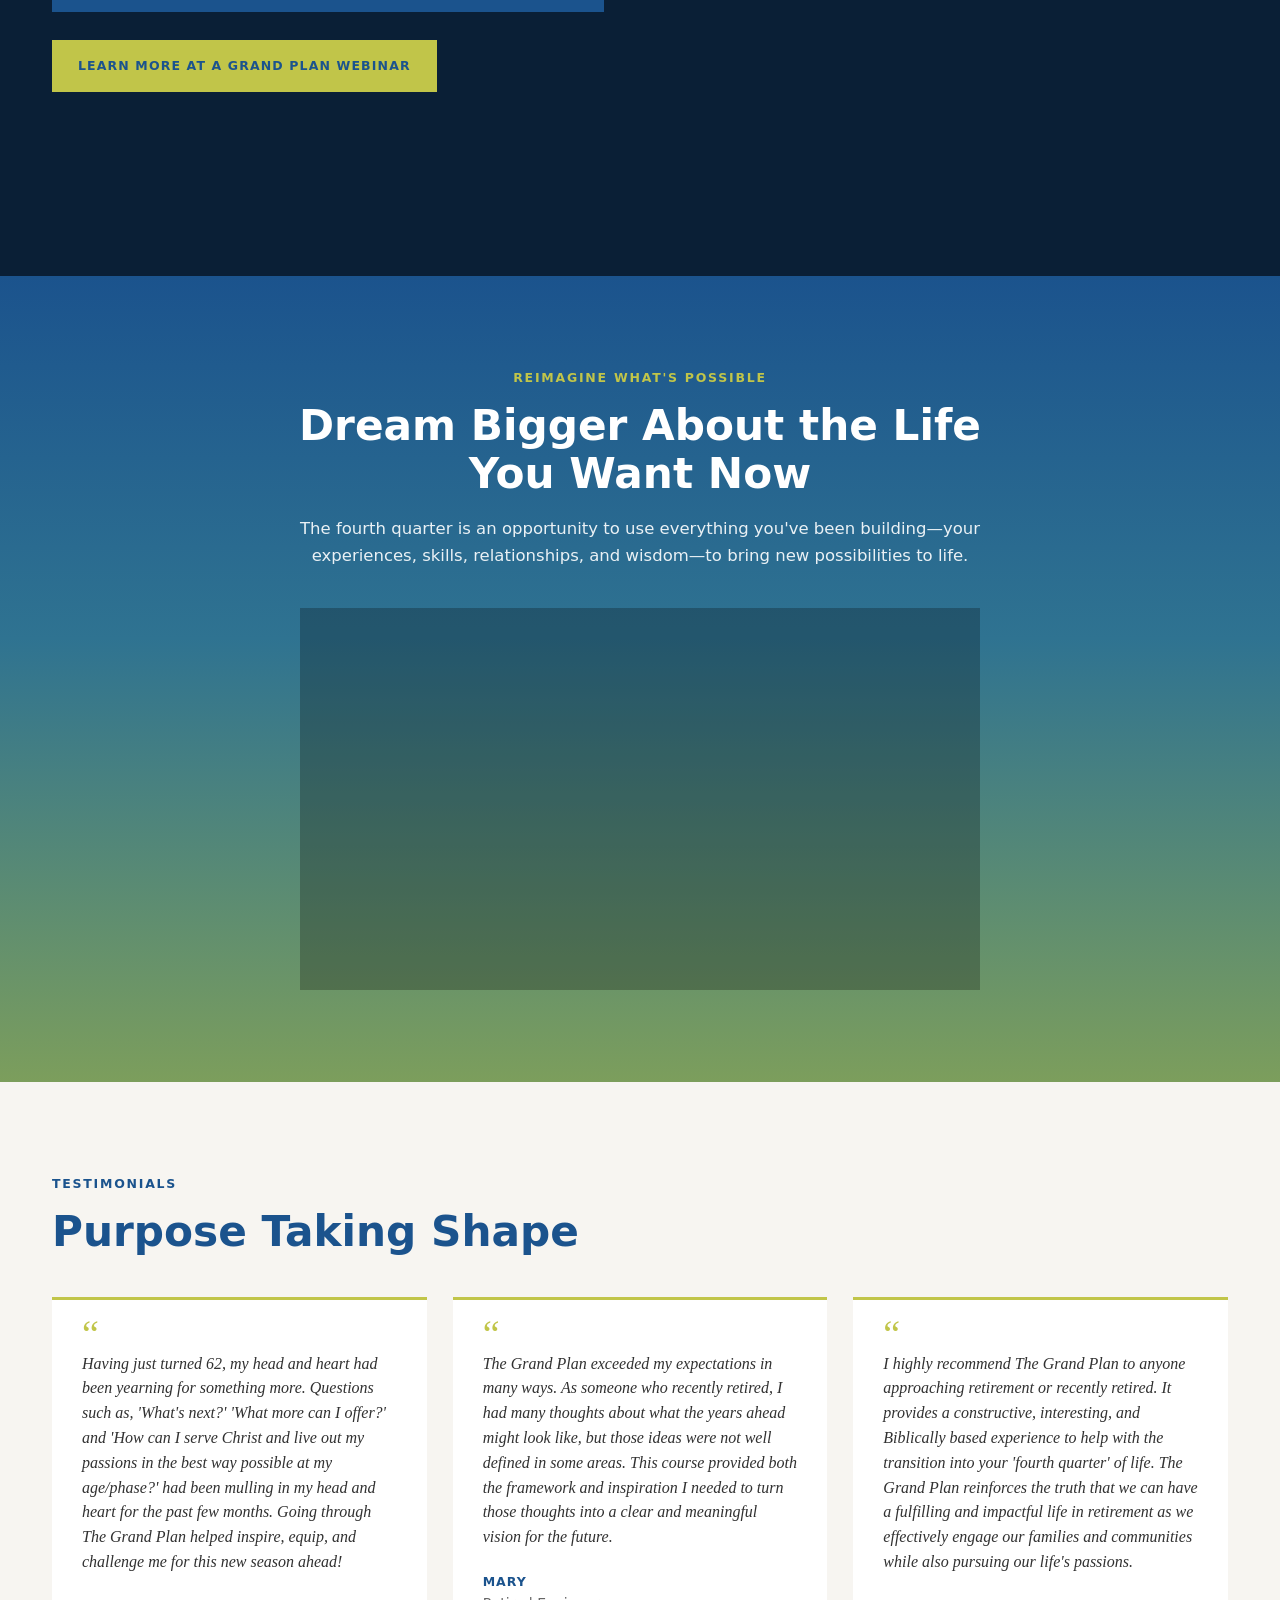
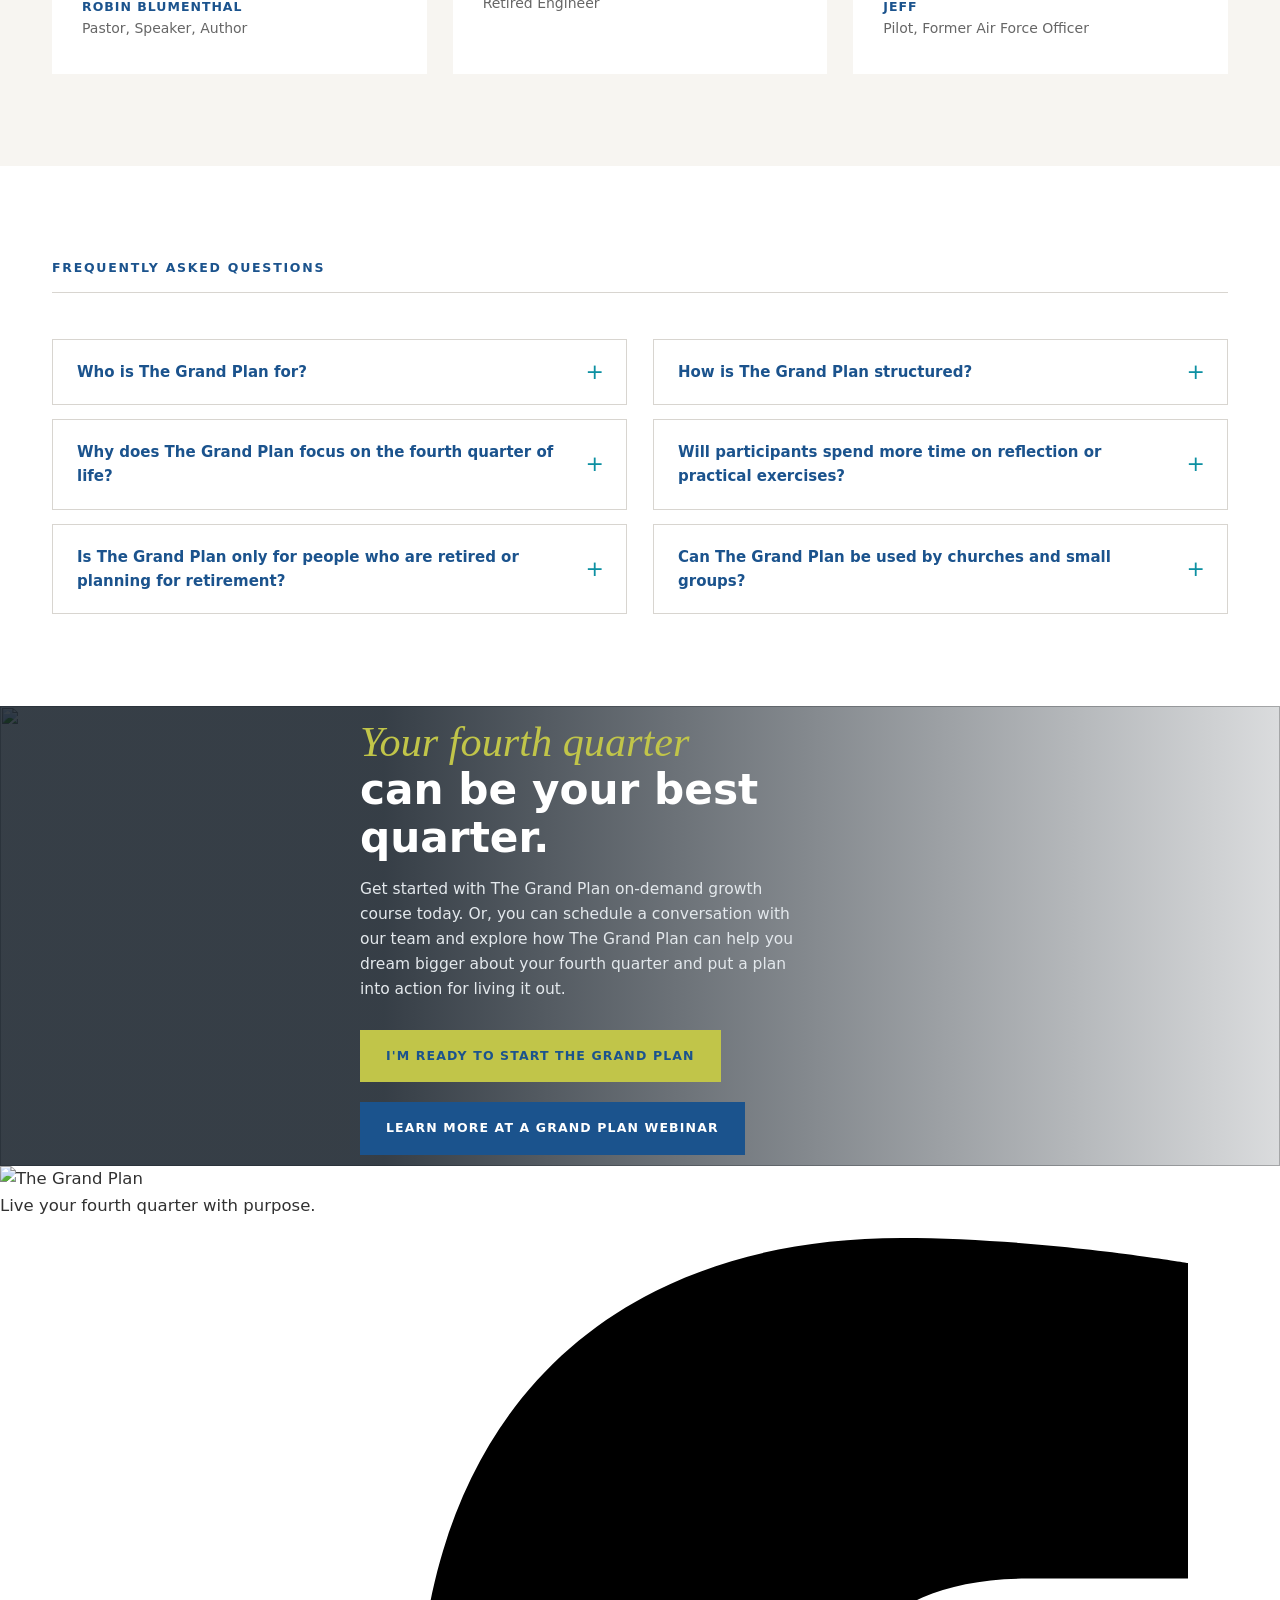
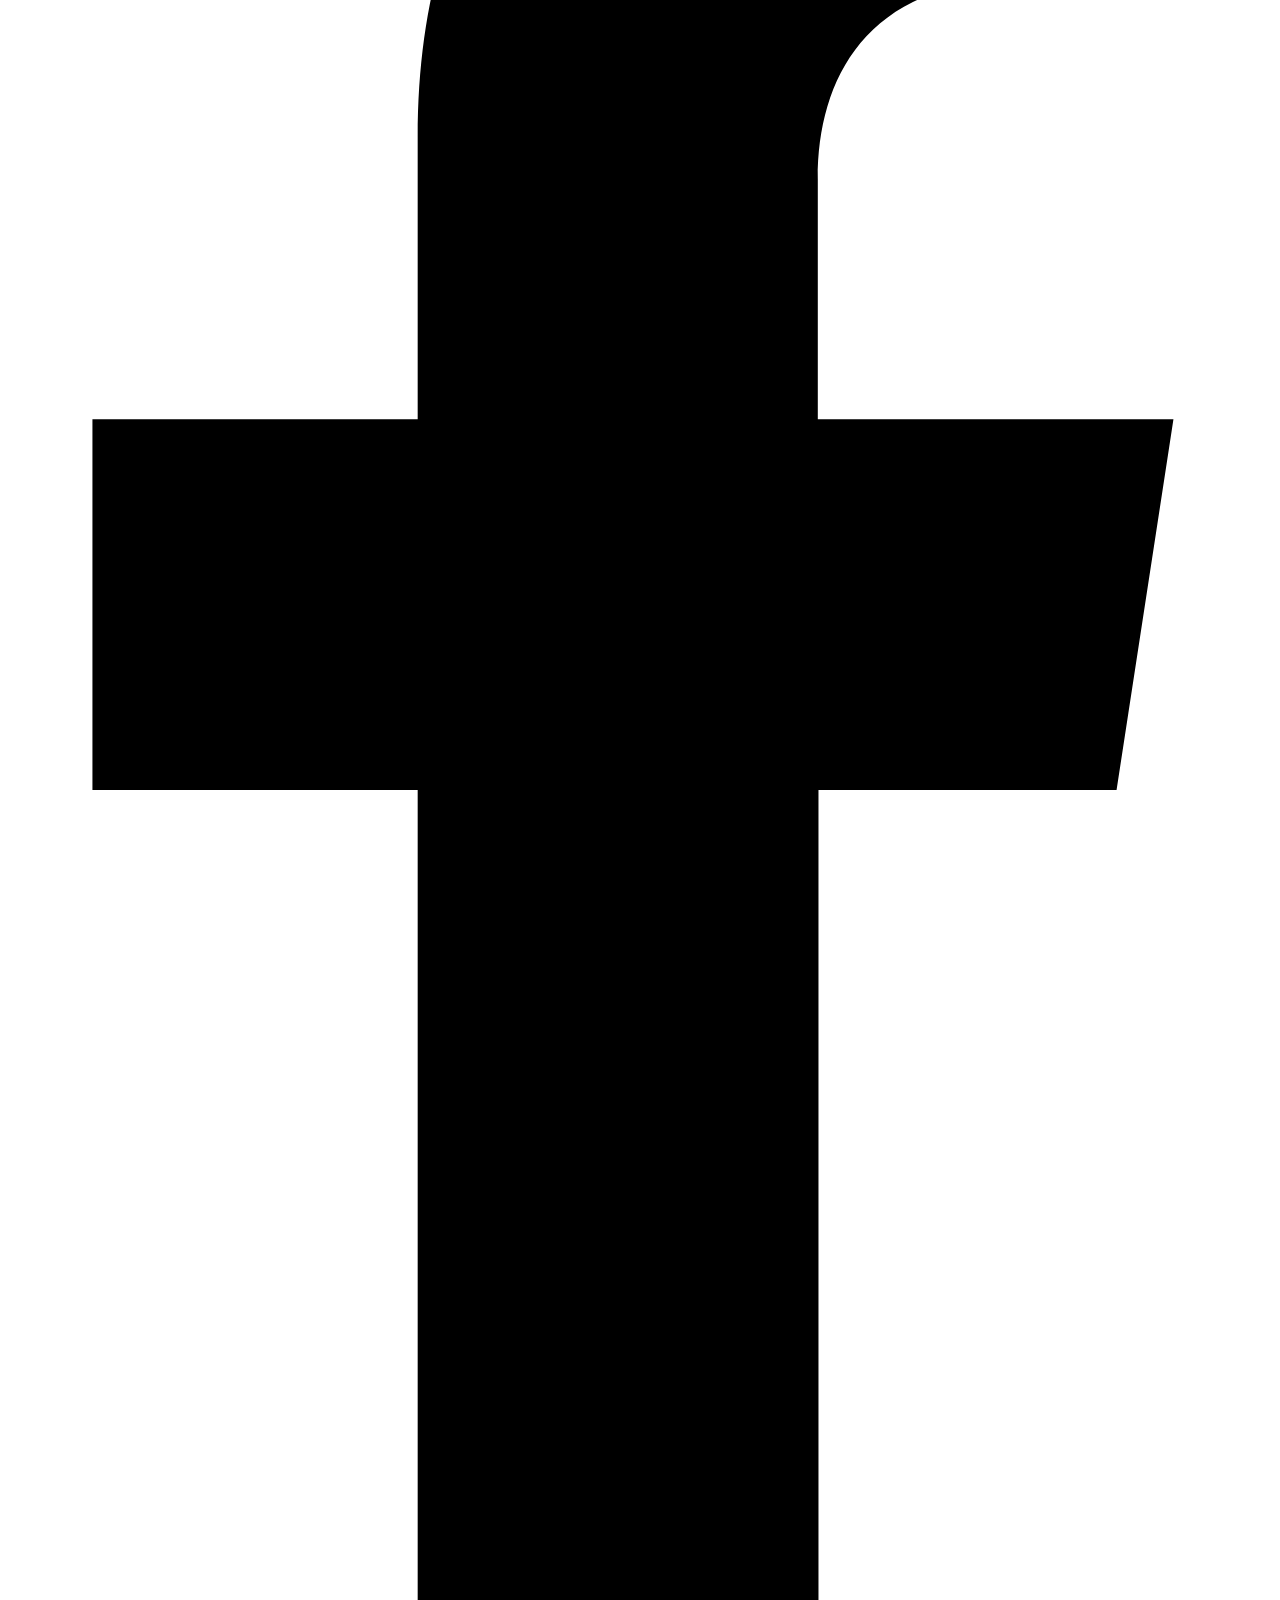
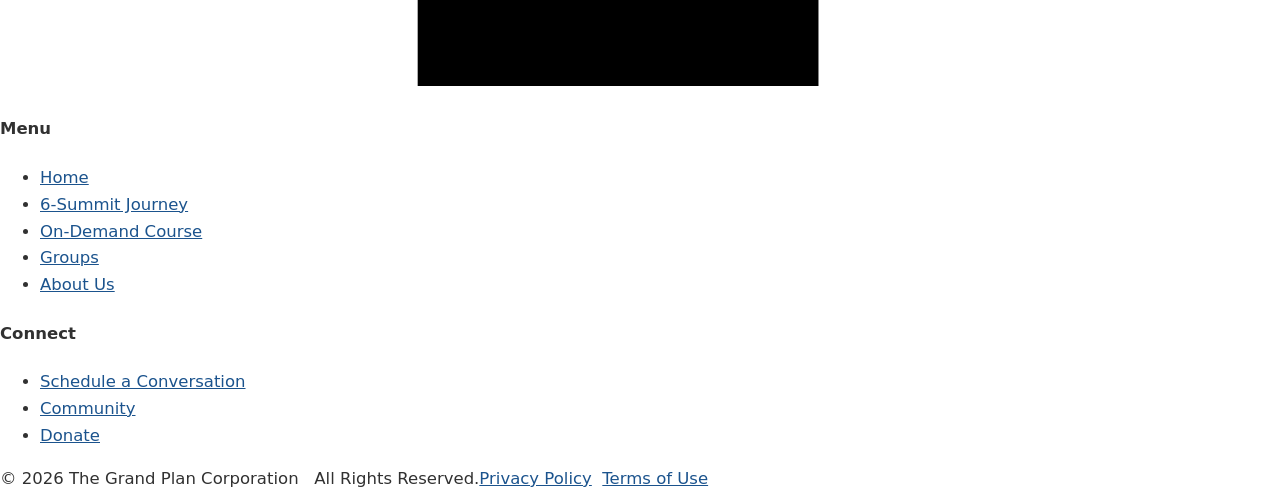
==== commit afde7734: "Image overlay etxt changed on Home Page" ====
--- a/public/index.html
+++ b/public/index.html
@@ -755,8 +755,7 @@
                     </figure>
                     <figure class="stat" style="margin:0"><img src="/assets/images/stat-population--0b8b20ed4a8e.jpg"
                             alt="">
-                        <figcaption class="overlay"><span class="num">77M<sup>*</sup></span><span class="lbl">Americans
-                                between the ages of 50+</span><span class="src">*Based on Census Bureau data</span>
+                        <figcaption class="overlay"><span class="num">125M<sup>*</sup></span><span class="lbl">Americans 50+</span><span class="src">*Based on Census Bureau data</span>
                         </figcaption>
                     </figure>
                 </div>
